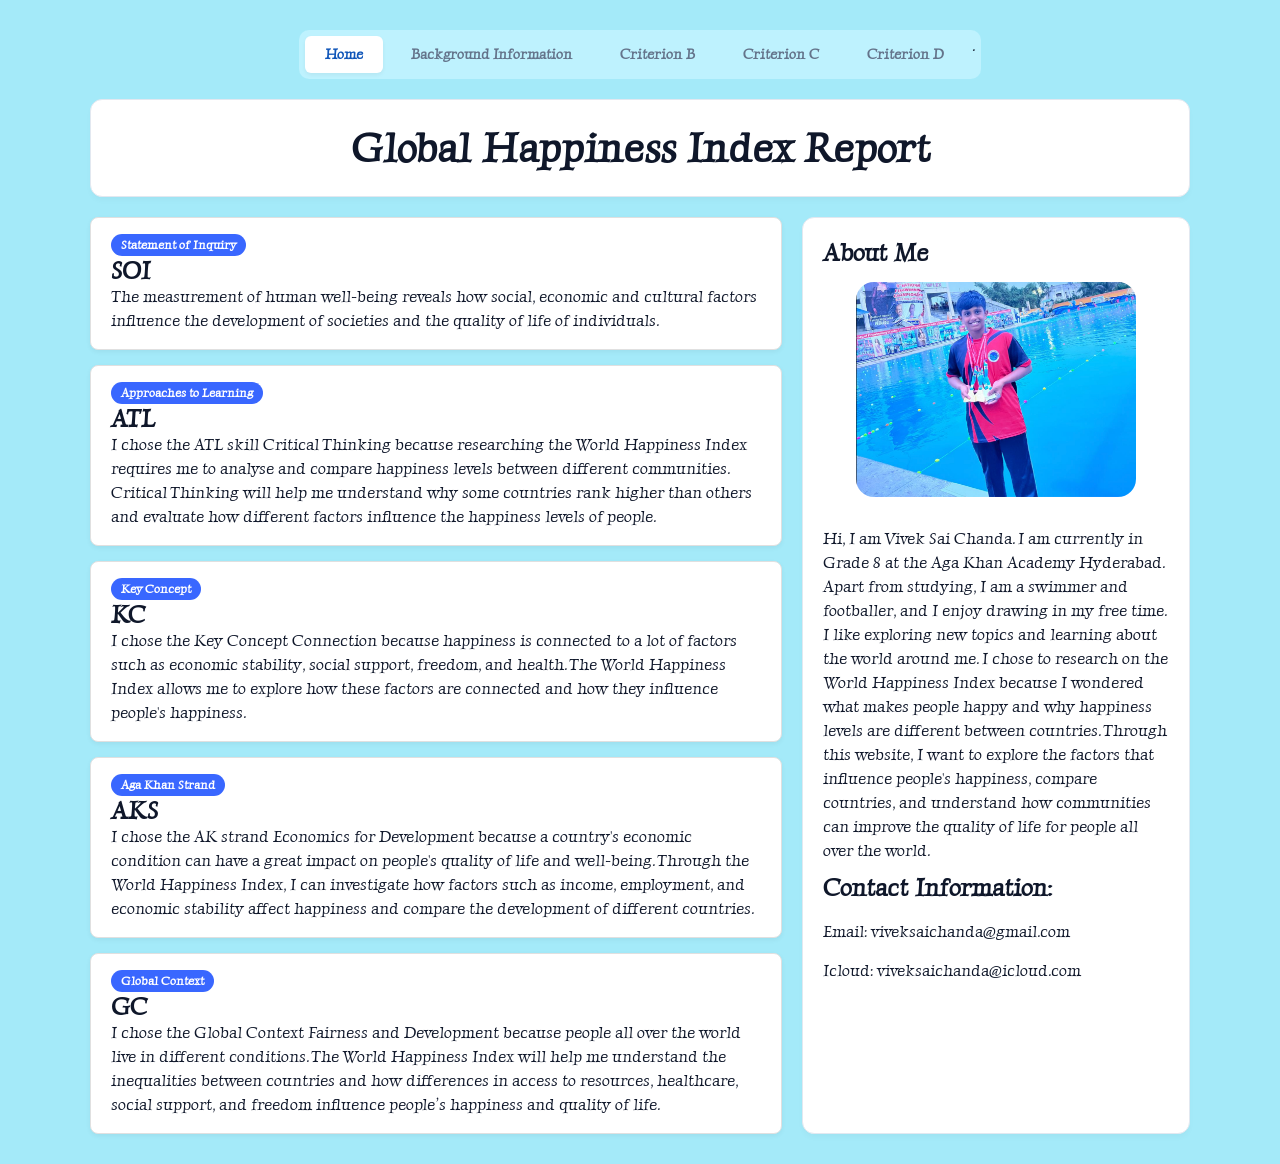
==== index.html @ 299b9989 "Finished the criterion B and D pages" ====
<!DOCTYPE html>
<html lang="en">

<head>
    <meta charset="UTF-8">
    <meta name="viewport" content="width=device-width, initial-scale=1.0">
    <title>Global Happiness Index</title>
    <link rel="stylesheet" href="style.css">
</head>

<body>

    <div class="container">

        <!-- Top Interactive Tab Menu -->
        <div class="tab-menu">
            <button class="tab-btn active" onclick="switchTab(event, 'tab-home')">Home</button>
            <button class="tab-btn" onclick="switchTab(event, 'tab-data')">Background Information</button>
            <button class="tab-btn" onclick="switchTab(event, 'tab-about')">Criterion B</button>
            <button class="tab-btn" onclick="switchTab(event, 'tab-criterion-c')">Criterion C</button>
            <button class="tab-btn" onclick="switchTab(event, 'tab-criterion-d')">Criterion D</button>.
        </div>

        <!-- Main Title Card -->
        <header class="card title-card">
            <h1>Global Happiness Index Report</h1>
        </header>

        <!-- Tab 1: Home Content (Visible by default) -->
        <div id="tab-home" class="tab-content" style="display: block;">
            <div class="main-grid">

                <!-- Left Section: Separate Box for Each Parameter -->
                <div class="left-column">

                    <div class="card info-card">
                        <span class="badge">Statement of Inquiry</span>
                        <h2>SOI</h2>
                        <p>The measurement of human well-being reveals how social, economic and cultural factors
                            influence the development of societies and the quality of life of individuals.</p>
                    </div>

                    <div class="card info-card">
                        <span class="badge">Approaches to Learning</span>
                        <h2>ATL</h2>
                        <p>I chose the ATL skill Critical Thinking because researching the World Happiness Index
                            requires me to analyse and compare happiness levels between different communities. Critical
                            Thinking will help me understand why some countries rank higher than others and evaluate how
                            different factors influence the happiness levels of people.</p>
                    </div>

                    <div class="card info-card">
                        <span class="badge">Key Concept</span>
                        <h2>KC</h2>
                        <p>I chose the Key Concept Connection because happiness is connected to a lot of factors such as
                            economic stability, social support, freedom, and health. The World Happiness Index allows me
                            to explore how these factors are connected and how they influence people's happiness.</p>
                    </div>

                    <div class="card info-card">
                        <span class="badge">Aga Khan Strand</span>
                        <h2>AKS</h2>
                        <p>I chose the AK strand Economics for Development because a country's economic condition can
                            have a great impact on people's quality of life and well-being. Through the World Happiness
                            Index, I can investigate how factors such as income, employment, and economic stability
                            affect happiness and compare the development of different countries.</p>
                    </div>

                    <div class="card info-card">
                        <span class="badge">Global Context</span>
                        <h2>GC</h2>
                        <p>I chose the Global Context Fairness and Development because people all over the world live in
                            different conditions. The World Happiness Index will help me understand the inequalities
                            between countries and how differences in access to resources, healthcare, social support,
                            and freedom influence people’s happiness and quality of life.</p>
                    </div>

                </div>

                <!-- Right Section: About Me -->
                <aside class="card about-card">
                    <h2>About Me</h2>
                    <div class="avatar-box">
                        <img id="random-avatar" src="" alt="Profile Picture">
                    </div>
                    <p style="margin-bottom: 10px;">Hi, I am Vivek Sai Chanda. I am currently in Grade 8 at the Aga Khan
                        Academy Hyderabad. Apart
                        from studying, I am a swimmer and footballer, and I enjoy drawing in my free time. I like
                        exploring new topics and learning about the world around me. I chose to research on the World
                        Happiness Index because I wondered what makes people happy and why happiness levels are
                        different between countries. Through this website, I want to explore the factors that influence
                        people's happiness, compare countries, and understand how communities can improve the quality of
                        life for people all over the world.</p>

                    <h2 style="margin-bottom: 3px;">Contact Information:</h2>
                    <p>Email: viveksaichanda@gmail.com</p>
                    <p>Icloud: viveksaichanda@icloud.com</p>

                </aside>

            </div>
        </div>

        <!-- Tab 2: Background Information -->
        <div id="tab-data" class="tab-content" style="display: none;">

            <!-- Section 1: What is it -->
            <div class="card info-card" style="margin-bottom: 20px;">
                <h2>What is it</h2>
                <div style="display: flex; gap: 20px; align-items: center;">
                    <div style="flex: 1.2;">
                        <p>The World Happiness Index is a survey that ranks around 150 countries based on how happy
                            their
                            civilians are. The rankings are affected by variables such as GDP per capita, social
                            support,
                            healthy life expectancy, freedom to make important life decisions, generosity, and the
                            perception of
                            corruption. It is published by the University of Oxford's Wellbeing Research Centre and the
                            UN
                            Sustainable Development Solutions Network.</p>
                    </div>
                    <div style="flex: 0.8; text-align: center;">
                        <img src="Picture2.png" alt="What is it visual"
                            style="width: 100%; height: auto; border-radius: 8px;">
                    </div>
                </div>
            </div>

            <!-- Section 2: How is it calculated -->
            <div class="card info-card" style="margin-bottom: 20px;">
                <h2>How is it calculated</h2>
                <div style="display: flex; gap: 20px; align-items: center;">
                    <div style="flex: 1.2;">
                        <p>The World Happiness Index is calculated using the Cantril Ladder survey from the Gallup World
                            Poll.
                            The Cantril Ladder is where the respondents are asked to imagine a ladder with steps
                            numbered from 0
                            to 10, 0 being the worst possible life while 10 being the best possible life, and they have
                            to
                            choose which step best represents their life. Even though the rankings are based completely
                            on the
                            Cantril Ladder, the report uses six variables to analyze and explain why a country is ranked
                            the way
                            it is. These variables are GDP per capita, which is the total amount of money generated by a
                            country
                            divided by its population; Social Support, which is basically whether the citizens have a
                            person to
                            depend on in times of struggle; Healthy Life Expectancy, which is basically the years an
                            average
                            civilian is able to live with a healthy body and mind; Freedom to Make Life Choices, which
                            is people
                            feeling that they have the right to make important decisions by themselves Generosity,
                            which is
                            determined by measuring how much people are willing to donate and lastly, Perceptions of
                            Corruption, which evaluates the citizens' trust in the government and businesses and the
                            absence of
                            corruption in them.</p>
                    </div>
                    <div style="flex: 0.8; text-align: center;">
                        <img src="Ladder.jpeg" alt="Cantril Ladder illustration"
                            style="width: 65%; height: auto; border-radius: 8px;">
                    </div>
                </div>
            </div>

            <!-- Section 3: Global Maps -->
            <div class="card info-card" style="margin-bottom: 20px;">
                <h2>Map on global happiness index</h2>
                <div style="display: flex; gap: 20px; align-items: flex-start;">
                    <div style="flex: 1;">
                        <p>In 2022</p>
                        <img src="map.jpg" alt="Map showing world happiness index in 2022"
                            style="width: 90%; height: auto; margin-top: 10px; border-radius: 8px;">
                    </div>
                    <div style="flex: 1;">
                        <p>In 2026</p>
                        <img src="Map2.jpg" alt="Map showing world happiness index in 2026"
                            style="width: 100%; height: auto; margin-top: 10px; border-radius: 8px;">
                    </div>
                </div>
            </div>

            <!-- Section 4: Visible Trends -->
            <div class="card info-card" style="margin-bottom: 20px;">
                <h2>Visible trends and patterns at a global scale</h2>

                <p style="margin-bottom: 18px;"><strong>Strong economies and high standards of living:</strong>
                    countries that have higher wealth and
                    stronger economies typically have a higher chance of getting a top ranking in the world happiness
                    index
                    because when a nation is financially stable, people start to gain easier access to clean water,
                    nutritious food,
                    reliable electricity, and, most importantly, good jobs, which removes the need for the citizens of
                    that
                    country to stress about daily survival and instead gives them a better chance at living a
                    comfortable life.</p>

                <p style="margin-bottom: 18px;"><strong>Reliable healthcare and longer life expectancy:</strong>
                    normally, countries where people
                    live longer and healthier lives get ranked higher in the world happiness index because this shows
                    that the citizens
                    have access to good hospitals and clean environments. This means that people have to suffer less
                    from diseases that
                    can be prevented, which improves the citizens' daily mood and overall happiness.</p>

                <p style="margin-bottom: 18px;"><strong>Safe communities and low corruption:</strong> Happiness is
                    connected with how safe a country
                    feels. In countries like Finland, Iceland, and Denmark, which usually rank near the top of the World
                    Happiness
                    Index, citizens trust their police, courts, leaders, and overall governance structure. On the other
                    hand, in
                    countries that have high corruption rates, people start feeling ignored, which can affect the
                    ranking of countries in
                    the World Happiness Index.</p>

                <p style="margin-bottom: 18px;"><strong>Personal freedom and work life balance:</strong> Countries where
                    citizens have the freedom to
                    choose their own career, lifestyle, and beliefs without any social or government interference
                    consistently score
                    higher. Fair working hours, paid vacation time, and support for families also give people time to
                    enjoy their
                    lives when they are not working.</p>

                <p style="margin-bottom: 18px;"><strong>Social support:</strong> Having friends, family, and neighbors
                    that you can depend on during
                    hard times is one of the main sources of happiness globally. This is why countries with closely tied
                    bonds between
                    people, like Costa Rica and Mexico, rank high even though they do not have the best economic status
                    in the world.</p>

                <p style="margin-bottom: 18px;"><strong>Social media and technology:</strong> In countries that have
                    access to technology and social
                    media, the amount of time people spend on screens makes a perceptible difference. Using phones and
                    the internet
                    to chat with friends, learn, or stay informed may support happiness, but spending a lot of time
                    scrolling through
                    social media feeds is linked to higher stress, loneliness, and lower happiness levels, especially
                    among teenagers
                    and young adults.</p>

                <p style="margin-bottom: 18px;"><strong>War and instability:</strong> countries that are suffering from
                    war, political chaos, and
                    extreme poverty, such as Afghanistan, Sierra Leone, and Malawi, are ranked towards the bottom of the
                    world happiness
                    index because without basic peace, safety, and shelter, it is practically impossible for citizens to
                    feel
                    satisfied with their lives.</p>

                <p style="margin-bottom: 18px;"><strong>Big countries dropping in rank:</strong> Rich countries are
                    starting to lose their rank
                    because young people are starting to struggle. For example, countries that were at higher ranks have
                    dropped out of the
                    top 10 in the past few years. This is because of high housing costs, stress generated by jobs, and
                    loneliness,
                    which have made both teenagers and adults feel much unhappier.</p>

                <p style="margin: 0;"><strong>Developing nations climbing up in rankings:</strong> At the same time,
                    many countries in
                    Eastern Europe and Latin America, such as Costa Rica, Mexico, and Slovenia, have significantly moved
                    up in the ranking
                    because of growing job opportunities, better public services, and strong family support, which have
                    helped the
                    citizens feel more hopeful about the future.</p>
            </div>

            <!-- Section 5: Scenario in India with Graphs -->
            <div class="card info-card" style="margin-bottom: 20px;">
                <h2>Scenario in India</h2>
                <p>In the 2026 World Happiness Report, India secured the 116th rank out of the 147 countries that were
                    ranked. This shows an
                    improvement when compared to the rank achieved in 2025 which was 118th. This pattern has stayed the
                    same
                    since 2020, when India was ranked 139th, and from then, India has slowly clawed its way up the
                    happiness
                    leaderboard. Even though India is one of the fastest growing economies in the world, its happiness
                    rank is still low because economic growth does not
                    directly solve everyday struggles of citizens like unfair incomes, temporary jobs, crowded cities,
                    pollution, and, most significantly corruption. Lack of social support has also held the
                    overall rank of India from improving. At the same time, India has gained access to improved
                    healthcare, digital services, and government schemes, which are beginning to help millions of
                    people improve their lives and feel independent which effectively increases the happiness of people
                    and helps them
                    live happy and successful lives. Within South Asia, India is ranked in the middle of the World
                    Happiness Index, as it
                    ranks lower than some neighboring countries like Nepal and Pakistan, where people have stronger
                    community support, while ranking higher than Bangladesh and Sri Lanka.</p>

                <div style="display: flex; gap: 20px; margin-top: 15px;">
                    <div style="flex: 1; text-align: center;">
                        <img src="Rank Trend Graph.png" alt="India's ranking trend from 2020 to 2026"
                            style="width: 100%; height: auto; border-radius: 8px; border: 1px solid #ddd;">
                    </div>
                    <div style="flex: 1; text-align: center;">
                        <img src="Rank Trend Graph (1).png" alt="South Asia world happiness index rankings"
                            style="width: 100%; height: auto; border-radius: 8px; border: 1px solid #ddd;">
                    </div>
                </div>
            </div>

            <!-- Section 6: SDGs -->
            <div class="card info-card" style="margin-bottom: 20px;">
                <h2>Connection to Sustainable Development Goals</h2>
                <p>
                    The World Happiness Index is justified using 6 main variables, as mentioned above, and they are
                    directly linked to the Sustainable Development Goals set by the United Nations General Assembly:
                </p>

                <div style="display: flex; align-items: center; gap: 15px; margin-bottom: 15px;">
                    <p style="margin: 0; flex: 1;"><strong>SDG 1:</strong> Sustainable Development Goal 1 is no poverty,
                        and this is connected to GDP per capita because when there is a higher economic output per
                        person, it reduces poverty rates and provides basic financial security that is required for a
                        stable life.</p>
                    <img src="SDG1.png" alt="SDG 1" style="width: 10%; height: auto;">
                </div>

                <div style="display: flex; align-items: center; gap: 15px; margin-bottom: 15px;">
                    <p style="margin: 0; flex: 1;"><strong>SDG 3:</strong> Good health and well-being, which is
                        Sustainable Development Goal 3, is connected to healthy life expectancy because living a longer
                        life without facing any major diseases directly improves mental health and daily comfort.</p>
                    <img src="SDG3.png" alt="SDG 3" style="width: 10%; height: auto;">
                </div>

                <div style="display: flex; align-items: center; gap: 15px; margin-bottom: 15px;">
                    <p style="margin: 0; flex: 1;"><strong>SDG 8:</strong> Sustainable Development Goal 8 is decent work
                        and economic growth, and this is also linked with GDP per capita because access to fair
                        salaries, jobs, and steady economic opportunities gives people the stability required to have a
                        successful life.</p>
                    <img src="SDG8.png" alt="SDG 8" style="width: 10%; height: auto;">
                </div>

                <div style="display: flex; align-items: center; gap: 15px; margin-bottom: 15px;">
                    <p style="margin: 0; flex: 1;"><strong>SDG 10:</strong> Sustainable Development Goal 10 is reduced
                        inequalities, and this is directly connected with the variable social support because when there
                        are strong communities, it ensures that vulnerable citizens have someone to rely on during
                        difficult times in their lives.</p>
                    <img src="SDG10.png" alt="SDG 10" style="width: 10%; height: auto;">
                </div>

                <div style="display: flex; align-items: center; gap: 15px; margin-bottom: 15px;">
                    <p style="margin: 0; flex: 1;"><strong>SDG 16:</strong> Peace, justice, and strong institutions is
                        SDG 16, and it is connected to both perceptions of corruption and freedom to make life choices
                        because transparent, reliable governments and safe societies protect personal freedom and trust,
                        which are among the strongest factors of national happiness.</p>
                    <img src="SDG16.png" alt="SDG 16" style="width: 10%; height: auto;">
                </div>

                <div style="display: flex; align-items: center; gap: 15px; margin-bottom: 15px;">
                    <p style="margin: 0; flex: 1;"><strong>SDG 17:</strong> Partnerships for the Goals is connected to
                        generosity because a culture of giving, volunteering, and mutual aid reflects the local
                        cooperation and shared responsibility required to achieve goals.</p>
                    <img src="SDG17.png" alt="SDG 17" style="width: 10%; height: auto;">
                </div>
            </div>

        </div>



        <!-- Tab 4: About Content (Hidden by default) -->
        <div id="tab-about" class="tab-content" style="display: none;">
            <div class="left-column">

                <div class="card info-card">
                    <h2>Research Question:</h2>
                    <p>To what extent did economic aid improve the global World Happiness Index compared to social
                        support initiatives such as paid parental leave and childcare subsidies globally between 2020
                        and 2026?
                    </p>
                </div>

                <div class="card info-card">
                    <h2>Justification Of Research Question:</h2>
                    <p>This research question is justifiable for my investigation because, in the World Happiness Index,
                        the GDP per capita and social support variables are used to explain why countries rank the way
                        they do, which is why it is important to analyse whether providing economic aid or social
                        support, with a focus on families, has resulted in higher levels of happiness in these
                        countries. My research question focuses globally, and this is relevant as it helps us compare
                        the data from multiple countries thus, we can explore trends between nations with strong social
                        bonds, such as Costa Rica and Mexico, which resulted in them ranking close to the top in the
                        world happiness index despite not having a lot of wealth, while on the other hand, nations with
                        a good economic status, such as the United States of America, Canada, and the United Kingdom,
                        have even dropped in the world happiness index ranking due to many factors such as high cost of
                        living and stress generated from work. Choosing the time frame 2020 to 2026 is relevant to see
                        recent trends because this time period includes the time of the pandemic and recovery, and in
                        this time period many interventions were made within countries both economically and socially.
                        This means we can see how the happiness ranking changed throughout a time of global change.
                        Lastly, this question can be measured because, from my background research, happiness can be
                        measured using the 0-10 Cantril ladder. Economic aid can be measured from GDP per capita and
                        government spending within the nation. Social support can be measured using the Gallup social
                        support variable.</p>
                </div>

                <div class="card info-card">
                    <h2>Primary Data That Will Be Used To Answer The Research Question</h2>
                    <p>The primary data that I will use to answer my research question is collected using an online
                        Google Form so that I can easily share it with people. I will do this using snowball sampling
                        where you send the form to a few people that you know these people are referred to as the seeds
                        and then you ask the seeds to send the questionnaire to people they know, eventually collecting
                        the data from multiple unknown people. The questionnaire will use simple multiple-choice and 1
                        to 10 rating questions to see if people prefer direct financial relief or if they prefer family
                        and social support, and whether that has a greater impact on well-being and daily stress. I will
                        also include one or two short open ended questions for short comments on what they think. In
                        addition to the survey, I can conduct two or three short informal interviews, either in person
                        or over a phone call, with local experts from my daily environment, such as my school's
                        individuals and societies teacher and a working parent from my neighborhood. I will ask them a
                        few questions, which will give me more qualitative information about how household budgets and
                        childcare responsibilities actually affect happiness levels. Lastly, I feel that both of these
                        methods have the limitation that they are on a small scale, which is why I will use wide ranging
                        secondary sources to ensure that I create a balance to prevent any bias.</p>
                </div>

                <div class="card info-card">
                    <h2>Secondary Data That Will Be Used To Answer The Research Question</h2>
                    <p>The secondary sources that I will use to help answer my research question are the World Happiness
                        Reports from 2020 to 2026 because these reports provide the Cantril ladder happiness scores and
                        explanations of global patterns, and this source will help provide a solid foundation from which
                        I can start my research. I will also use the OECD database because it will provide me with
                        standardized data about paid parental leave and other important data about family relationships.
                        This will help my research a lot because it will give data on family support. I will also use
                        World Bank Open Data because it tracks GDP per capita, inflation rates, and economic growth, and
                        this can help me when I evaluate whether better economic stability directly increases national
                        happiness. I will also use the IMF Fiscal Monitor & Policy Tracker this will help me gain
                        knowledge on the exact size of governments and their economic aid policies and even pandemic
                        relief packages, which will help me when I compare short-term financial aid with long-term
                        social support. Another source that I will use is the ILO World Social Protection Database,
                        which confirms legal entitlements and coverage rates for maternity protection, child benefits,
                        and income security across countries like Costa Rica, Mexico, the USA, the UK, and Canada.
                        Journal of Happiness Studies is another source that I will use to fulfill my research because it
                        features reviewed evidence that explains why long-term social welfare affects happiness
                        differently when compared to temporary economic relief. In conclusion, I will use all the
                        sources that I mentioned above, along with other reliable sources, to conduct my research and
                        answer my research question.
                    </p>
                </div>

                <div class="card info-card">
                    <h2>Action Plan</h2>
                    <img src="Plan.png" alt="Action Plan" style="width: 98%; height: auto; border-radius: 8px;">
                </div>
                <div class="card info-card">
                    <h2>Evaluation of Action Plan</h2>
                    <p>Overall, my action plan is a strong and reliable guide that I can use in the process of answering
                        my research question because it organizes my entire investigation into eight steps,
                        from background reading to building my website and reflecting on my work. Clearly defining my
                        independent variables as economic aid and family support and my dependent variable as the
                        Cantril Ladder happiness score, the plan helps make my research focused on comparing short term
                        financial relief with continous social support between 2020 and 2026. The conceptual framework
                        clearly explains how these policies reduce family stress and improve happiness. Even though I
                        may have to make adjustments to the action plan, such as making the timeline for the research
                        shorter, as it is currently eight months, in conclusion, the structure of
                        the plan makes sure that my findings are accurate and organized.</p>


                    <h3 style="margin-top: 24px; margin-bottom: 12px;">Strengths</h3>
                    <p style="margin-bottom: 12px; line-height: 1.6;"><strong>Clear Steps:</strong> splitting my
                        research ino
                        into eight simple steps, from reading facts to building my website helps keep me organized.</p>
                    <p style="margin-bottom: 12px; line-height: 1.6;"><strong>Clear Focus:</strong> Naming my variables
                        (economic aid, family support, and happiness score) ensure that I focus on how these policies
                        lower
                        family stress from 2020 to 2026.</p>
                    <p style="margin-bottom: 24px; line-height: 1.6;"><strong>Good Mix of Data:</strong> Using surveys
                        and trusted websites like the World Happiness Report, World Bank, Gallup, and OECD gives me
                        fair facts</p>

                    <h3 style="margin-top: 24px; margin-bottom: 12px;">Weaknesses</h3>
                    <p style="margin-bottom: 12px; line-height: 1.6;"><strong>Long Timeline:</strong> My timeline is
                        eight months long, which is longer than one school term, so I have to work much faster due to
                        having less time to complete this project.</p>
                    <p style="margin-bottom: 12px; line-height: 1.6;"><strong>Limited Survey Reach:</strong> In step
                        three, collecting perception surveys from people across five different countries is hard for a
                        student, so most of my answers come from people near me.</p>
                    <p style="margin-bottom: 24px; line-height: 1.6;"><strong>Overlapping Tasks:</strong> The chart puts
                        reading, finding facts, and writing into separate months, but I actually have to do them
                        simultaneously.
                    </p>

                    <h3 style="margin-top: 24px; margin-bottom: 12px;">Appraisals</h3>
                    <p style="margin-bottom: 12px; line-height: 1.6;"><strong>Overall Value of the Plan:</strong> Even
                        though the eight-month timeline is too long for one school term, the strengths of this action
                        plan overpower the
                        weaknesses because the clear eight-step structure and mixed data still help me find fair,
                        organized information for me answer my research question.</p>
                    <p style="margin-bottom: 24px; line-height: 1.6;"><strong>Impact of Adjustments:</strong> Shortening
                        the schedule and depending more on trusted global reports alongside local surveys makes the plan
                        much more realistic for a student project because it keeps my research accurate without rushing
                        the the process of making the
                        final website.</p>
                </div>


                <div class="card info-card">
                    <h2>Importance of Bibliography</h2>
                    <p>Bibliography is very important not just in my investigation but also in general because it shows
                        academic honesty by giving proper credit to all the researchers, authors, and organizations
                        whose work I used during the process of answering my research question. By citing reliable
                        sources such as the World Happiness Report, the OECD Family Database, and others, I not only
                        demonstrate academic honesty but also show that my research and conclusions are based on facts
                        rather than my own opinions. It shows that I used multiple sources to find the most reliable
                        truth and construct a fair argument. Additionally, bibliography is important because if someone
                        reads the information that I wrote and they want to read further, they can find the exact
                        sources I used and read further.</p>
                </div>

            </div>
        </div>

        <!-- Tab: Criterion C -->
        <div id="tab-criterion-c" class="tab-content" style="display: none;">
            <section class="card content-card">
                <h2>Speech on World Happiness Index</h2>
                <video src="video.mp4" controls width="640" height="360"></video>
                <h2>Transcript</h2>
                <p>...</p>
            </section>
        </div>

        <!-- Tab: Criterion D -->
        <div id="tab-criterion-d" class="tab-content" style="display: none;">
            <section class="card content-card">
                <h2>Stakeholders</h2>
                <p>Multiple stakeholders are involved in the World Happiness Index, such as civilians who participate in
                    the Cantril ladder survey, demographic and vulnerable groups, the University of Oxford's Wellbeing
                    Research Centre, Gallup, the UN Sustainable Development Solutions Network (SDSN), national and local
                    governments, international organizations, economists, psychologists, educators, students, NGOs,
                    businesses, and media.
                </p>
                <h2>Perspectives</h2>
                <p>
                    Different stakeholders of the World Happiness Index interpret it through different lenses that are
                    crafted by their roles and priorities. For example, civilians and vulnerable groups of people see the
                    Cantril Ladder survey as a way to speak up and show the world how their lives are and expose hidden
                    inequalities in mental health or social support, even though some question whether self-reported
                    scores show real change or fully portray a whole country's citizens' voice, while on the other hand
                    researchers at Gallup, the University of Oxford's Wellbeing Research Centre, and the UN Sustainable
                    development solutions network see the world happiness index as a strict evidence-based alternative to
                    GDP even as they navigate cultural differences in how respondents interpret life
                    satisfaction. National governments and international organizations use the rankings as a benchmark
                    for
                    policy reforms and Sustainable development, although lower-ranking nations
                    sometimes criticize the method as culturally biased. Some businesses rely on the well-being insights from the World Happiness Index to guide the culture of their workspaces; NGOs use
                    being insights from the World Happiness Index to guide the culture of their workspaces, NGOs use
                    them to advocate for community resilience educators, students, and the media use the data to inform
                    the
                    public and learn new things. In conclusion, I feel that different stakeholders have their own
                    perspectives on the World Happiness Index, and while some stakeholders have more power than others it
                    is important for all stakeholders to be thoughtful and respect the perspectives of stakeholders
                    that hold less power to ensure that the world remains a happy place. </p>
            </section>

        </div>
        <div id="tab-last-page" class="tab-content" style="display: none;">
            <section class="card content-card">
                <h2>Stakeholders</h2>
                <p>Detailed analysis reports and documentation on global societal metrics.</p>
                <h2>Perspectives</h2>
                <p>Detailed analysis reports and documentation on global societal metrics.</p>
            </section>
        </div>
        <script>
            function setRandomAvatar() {
                const avatarImages = [
                    'Img1.jpeg',
                    'Img2.jpeg',
                    'Img3.jpeg',
                    'Img4.jpeg'
                ];

                const avatarImg = document.getElementById('random-avatar');

                if (avatarImg && avatarImages.length > 0) {
                    const randomIndex = Math.floor(Math.random() * avatarImages.length);
                    avatarImg.src = avatarImages[randomIndex];
                }
            }

            function switchTab(evt, tabId) {
                const contents = document.querySelectorAll('.tab-content');
                contents.forEach(content => content.style.display = 'none');

                const buttons = document.querySelectorAll('.tab-btn');
                buttons.forEach(btn => btn.classList.remove('active'));

                document.getElementById(tabId).style.display = 'block';
                evt.currentTarget.classList.add('active');

                if (tabId === 'tab-home') {
                    setRandomAvatar();
                }
            }

            window.addEventListener('DOMContentLoaded', () => {
                setRandomAvatar();
            });
        </script>
</body>

</html>
---- style.css ----
@import url('https://fonts.googleapis.com/css2?family=Luxurious+Roman&display=swap');


/* --- 1. Base Setup --- */
* {
    margin: 0;
    padding: 0;
    box-sizing: border-box;
    font-family: 'Luxurious Roman', sans-serif;
}

body {
    background-color: #a4eaf9;
    color: #0f172a;
    min-height: 100vh;
    padding: 30px 20px;
}

.container {
    width: 100%;
    max-width: 1100px;
    margin: 0 auto;
    display: flex;
    flex-direction: column;
    gap: 20px;
}

/* --- 2. Top Tab Navigation Bar --- */
.tab-menu {
    display: flex;
    gap: 8px;
    background-color: #bef2fe;
    padding: 6px;
    border-radius: 10px;
    width: fit-content;
    margin: 0 auto;
}

.tab-btn {
    background: transparent;
    border: #87b2bc;
    padding: 10px 20px;
    font-size: 14px;
    font-weight: 600;
    color: #64748b;
    border-radius: 6px;
    cursor: pointer;
    transition: all 0.2s ease;
}

.tab-btn:hover {
    color: #0f172a;
}

.tab-btn.active {
    background-color: #ffffff;
    color: #1056b9;
    box-shadow: 0 2px 4px rgba(0, 0, 0, 0.05);
}

/* --- 3. Cards & Structure --- */
.card {
    background-color: #ffffff;
    border: 1px solid #e2e8f0;
    border-radius: 12px;
    padding: 24px;
    box-shadow: 0 4px 6px -1px rgba(0, 0, 0, 0.03);
}

.title-card {
    text-align: center;
    width: 100%;
}

.title-card h1 {
    font-size: 40px;
    font-weight: 700;
    color: #0f172a;
    margin: 0;
}

/* --- 4. Main Grid Layout --- */
.main-grid {
    display: grid;
    grid-template-columns: 2fr 1fr;
    gap: 20px;
    width: 100%;
}

.content-card {
    display: flex;
    flex-direction: column;
    gap: 20px;
}

.info-group h3 {
    font-size: 18px;
    margin-top: 4px;
    margin-bottom: 6px;
    color: #0f172a;
}

.info-group p {
    color: #334155;
    font-size: 15px;
    line-height: 1.6;
}

.badge {
    display: inline-block;
    font-size: 12px;
    font-weight: 600;
    color: #ffffff;
    background-color: #2e73d3;
    padding: 4px 10px;
    border-radius: 20px;
}

.divider {
    border: 0;
    border-top: 1px solid #e2e8f0;
}

/* Ensure the parent card fits all content dynamically */
.about-card {
    display: flex;
    flex-direction: column;
    height: auto;
    padding: 20px;
}

/* Image container */
.avatar-box {
    width: 100%;
    max-width: 280px;
    margin: 15px auto;
    border: none;
    background: transparent;
}

/* Full visible image with rounded corners */
.avatar-box img {
    width: 100%;
    height: auto;
    display: block;
    object-fit: contain;
    border-radius: 18px;
}

/* Clear spacing for text below the image */
.about-card p {
    margin-top: 15px;
    line-height: 1.5;
}

/* Home tab layout grid */
.main-grid {
    display: flex;
    gap: 20px;
}

/* Left column holding all parameter boxes */
.left-column {
    flex: 2;
    display: flex;
    flex-direction: column;
    gap: 15px;
    /* Creates spacing between each box */
}

/* Right column for About Me */
.about-card {
    flex: 1;
}

/* Styles for individual parameter boxes */
.info-card {
    background-color: #ffffff;
    border: 1px solid #e0e0e0;
    border-radius: 8px;
    padding: 16px 20px;
    box-shadow: 0 2px 5px rgba(0, 0, 0, 0.05);
}

.info-card h3 {
    margin-top: 5px;
    margin-bottom: 8px;
}

.info-card p {
    margin: 0;
    line-height: 1.5;
}

/* Category badge inside boxes */
.badge {
    display: inline-block;
    background-color: #3967ff;
    color: #ffffff;
    padding: 4px 10px;
    border-radius: 12px;
    font-size: 12px;
    font-weight: bold;
}
strong {
    font-weight: bolder;
    font-size: large;
}
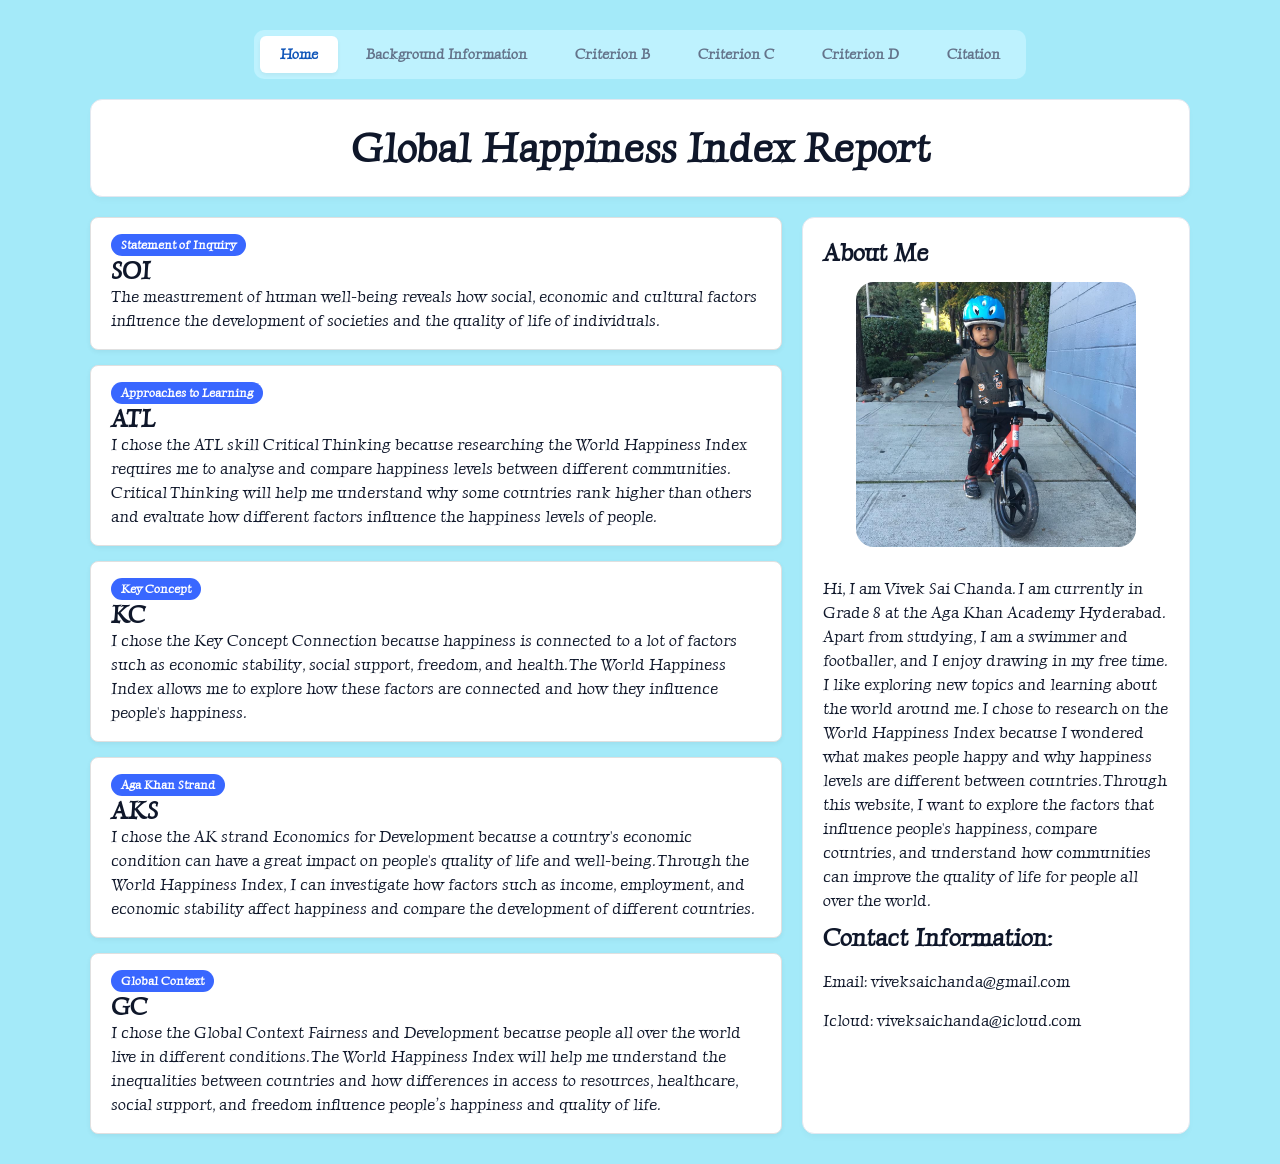
==== commit cb30fbb8: "Worked on citation page" ====
--- a/index.html
+++ b/index.html
@@ -18,7 +18,8 @@
             <button class="tab-btn" onclick="switchTab(event, 'tab-data')">Background Information</button>
             <button class="tab-btn" onclick="switchTab(event, 'tab-about')">Criterion B</button>
             <button class="tab-btn" onclick="switchTab(event, 'tab-criterion-c')">Criterion C</button>
-            <button class="tab-btn" onclick="switchTab(event, 'tab-criterion-d')">Criterion D</button>.
+            <button class="tab-btn" onclick="switchTab(event, 'tab-criterion-d')">Criterion D</button>
+            <button class="tab-btn" onclick="switchTab(event, 'tab-citation')">Citation</button>
         </div>
 
         <!-- Main Title Card -->
@@ -528,35 +529,195 @@
                 <h2>Perspectives</h2>
                 <p>
                     Different stakeholders of the World Happiness Index interpret it through different lenses that are
-                    crafted by their roles and priorities. For example, civilians and vulnerable groups of people see the
+                    crafted by their roles and priorities. For example, civilians and vulnerable groups of people see
+                    the
                     Cantril Ladder survey as a way to speak up and show the world how their lives are and expose hidden
                     inequalities in mental health or social support, even though some question whether self-reported
                     scores show real change or fully portray a whole country's citizens' voice, while on the other hand
                     researchers at Gallup, the University of Oxford's Wellbeing Research Centre, and the UN Sustainable
-                    development solutions network see the world happiness index as a strict evidence-based alternative to
+                    development solutions network see the world happiness index as a strict evidence-based alternative
+                    to
                     GDP even as they navigate cultural differences in how respondents interpret life
                     satisfaction. National governments and international organizations use the rankings as a benchmark
                     for
                     policy reforms and Sustainable development, although lower-ranking nations
-                    sometimes criticize the method as culturally biased. Some businesses rely on the well-being insights from the World Happiness Index to guide the culture of their workspaces; NGOs use
+                    sometimes criticize the method as culturally biased. Some businesses rely on the well-being insights
+                    from the World Happiness Index to guide the culture of their workspaces; NGOs use
                     being insights from the World Happiness Index to guide the culture of their workspaces, NGOs use
                     them to advocate for community resilience educators, students, and the media use the data to inform
                     the
                     public and learn new things. In conclusion, I feel that different stakeholders have their own
-                    perspectives on the World Happiness Index, and while some stakeholders have more power than others it
+                    perspectives on the World Happiness Index, and while some stakeholders have more power than others
+                    it
                     is important for all stakeholders to be thoughtful and respect the perspectives of stakeholders
                     that hold less power to ensure that the world remains a happy place. </p>
             </section>
 
         </div>
-        <div id="tab-last-page" class="tab-content" style="display: none;">
+        <div id="tab-citation" class="tab-content" style="display: none;">
             <section class="card content-card">
-                <h2>Stakeholders</h2>
-                <p>Detailed analysis reports and documentation on global societal metrics.</p>
-                <h2>Perspectives</h2>
-                <p>Detailed analysis reports and documentation on global societal metrics.</p>
+                <h2>Citation</h2>
+                <section class="mla-works-cited">
+                    <h2>Works Cited</h2>
+
+                    <p>“Fiscal Monitor.” <em>IMF</em>, <a href="https://www.imf.org/en/Publications/FM" target="_blank"
+                            rel="noopener">www.imf.org/en/Publications/FM</a>. Accessed 21 Nov. 2026.</p>
+
+                    <p>Gallup. “Global Research.” <em>Gallup</em>, 2023, <a
+                            href="https://www.gallup.com/analytics/318875/global-research.aspx" target="_blank"
+                            rel="noopener">www.gallup.com/analytics/318875/global-research.aspx</a>. Accessed 21 Nov.
+                        2026.</p>
+
+                    <p>———. “World Happiness Report 2026.” <em>Gallup</em>, 2026, <a
+                            href="https://www.gallup.com/analytics/349487/world-happiness-report.aspx" target="_blank"
+                            rel="noopener">www.gallup.com/analytics/349487/world-happiness-report.aspx</a>. Accessed 21
+                        Nov. 2026.</p>
+
+                    <p>Helliwell, John F., et al., editors. <em>World Happiness Report 2020</em>. Sustainable
+                        Development Solutions Network, 2020, <a href="https://worldhappiness.report/ed/2020/"
+                            target="_blank" rel="noopener">worldhappiness.report/ed/2020/</a>. Accessed 21 Nov. 2026.
+                    </p>
+
+                    <p>———, editors. <em>World Happiness Report 2021</em>. Sustainable Development Solutions Network,
+                        2021, <a href="https://worldhappiness.report/ed/2021/" target="_blank"
+                            rel="noopener">worldhappiness.report/ed/2021/</a>. Accessed 21 Nov. 2026.</p>
+
+                    <p>———, editors. <em>World Happiness Report 2022</em>. Sustainable Development Solutions Network,
+                        2022, <a href="https://worldhappiness.report/ed/2022/" target="_blank"
+                            rel="noopener">worldhappiness.report/ed/2022/</a>. Accessed 21 Nov. 2026.</p>
+
+                    <p>———, editors. <em>World Happiness Report 2023</em>. Sustainable Development Solutions Network,
+                        2023, <a href="https://worldhappiness.report/ed/2023/" target="_blank"
+                            rel="noopener">worldhappiness.report/ed/2023/</a>. Accessed 21 Nov. 2026.</p>
+
+                    <p>———, editors. <em>World Happiness Report 2024</em>. Wellbeing Research Centre, University of
+                        Oxford, 2024, <a href="https://worldhappiness.report/ed/2024/" target="_blank"
+                            rel="noopener">worldhappiness.report/ed/2024/</a>. Accessed 21 Nov. 2026.</p>
+
+                    <p>———, editors. <em>World Happiness Report 2025</em>. Wellbeing Research Centre, University of
+                        Oxford, 2025, <a href="https://worldhappiness.report/ed/2025/" target="_blank"
+                            rel="noopener">worldhappiness.report/ed/2025/</a>. Accessed 21 Nov. 2026.</p>
+
+                    <p>———, editors. <em>World Happiness Report 2026</em>. Wellbeing Research Centre, University of
+                        Oxford, 2026, <a href="https://worldhappiness.report/ed/2026/" target="_blank"
+                            rel="noopener">worldhappiness.report/ed/2026/</a>. Accessed 21 Nov. 2026.</p>
+
+                    <p>IMF. “Policy Responses to COVID-19.” <em>International Monetary Fund</em>, 2 July 2021, <a
+                            href="https://www.imf.org/en/Topics/imf-and-covid19/Policy-Responses-to-COVID-19"
+                            target="_blank"
+                            rel="noopener">www.imf.org/en/Topics/imf-and-covid19/Policy-Responses-to-COVID-19</a>.
+                        Accessed 21 Nov. 2026.</p>
+
+                    <p>“Journal of European Social Policy.” <em>SAGE Journals</em>, 2019, <a
+                            href="https://journals.sagepub.com/home/esp" target="_blank"
+                            rel="noopener">journals.sagepub.com/home/esp</a>. Accessed 21 Nov. 2026.</p>
+
+                    <p>“Journal of Happiness Studies.” <em>SpringerLink</em>, 2018, <a
+                            href="https://link.springer.com/journal/10902" target="_blank"
+                            rel="noopener">link.springer.com/journal/10902</a>. Accessed 21 Nov. 2026.</p>
+
+                    <p>Leppert, Rebecca. “5 Facts About Child Care Costs in the U.S.” <em>Pew Research Center</em>, 25
+                        Oct. 2024, <a
+                            href="https://www.pewresearch.org/short-reads/2024/10/25/5-facts-about-child-care-costs-in-the-us/"
+                            target="_blank"
+                            rel="noopener">www.pewresearch.org/short-reads/2024/10/25/5-facts-about-child-care-costs-in-the-us/</a>.
+                        Accessed 21 Nov. 2026.</p>
+
+                    <p>“OECD Family Database.” <em>OECD</em>, 2024, <a
+                            href="https://www.oecd.org/en/data/datasets/oecd-family-database.html" target="_blank"
+                            rel="noopener">www.oecd.org/en/data/datasets/oecd-family-database.html</a>. Accessed 21 Nov.
+                        2026.</p>
+
+                    <p>“Paid Parental Leave: Big Differences for Mothers and Fathers.” <em>OECD</em>, 2024, <a
+                            href="https://www.oecd.org/en/blogs/2023/01/Paid-parental-leave--Big-differences-for-mothers-and-fathers.html"
+                            target="_blank"
+                            rel="noopener">www.oecd.org/en/blogs/2023/01/Paid-parental-leave--Big-differences-for-mothers-and-fathers.html</a>.
+                        Accessed 21 Nov. 2026.</p>
+
+                    <p>Parker, Kim, et al. “Women, Work and Caregiving Through the Arc of Family Life.” <em>Pew Research
+                            Center</em>, 22 Oct. 2026, <a
+                            href="https://www.pewresearch.org/social-trends/2026/10/22/women-work-and-caregiving-through-the-arc-of-family-life/"
+                            target="_blank"
+                            rel="noopener">www.pewresearch.org/social-trends/2026/10/22/women-work-and-caregiving-through-the-arc-of-family-life/</a>.
+                        Accessed 21 Nov. 2026.</p>
+
+                    <p>“Social Expenditure Database (SOCX).” <em>OECD</em>, 7 Apr. 2024, <a
+                            href="https://www.oecd.org/en/data/datasets/social-expenditure-database-socx.html"
+                            target="_blank"
+                            rel="noopener">www.oecd.org/en/data/datasets/social-expenditure-database-socx.html</a>.
+                        Accessed 21 Nov. 2026.</p>
+
+                    <p>“Social Indicators Research.” <em>SpringerLink</em>, 2019, <a
+                            href="https://link.springer.com/journal/11205" target="_blank"
+                            rel="noopener">link.springer.com/journal/11205</a>. Accessed 21 Nov. 2026.</p>
+
+                    <p>“Why Is Finland the Happiest Country in the World?” <em>Encyclopedia Britannica</em>, 24 June
+                        2025, <a
+                            href="https://www.britannica.com/topic/Why-Is-Finland-the-Happiest-Country-in-the-World"
+                            target="_blank"
+                            rel="noopener">www.britannica.com/topic/Why-Is-Finland-the-Happiest-Country-in-the-World</a>.
+                        Accessed 21 Nov. 2026.</p>
+
+                    <p>“World Bank Open Data.” <em>World Bank</em>, 2025, <a href="https://data.worldbank.org/"
+                            target="_blank" rel="noopener">data.worldbank.org/</a>. Accessed 21 Nov. 2026.</p>
+
+                    <p>“The World’s Happiest Countries for 2026 – and What They Get Right.” <em>Wellbeing Research
+                            Centre</em>, Mar. 2026, <a
+                            href="https://wellbeing.hmc.ox.ac.uk/news/the-worlds-happiest-countries-for-2026-and-what-they-get-right/"
+                            target="_blank"
+                            rel="noopener">wellbeing.hmc.ox.ac.uk/news/the-worlds-happiest-countries-for-2026-and-what-they-get-right/</a>.
+                        Accessed 21 Nov. 2026.</p>
+                </section>
+            </section>
+            </p>
+            <h2>Source Evaluation</h2>
+            <p>
+
+
+            <section class="opvl-evaluation">
+                <h2>Source Evaluation</h2>
+                <p>Evaluated Source: Gallup. “World Happiness Report.” <em>Gallup</em>, 2024, <a
+                        href="https://www.gallup.com/analytics/349487/world-happiness-report.aspx" target="_blank"
+                        rel="noopener">www.gallup.com/analytics/349487/world-happiness-report.aspx</a>.</p>
+
+                <h2>Origin</h2>
+                <p>
+                    This webpage was published in 2025 by Gallup, a famous American research and polling company that
+                    started in 1935. Since 2005, Gallup has been asking people in over 140 countries the same set of
+                    questions through the Gallup World Poll. becase the Gallup runs the main surveys that are used by
+                    the University of Oxford and the United Nations to make the yearly World Happiness Index, this
+                    source is directly from the group that collects the data required for the World Happiness Index</p>
+
+
+                <h2>Purpose</h2>
+                <p>The main goal of this webpage is to explain to government leaders, researchers, news reporters, and
+                    everyday readers how global happiness is measured and how countries are ranked over time. At the
+                    same time, because it is posted on Gallup’s business website, it also shows off Gallup’s research
+                    skills to encourage governments, charities, and companies to hire them for future surveys and
+                    advice.</p>
+
+                <h2>Value</h2>
+                <p>Since Gallup actually runs the surveys, the page gives clear and reliable details on how the World
+                    Happiness Index works, especially how people rate their lives from 0 to 10 on the "Cantril ladder."
+                    It also helps us study how well a country is doing by looking at six real-life factors—money (GDP
+                    per person), having friends or family to count on, living a long and healthy life, freedom to make
+                    choices, generosity, and low corruption—instead of just looking at a country's wealth. By asking the
+                    exact same questions in more than 140 countries, researchers can fairly compare happiness levels and
+                    changes across different parts of the world.</p>
+
+                <h2>Limitation</h2>
+                <p>People in different cultures think about happiness differently. Some cultures might avoid picking the
+                    highest or lowest numbers on a 0-to-10 scale, which can make comparing different countries tricky.
+                    Because this is a short summary webpage and not the full scientific report, it only shares the main
+                    highlights and leaves out the raw numbers, math breakdowns, and details for specific age or income
+                    groups. Also, it is hard to safely survey people in war zones, strict countries, or faraway
+                    villages, so some groups may be left out, and because Gallup created this survey system, the page
+                    focuses on what works well rather than pointing out its own flaws.</p>
             </section>
         </div>
+
+
+
         <script>
             function setRandomAvatar() {
                 const avatarImages = [
--- a/style.css
+++ b/style.css
@@ -205,4 +205,39 @@
 strong {
     font-weight: bolder;
     font-size: large;
-}+}
+
+/* Isolated MLA 9 Works Cited Container */
+.mla-works-cited {
+  font-family: "Times New Roman", Times, serif;
+  font-size: 12pt;
+  line-height: 2; /* Strict MLA double-spacing */
+  text-align: left;
+  max-width: 8.5in; /* Standard page width */
+  margin: 2rem auto;
+  padding: 2rem;
+}
+
+.mla-works-cited h2 {
+  font-family: "Times New Roman", Times, serif;
+  font-size: 12pt;
+  font-weight: normal; /* MLA 9 titles are not bolded */
+  text-align: center;
+  margin-top: 0;
+  margin-bottom: 0;
+}
+
+.mla-works-cited p {
+  margin: 0;
+  padding-left: 0.5in; /* 0.5-inch hanging indent */
+  text-indent: -0.5in;
+  overflow-wrap: break-word; /* Prevents long URLs from breaking layout on mobile */
+  word-wrap: break-word;
+}
+
+.mla-works-cited a {
+  color: inherit;
+  text-decoration: underline;
+}
+
+
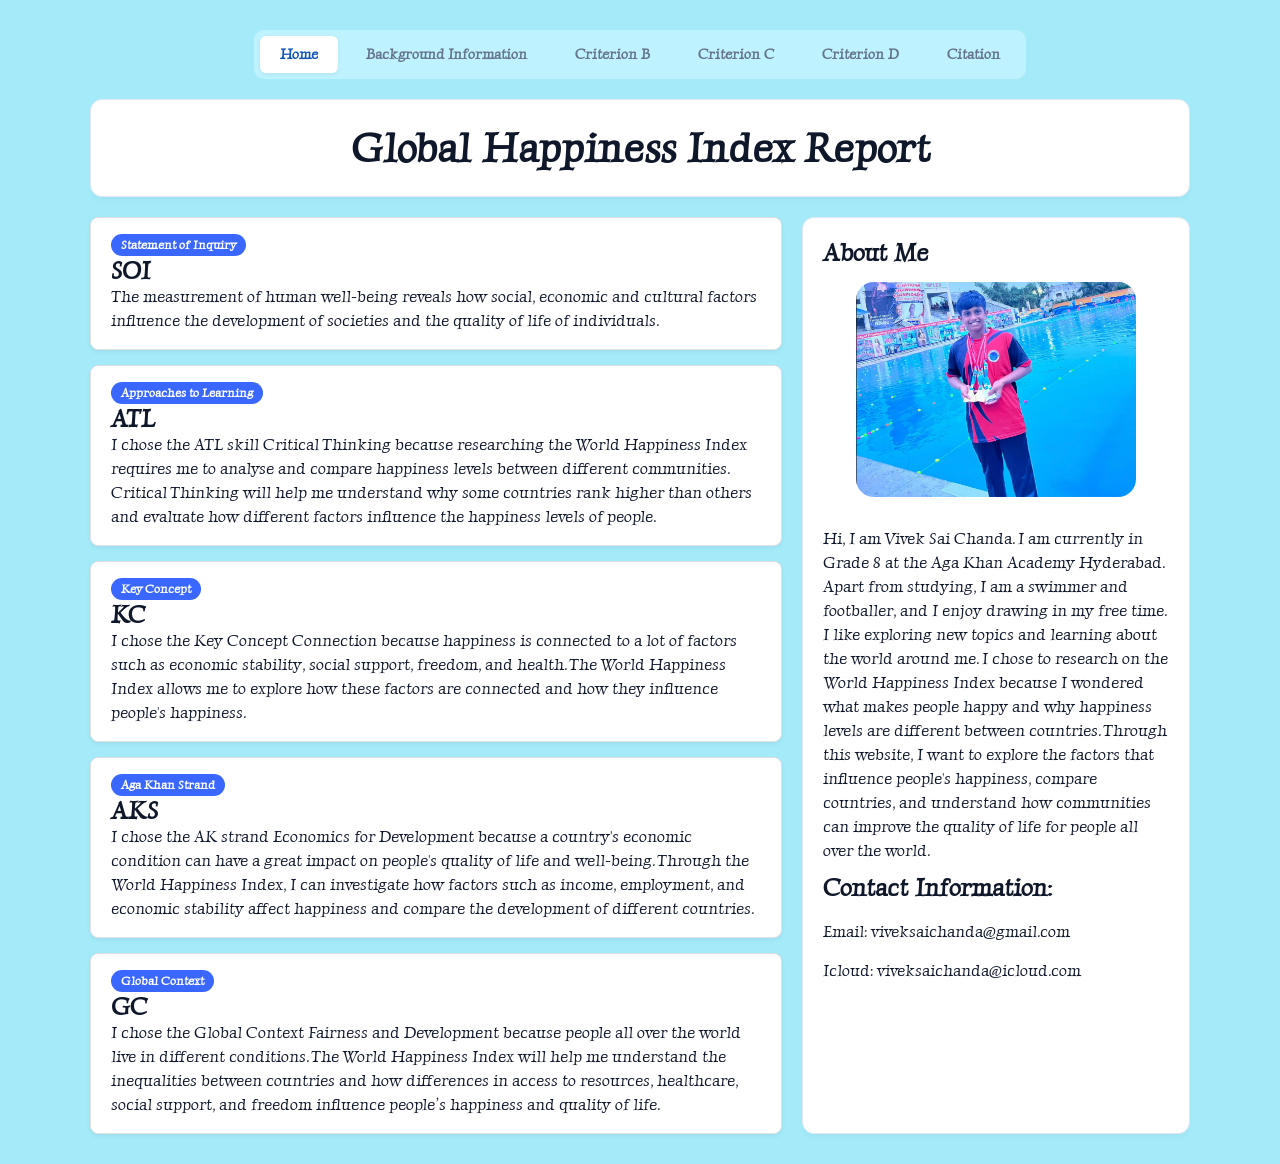
==== commit 7e2604bf: "Finished Citation page" ====
--- a/index.html
+++ b/index.html
@@ -518,7 +518,9 @@
 
         <!-- Tab: Criterion D -->
         <div id="tab-criterion-d" class="tab-content" style="display: none;">
-            <section class="card content-card">
+
+            <!-- Box 1: Stakeholders -->
+            <section class="card content-card" style="margin-bottom: 24px;">
                 <h2>Stakeholders</h2>
                 <p>Multiple stakeholders are involved in the World Happiness Index, such as civilians who participate in
                     the Cantril ladder survey, demographic and vulnerable groups, the University of Oxford's Wellbeing
@@ -526,6 +528,10 @@
                     governments, international organizations, economists, psychologists, educators, students, NGOs,
                     businesses, and media.
                 </p>
+            </section>
+
+            <!-- Box 2: Perspectives -->
+            <section class="card content-card" style="margin-bottom: 24px;">
                 <h2>Perspectives</h2>
                 <p>
                     Different stakeholders of the World Happiness Index interpret it through different lenses that are
@@ -550,15 +556,18 @@
                     perspectives on the World Happiness Index, and while some stakeholders have more power than others
                     it
                     is important for all stakeholders to be thoughtful and respect the perspectives of stakeholders
-                    that hold less power to ensure that the world remains a happy place. </p>
+                    that hold less power to ensure that the world remains a happy place.
+                </p>
             </section>
 
         </div>
         <div id="tab-citation" class="tab-content" style="display: none;">
-            <section class="card content-card">
+
+            <!-- Box 1: Citations -->
+            <section class="card content-card" style="margin-bottom: 24px;">
                 <h2>Citation</h2>
-                <section class="mla-works-cited">
-                    <h2>Works Cited</h2>
+                <section class="mla-works-cited" style="overflow-wrap: anywhere;">
+                    <h3>Works Cited</h3>
 
                     <p>“Fiscal Monitor.” <em>IMF</em>, <a href="https://www.imf.org/en/Publications/FM" target="_blank"
                             rel="noopener">www.imf.org/en/Publications/FM</a>. Accessed 21 Nov. 2026.</p>
@@ -669,51 +678,75 @@
                         Accessed 21 Nov. 2026.</p>
                 </section>
             </section>
-            </p>
-            <h2>Source Evaluation</h2>
-            <p>
-
-
-            <section class="opvl-evaluation">
-                <h2>Source Evaluation</h2>
-                <p>Evaluated Source: Gallup. “World Happiness Report.” <em>Gallup</em>, 2024, <a
-                        href="https://www.gallup.com/analytics/349487/world-happiness-report.aspx" target="_blank"
-                        rel="noopener">www.gallup.com/analytics/349487/world-happiness-report.aspx</a>.</p>
-
-                <h2>Origin</h2>
+
+            <!-- Box 2: Source Evaluation -->
+            <section class="card content-card" style="margin-bottom: 24px;">
+                <section class="opvl-evaluation" style="overflow-wrap: anywhere;">
+                    <h2>Source Evaluation</h2>
+                    <p>Evaluated Source: Gallup. “World Happiness Report.” <em>Gallup</em>, 2026, <a
+                            href="https://www.gallup.com/analytics/349487/world-happiness-report.aspx" target="_blank"
+                            rel="noopener">www.gallup.com/analytics/349487/world-happiness-report.aspx</a>.</p>
+
+                    <h3 style="margin-top: 24px; margin-bottom: 12px;">Origin</h3>
+                    <p style="margin-bottom: 24px; line-height: 1.6;">
+                        Gallup, a well-known American research and polling company that was founded in 1935, they
+                        published this webpage in 2026. Since 2005, Gallup has been asking people in over 140 countries
+                        the same set of questions that contribute to the World Happiness Index through the Gallup World
+                        Poll. Because Gallup runs the main surveys that are used by the University of Oxford and the
+                        United Nations to make the yearly World Happiness Index, this source is directly from the group
+                        that collects the data required for the World Happiness Index therefore, this source is from a
+                        reliable organization because they have experience in this field and have many other web
+                        pages/articles in this field.
+                    </p>
+
+                    <h3 style="margin-top: 24px; margin-bottom: 12px;">Purpose</h3>
+                    <p style="margin-bottom: 24px; line-height: 1.6;">
+                        The core purpose of making this webpage is to explain to governments, researchers, news
+                        reporters, and
+                        everyday readers the global happiness index.At the same time, as it is posted on Gallup's
+                        business website, it also shows Gallup's research skills so that governments, charities and
+                        companies feel encouraged to hire them for future surveys and advice.
+                    </p>
+
+                    <h3 style="margin-top: 24px; margin-bottom: 12px;">Value</h3>
+                    <p style="margin-bottom: 24px; line-height: 1.6;">
+                        Since Gallup is the organization that conducts the global survey that contributes to the world
+                        happiness index report, this source is reliable and adds a lot of value to my research by
+                        explaining the exact methods behind the data it clearly
+                        explains how my dependent variable, the 0 to 10 cantril happiness score, is measured and how
+                        research uses six key factors to explain changes that have occured in a country's well-being
+                        This directly supports my research question because it justifies comparing short-term economic
+                        aid
+                        against ongoing family support to see which reduces stress levels more effectivley. Lastly it
+                        confirms that gallup asks the same survey quesion in over 140 counreis every year. In
+                        conclusion this source adds a lot of value to my research because it is reliable and explains
+                        the methods behind the data that I am using to answer my research question.
+                    </p>
+
+                    <h3 style="margin-top: 24px; margin-bottom: 12px;">Limitation</h3>
+                    <p style="margin-bottom: 24px; line-height: 1.6;">
+                        Even though this is a reliable source, this webpage has many limitations for my research because
+                        it is a short overview page rather than the full report it leaves out the raw scores, yearly
+                        breakdowns, and specific data on families with children. This means I will have to rely on the
+                        full
+                        World Happiness Index report and OECD databases for my research. secondly peole in different
+                        cultres see the 0 to 10 cantril ladder differenly for example rspondnts in costa rica and mexio
+                        may rate life satisfaction different from the people in UK, Canada, or the USA because of
+                        cultural norms rthater thatn governmen policies alone. Lastly, because Gallup created and sells
+                        this polling system, the webpage highlights how successful the survey is rather than pointing
+                        out its flaws.
+                    </p>
+                </section>
+            </section>
+
+            <!-- Box 3: Reflection -->
+            <section class="card content-card" style="margin-bottom: 24px;">
+                <h2>Reflection</h2>
                 <p>
-                    This webpage was published in 2025 by Gallup, a famous American research and polling company that
-                    started in 1935. Since 2005, Gallup has been asking people in over 140 countries the same set of
-                    questions through the Gallup World Poll. becase the Gallup runs the main surveys that are used by
-                    the University of Oxford and the United Nations to make the yearly World Happiness Index, this
-                    source is directly from the group that collects the data required for the World Happiness Index</p>
-
-
-                <h2>Purpose</h2>
-                <p>The main goal of this webpage is to explain to government leaders, researchers, news reporters, and
-                    everyday readers how global happiness is measured and how countries are ranked over time. At the
-                    same time, because it is posted on Gallup’s business website, it also shows off Gallup’s research
-                    skills to encourage governments, charities, and companies to hire them for future surveys and
-                    advice.</p>
-
-                <h2>Value</h2>
-                <p>Since Gallup actually runs the surveys, the page gives clear and reliable details on how the World
-                    Happiness Index works, especially how people rate their lives from 0 to 10 on the "Cantril ladder."
-                    It also helps us study how well a country is doing by looking at six real-life factors—money (GDP
-                    per person), having friends or family to count on, living a long and healthy life, freedom to make
-                    choices, generosity, and low corruption—instead of just looking at a country's wealth. By asking the
-                    exact same questions in more than 140 countries, researchers can fairly compare happiness levels and
-                    changes across different parts of the world.</p>
-
-                <h2>Limitation</h2>
-                <p>People in different cultures think about happiness differently. Some cultures might avoid picking the
-                    highest or lowest numbers on a 0-to-10 scale, which can make comparing different countries tricky.
-                    Because this is a short summary webpage and not the full scientific report, it only shares the main
-                    highlights and leaves out the raw numbers, math breakdowns, and details for specific age or income
-                    groups. Also, it is hard to safely survey people in war zones, strict countries, or faraway
-                    villages, so some groups may be left out, and because Gallup created this survey system, the page
-                    focuses on what works well rather than pointing out its own flaws.</p>
+                    <!-- Paste your Reflection text here -->
+                </p>
             </section>
+
         </div>
 
 
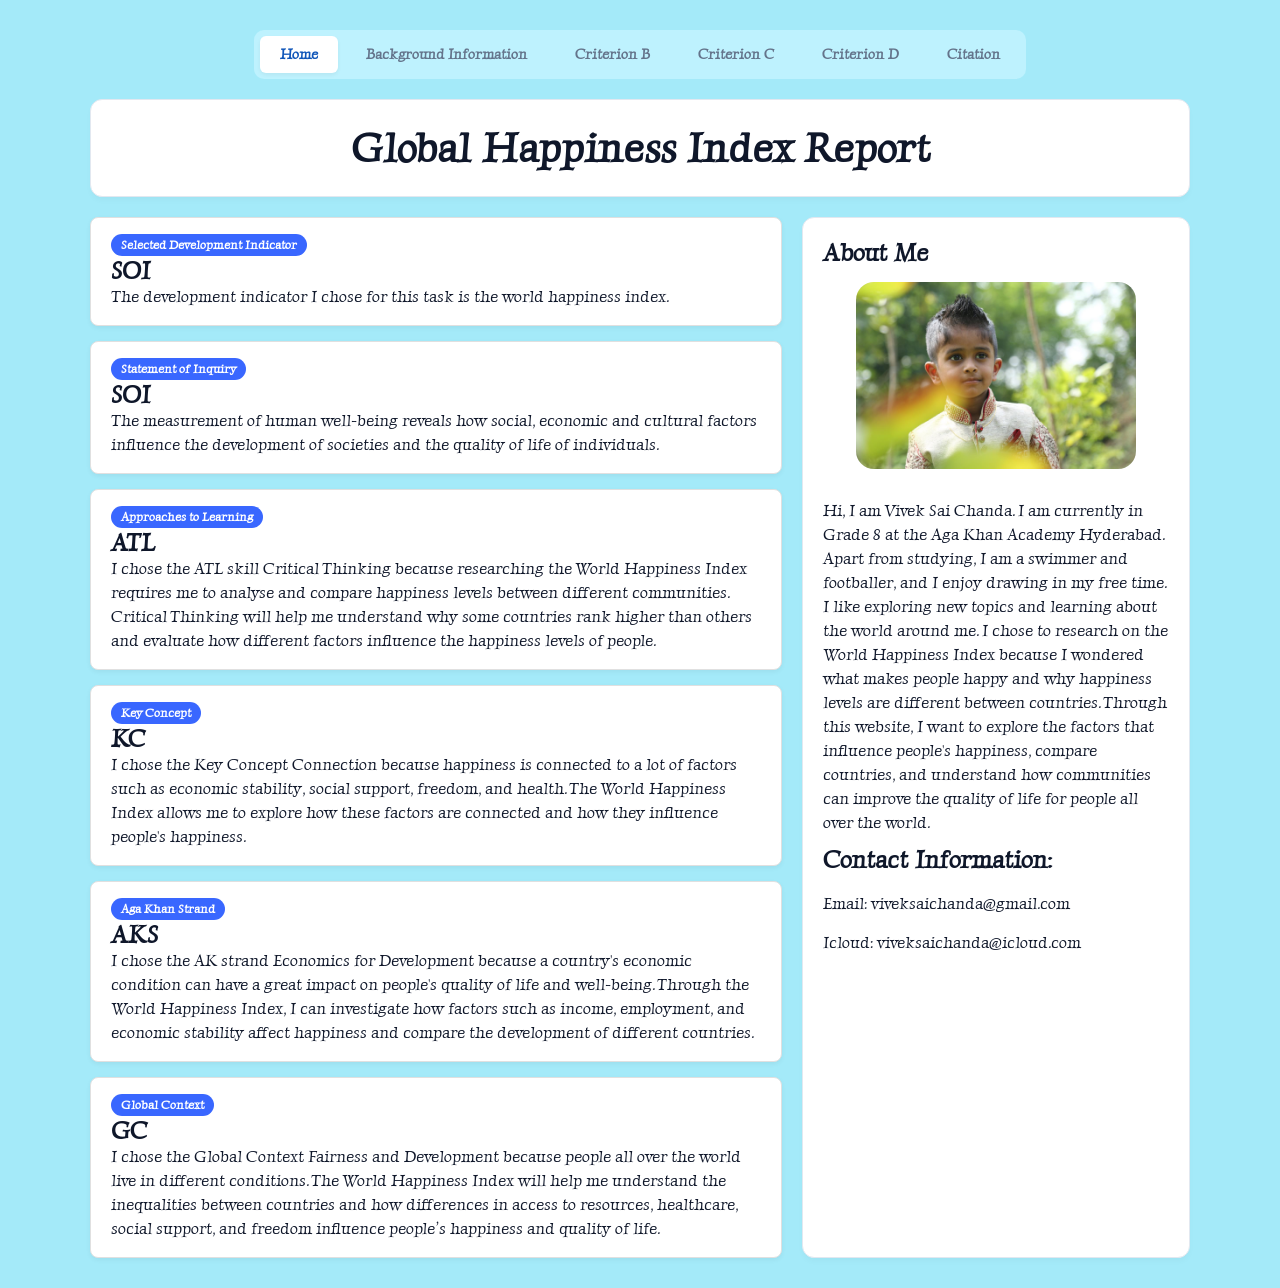
==== commit 9f23bb30: "Worked on overall website" ====
--- a/index.html
+++ b/index.html
@@ -33,6 +33,11 @@
 
                 <!-- Left Section: Separate Box for Each Parameter -->
                 <div class="left-column">
+                     <div class="card info-card">
+                        <span class="badge">Selected Development Indicator</span>
+                        <h2>SOI</h2>
+                        <p>The development indicator I chose for this task is the world happiness index.</p>
+                    </div>
 
                     <div class="card info-card">
                         <span class="badge">Statement of Inquiry</span>
@@ -360,7 +365,12 @@
         <!-- Tab 4: About Content (Hidden by default) -->
         <div id="tab-about" class="tab-content" style="display: none;">
             <div class="left-column">
-
+               
+                <div class="card info-card">
+                    <h2>SOI:</h2>
+                    <p>The measurement of human well-being reveals how social, economic and cultural factors influence the development of societies and the quality of life of individuals.
+                    </p>
+                </div>
                 <div class="card info-card">
                     <h2>Research Question:</h2>
                     <p>To what extent did economic aid improve the global World Happiness Index compared to social
@@ -522,12 +532,16 @@
             <!-- Box 1: Stakeholders -->
             <section class="card content-card" style="margin-bottom: 24px;">
                 <h2>Stakeholders</h2>
-                <p>Multiple stakeholders are involved in the World Happiness Index, such as civilians who participate in
+                <p>Multiple stakeholders are involved in the World Happiness Index:
+                </p>
+                <p>
+                    civilians who participate in
                     the Cantril ladder survey, demographic and vulnerable groups, the University of Oxford's Wellbeing
                     Research Centre, Gallup, the UN Sustainable Development Solutions Network (SDSN), national and local
                     governments, international organizations, economists, psychologists, educators, students, NGOs,
                     businesses, and media.
                 </p>
+
             </section>
 
             <!-- Box 2: Perspectives -->
@@ -548,8 +562,7 @@
                     for
                     policy reforms and Sustainable development, although lower-ranking nations
                     sometimes criticize the method as culturally biased. Some businesses rely on the well-being insights
-                    from the World Happiness Index to guide the culture of their workspaces; NGOs use
-                    being insights from the World Happiness Index to guide the culture of their workspaces, NGOs use
+                    from the World Happiness Index to guide the culture of their workspaces, NGOs use
                     them to advocate for community resilience educators, students, and the media use the data to inform
                     the
                     public and learn new things. In conclusion, I feel that different stakeholders have their own
@@ -561,194 +574,322 @@
             </section>
 
         </div>
-        <div id="tab-citation" class="tab-content" style="display: none;">
-
-            <!-- Box 1: Citations -->
-            <section class="card content-card" style="margin-bottom: 24px;">
-                <h2>Citation</h2>
-                <section class="mla-works-cited" style="overflow-wrap: anywhere;">
-                    <h3>Works Cited</h3>
-
-                    <p>“Fiscal Monitor.” <em>IMF</em>, <a href="https://www.imf.org/en/Publications/FM" target="_blank"
-                            rel="noopener">www.imf.org/en/Publications/FM</a>. Accessed 21 Nov. 2026.</p>
-
-                    <p>Gallup. “Global Research.” <em>Gallup</em>, 2023, <a
-                            href="https://www.gallup.com/analytics/318875/global-research.aspx" target="_blank"
-                            rel="noopener">www.gallup.com/analytics/318875/global-research.aspx</a>. Accessed 21 Nov.
-                        2026.</p>
-
-                    <p>———. “World Happiness Report 2026.” <em>Gallup</em>, 2026, <a
-                            href="https://www.gallup.com/analytics/349487/world-happiness-report.aspx" target="_blank"
-                            rel="noopener">www.gallup.com/analytics/349487/world-happiness-report.aspx</a>. Accessed 21
-                        Nov. 2026.</p>
-
-                    <p>Helliwell, John F., et al., editors. <em>World Happiness Report 2020</em>. Sustainable
-                        Development Solutions Network, 2020, <a href="https://worldhappiness.report/ed/2020/"
-                            target="_blank" rel="noopener">worldhappiness.report/ed/2020/</a>. Accessed 21 Nov. 2026.
-                    </p>
-
-                    <p>———, editors. <em>World Happiness Report 2021</em>. Sustainable Development Solutions Network,
-                        2021, <a href="https://worldhappiness.report/ed/2021/" target="_blank"
-                            rel="noopener">worldhappiness.report/ed/2021/</a>. Accessed 21 Nov. 2026.</p>
-
-                    <p>———, editors. <em>World Happiness Report 2022</em>. Sustainable Development Solutions Network,
-                        2022, <a href="https://worldhappiness.report/ed/2022/" target="_blank"
-                            rel="noopener">worldhappiness.report/ed/2022/</a>. Accessed 21 Nov. 2026.</p>
-
-                    <p>———, editors. <em>World Happiness Report 2023</em>. Sustainable Development Solutions Network,
-                        2023, <a href="https://worldhappiness.report/ed/2023/" target="_blank"
-                            rel="noopener">worldhappiness.report/ed/2023/</a>. Accessed 21 Nov. 2026.</p>
-
-                    <p>———, editors. <em>World Happiness Report 2024</em>. Wellbeing Research Centre, University of
-                        Oxford, 2024, <a href="https://worldhappiness.report/ed/2024/" target="_blank"
-                            rel="noopener">worldhappiness.report/ed/2024/</a>. Accessed 21 Nov. 2026.</p>
-
-                    <p>———, editors. <em>World Happiness Report 2025</em>. Wellbeing Research Centre, University of
-                        Oxford, 2025, <a href="https://worldhappiness.report/ed/2025/" target="_blank"
-                            rel="noopener">worldhappiness.report/ed/2025/</a>. Accessed 21 Nov. 2026.</p>
-
-                    <p>———, editors. <em>World Happiness Report 2026</em>. Wellbeing Research Centre, University of
-                        Oxford, 2026, <a href="https://worldhappiness.report/ed/2026/" target="_blank"
-                            rel="noopener">worldhappiness.report/ed/2026/</a>. Accessed 21 Nov. 2026.</p>
-
-                    <p>IMF. “Policy Responses to COVID-19.” <em>International Monetary Fund</em>, 2 July 2021, <a
-                            href="https://www.imf.org/en/Topics/imf-and-covid19/Policy-Responses-to-COVID-19"
-                            target="_blank"
-                            rel="noopener">www.imf.org/en/Topics/imf-and-covid19/Policy-Responses-to-COVID-19</a>.
-                        Accessed 21 Nov. 2026.</p>
-
-                    <p>“Journal of European Social Policy.” <em>SAGE Journals</em>, 2019, <a
-                            href="https://journals.sagepub.com/home/esp" target="_blank"
-                            rel="noopener">journals.sagepub.com/home/esp</a>. Accessed 21 Nov. 2026.</p>
-
-                    <p>“Journal of Happiness Studies.” <em>SpringerLink</em>, 2018, <a
-                            href="https://link.springer.com/journal/10902" target="_blank"
-                            rel="noopener">link.springer.com/journal/10902</a>. Accessed 21 Nov. 2026.</p>
-
-                    <p>Leppert, Rebecca. “5 Facts About Child Care Costs in the U.S.” <em>Pew Research Center</em>, 25
-                        Oct. 2024, <a
-                            href="https://www.pewresearch.org/short-reads/2024/10/25/5-facts-about-child-care-costs-in-the-us/"
-                            target="_blank"
-                            rel="noopener">www.pewresearch.org/short-reads/2024/10/25/5-facts-about-child-care-costs-in-the-us/</a>.
-                        Accessed 21 Nov. 2026.</p>
-
-                    <p>“OECD Family Database.” <em>OECD</em>, 2024, <a
-                            href="https://www.oecd.org/en/data/datasets/oecd-family-database.html" target="_blank"
-                            rel="noopener">www.oecd.org/en/data/datasets/oecd-family-database.html</a>. Accessed 21 Nov.
-                        2026.</p>
-
-                    <p>“Paid Parental Leave: Big Differences for Mothers and Fathers.” <em>OECD</em>, 2024, <a
-                            href="https://www.oecd.org/en/blogs/2023/01/Paid-parental-leave--Big-differences-for-mothers-and-fathers.html"
-                            target="_blank"
-                            rel="noopener">www.oecd.org/en/blogs/2023/01/Paid-parental-leave--Big-differences-for-mothers-and-fathers.html</a>.
-                        Accessed 21 Nov. 2026.</p>
-
-                    <p>Parker, Kim, et al. “Women, Work and Caregiving Through the Arc of Family Life.” <em>Pew Research
-                            Center</em>, 22 Oct. 2026, <a
-                            href="https://www.pewresearch.org/social-trends/2026/10/22/women-work-and-caregiving-through-the-arc-of-family-life/"
-                            target="_blank"
-                            rel="noopener">www.pewresearch.org/social-trends/2026/10/22/women-work-and-caregiving-through-the-arc-of-family-life/</a>.
-                        Accessed 21 Nov. 2026.</p>
-
-                    <p>“Social Expenditure Database (SOCX).” <em>OECD</em>, 7 Apr. 2024, <a
-                            href="https://www.oecd.org/en/data/datasets/social-expenditure-database-socx.html"
-                            target="_blank"
-                            rel="noopener">www.oecd.org/en/data/datasets/social-expenditure-database-socx.html</a>.
-                        Accessed 21 Nov. 2026.</p>
-
-                    <p>“Social Indicators Research.” <em>SpringerLink</em>, 2019, <a
-                            href="https://link.springer.com/journal/11205" target="_blank"
-                            rel="noopener">link.springer.com/journal/11205</a>. Accessed 21 Nov. 2026.</p>
-
-                    <p>“Why Is Finland the Happiest Country in the World?” <em>Encyclopedia Britannica</em>, 24 June
-                        2025, <a
-                            href="https://www.britannica.com/topic/Why-Is-Finland-the-Happiest-Country-in-the-World"
-                            target="_blank"
-                            rel="noopener">www.britannica.com/topic/Why-Is-Finland-the-Happiest-Country-in-the-World</a>.
-                        Accessed 21 Nov. 2026.</p>
-
-                    <p>“World Bank Open Data.” <em>World Bank</em>, 2025, <a href="https://data.worldbank.org/"
-                            target="_blank" rel="noopener">data.worldbank.org/</a>. Accessed 21 Nov. 2026.</p>
-
-                    <p>“The World’s Happiest Countries for 2026 – and What They Get Right.” <em>Wellbeing Research
-                            Centre</em>, Mar. 2026, <a
-                            href="https://wellbeing.hmc.ox.ac.uk/news/the-worlds-happiest-countries-for-2026-and-what-they-get-right/"
-                            target="_blank"
-                            rel="noopener">wellbeing.hmc.ox.ac.uk/news/the-worlds-happiest-countries-for-2026-and-what-they-get-right/</a>.
-                        Accessed 21 Nov. 2026.</p>
+   <div id="tab-citation" class="tab-content" style="display: none;">
+
+    <!-- Box 1: Source Evaluation -->
+    <section class="card content-card" style="margin-bottom: 24px;">
+        <section class="opvl-evaluation" style="overflow-wrap: anywhere;">
+            <h2>Source Evaluation</h2>
+            <p style="margin-bottom: 20px; line-height: 1.6;">Evaluated Source: Gallup. “World Happiness Report.” <em>Gallup</em>, 2026, <a
+                    href="https://www.gallup.com/analytics/349487/world-happiness-report.aspx" target="_blank"
+                    rel="noopener">www.gallup.com/analytics/349487/world-happiness-report.aspx</a>.</p>
+
+            <h3 style="margin-top: 24px; margin-bottom: 12px;">Origin</h3>
+            <p style="margin-bottom: 24px; line-height: 1.6;">
+                Gallup, a well-known American research and polling company that was founded in 1935, they
+                published this webpage in 2026. Since 2005, Gallup has been asking people in over 140 countries
+                the same set of questions that contribute to the World Happiness Index through the Gallup World
+                Poll. Because Gallup runs the main surveys that are used by the University of Oxford and the
+                United Nations to make the yearly World Happiness Index, this source is directly from the group
+                that collects the data required for the World Happiness Index therefore, this source is from a
+                reliable organization because they have experience in this field and have many other web
+                pages/articles in this field.
+            </p>
+
+            <h3 style="margin-top: 24px; margin-bottom: 12px;">Purpose</h3>
+            <p style="margin-bottom: 24px; line-height: 1.6;">
+                The core purpose of making this webpage is to explain to governments, researchers, news
+                reporters, and
+                everyday readers the global happiness index.At the same time, as it is posted on Gallup's
+                business website, it also shows Gallup's research skills so that governments, charities and
+                companies feel encouraged to hire them for future surveys and advice.
+            </p>
+
+            <h3 style="margin-top: 24px; margin-bottom: 12px;">Value</h3>
+            <p style="margin-bottom: 24px; line-height: 1.6;">
+                Since Gallup is the organization that conducts the global survey that contributes to the world
+                happiness index report, this source is reliable and adds a lot of value to my research by
+                explaining the exact methods behind the data it clearly
+                explains how my dependent variable, the 0 to 10 cantril happiness score, is measured and how
+                research uses six key factors to explain changes that have occured in a country's well-being
+                This directly supports my research question because it justifies comparing short-term economic
+                aid
+                against ongoing family support to see which reduces stress levels more effectivley. Lastly it
+                confirms that gallup asks the same survey quesion in over 140 counreis every year. In
+                conclusion this source adds a lot of value to my research because it is reliable and explains
+                the methods behind the data that I am using to answer my research question.
+            </p>
+
+            <h3 style="margin-top: 24px; margin-bottom: 12px;">Limitation</h3>
+            <p style="margin-bottom: 0; line-height: 1.6;">
+                Even though this is a reliable source, this webpage has many limitations for my research because
+                it is a short overview page rather than the full report it leaves out the raw scores, yearly
+                breakdowns, and specific data on families with children. This means I will have to rely on the
+                full
+                World Happiness Index report and OECD databases for my research. secondly peole in different
+                cultres see the 0 to 10 cantril ladder differenly for example rspondnts in costa rica and mexio
+                may rate life satisfaction different from the people in UK, Canada, or the USA because of
+                cultural norms rthater thatn governmen policies alone. Lastly, because Gallup created and sells
+                this polling system, the webpage highlights how successful the survey is rather than pointing
+                out its flaws.
+            </p>
+        </section>
+    </section>
+
+    <!-- Box 2: Reflection -->
+    <section class="card content-card" style="margin-bottom: 24px;">
+        <h2>Reflection</h2>
+        <p style="margin-bottom: 0; line-height: 1.6;">
+            <!-- Paste your Reflection text here -->
+        </p>
+    </section>
+
+    <!-- Box 3: Citations (At the End) -->
+    <section class="card content-card" style="margin-bottom: 24px;">
+        <h2>Citation</h2>
+        <section class="mla-works-cited" style="overflow-wrap: anywhere;">
+            <h3 style="text-align: center; margin-top: 12px; margin-bottom: 16px;">Works Cited</h3>
+
+            <p style="margin-bottom: 14px; line-height: 1.6;">“Cantril’s Ladder of Life Satisfaction With Scale.” <em>Google Images</em>, <a
+                    href="https://encrypted-tbn0.gstatic.com/images?q=tbn:ANd9GcSHZs0tH5pX1q0v0EHsf5VayXFeS8PEPGc9fxv1lDIoYQ&amp;s=10"
+                    target="_blank"
+                    rel="noopener">encrypted-tbn0.gstatic.com/images?q=tbn:ANd9GcSHZs0tH5pX1q0v0EHsf5VayXFeS8PEPGc9fxv1lDIoYQ&amp;s=10</a>.
+                Accessed 24 Nov. 2026. Diagram.</p>
+
+            <p style="margin-bottom: 14px; line-height: 1.6;">“Contributors to Happiness Pie Chart.” <em>Google Images</em>, <a
+                    href="https://encrypted-tbn0.gstatic.com/images?q=tbn:ANd9GcRPPLdw-KQwIBWI47MfqBTh_f2barnwDz_4V8JUlCZpGA&amp;s=10"
+                    target="_blank"
+                    rel="noopener">encrypted-tbn0.gstatic.com/images?q=tbn:ANd9GcRPPLdw-KQwIBWI47MfqBTh_f2barnwDz_4V8JUlCZpGA&amp;s=10</a>.
+                Accessed 24 Nov. 2026. Chart.</p>
+
+            <p style="margin-bottom: 14px; line-height: 1.6;">“Fiscal Monitor.” <em>IMF</em>, <a href="https://www.imf.org/en/Publications/FM" target="_blank"
+                    rel="noopener">www.imf.org/en/Publications/FM</a>. Accessed 21 Nov. 2026.</p>
+
+            <p style="margin-bottom: 14px; line-height: 1.6;">Gallup. “Global Research.” <em>Gallup</em>, 2023, <a
+                    href="https://www.gallup.com/analytics/318875/global-research.aspx" target="_blank"
+                    rel="noopener">www.gallup.com/analytics/318875/global-research.aspx</a>. Accessed 21 Nov. 2026.</p>
+
+            <p style="margin-bottom: 14px; line-height: 1.6;">———. “World Happiness Report 2026.” <em>Gallup</em>, 2026, <a
+                    href="https://www.gallup.com/analytics/349487/world-happiness-report.aspx" target="_blank"
+                    rel="noopener">www.gallup.com/analytics/349487/world-happiness-report.aspx</a>. Accessed 21 Nov. 2026.</p>
+
+            <p style="margin-bottom: 14px; line-height: 1.6;">“Global Happiness Index Map of the World In 2026.” <em>Google Images</em>, <a
+                    href="https://encrypted-tbn0.gstatic.com/images?q=tbn:ANd9GcQTxJqZnkRlXsJ1Rwb4xxLS0XV0D5K9IVdO__0BsEeTUA&amp;s=10"
+                    target="_blank"
+                    rel="noopener">encrypted-tbn0.gstatic.com/images?q=tbn:ANd9GcQTxJqZnkRlXsJ1Rwb4xxLS0XV0D5K9IVdO__0BsEeTUA&amp;s=10</a>.
+                Accessed 24 Nov. 2026. Map.</p>
+
+            <p style="margin-bottom: 14px; line-height: 1.6;">“Good Health and Well-Being Goal 3 Icon.” <em>Google Images</em>, <a
+                    href="https://encrypted-tbn0.gstatic.com/images?q=tbn:ANd9GcQZUHnePZVuctClirIkAnzaeLmuJkVhYg7LqWIzy501BA&amp;s=10"
+                    target="_blank"
+                    rel="noopener">encrypted-tbn0.gstatic.com/images?q=tbn:ANd9GcQZUHnePZVuctClirIkAnzaeLmuJkVhYg7LqWIzy501BA&amp;s=10</a>.
+                Accessed 24 Nov. 2026. Logo.</p>
+
+            <p style="margin-bottom: 14px; line-height: 1.6;">Helliwell, John F., et al., editors. <em>World Happiness Report 2020</em>. Sustainable Development Solutions
+                Network, 2020, <a href="https://worldhappiness.report/ed/2020/" target="_blank"
+                    rel="noopener">worldhappiness.report/ed/2020/</a>. Accessed 21 Nov. 2026.</p>
+
+            <p style="margin-bottom: 14px; line-height: 1.6;">———, editors. <em>World Happiness Report 2021</em>. Sustainable Development Solutions Network, 2021, <a
+                    href="https://worldhappiness.report/ed/2021/" target="_blank"
+                    rel="noopener">worldhappiness.report/ed/2021/</a>. Accessed 21 Nov. 2026.</p>
+
+            <p style="margin-bottom: 14px; line-height: 1.6;">———, editors. <em>World Happiness Report 2022</em>. Sustainable Development Solutions Network, 2022, <a
+                    href="https://worldhappiness.report/ed/2022/" target="_blank"
+                    rel="noopener">worldhappiness.report/ed/2022/</a>. Accessed 21 Nov. 2026.</p>
+
+            <p style="margin-bottom: 14px; line-height: 1.6;">———, editors. <em>World Happiness Report 2023</em>. Sustainable Development Solutions Network, 2023, <a
+                    href="https://worldhappiness.report/ed/2023/" target="_blank"
+                    rel="noopener">worldhappiness.report/ed/2023/</a>. Accessed 21 Nov. 2026.</p>
+
+            <p style="margin-bottom: 14px; line-height: 1.6;">———, editors. <em>World Happiness Report 2024</em>. Wellbeing Research Centre, University of Oxford, 2024, <a
+                    href="https://worldhappiness.report/ed/2024/" target="_blank"
+                    rel="noopener">worldhappiness.report/ed/2024/</a>. Accessed 21 Nov. 2026.</p>
+
+            <p style="margin-bottom: 14px; line-height: 1.6;">———, editors. <em>World Happiness Report 2025</em>. Wellbeing Research Centre, University of Oxford, 2025, <a
+                    href="https://worldhappiness.report/ed/2025/" target="_blank"
+                    rel="noopener">worldhappiness.report/ed/2025/</a>. Accessed 21 Nov. 2026.</p>
+
+            <p style="margin-bottom: 14px; line-height: 1.6;">———, editors. <em>World Happiness Report 2026</em>. Wellbeing Research Centre, University of Oxford, 2026, <a
+                    href="https://worldhappiness.report/ed/2026/" target="_blank"
+                    rel="noopener">worldhappiness.report/ed/2026/</a>. Accessed 21 Nov. 2026.</p>
+
+            <p style="margin-bottom: 14px; line-height: 1.6;">IMF. “Policy Responses to COVID-19.” <em>International Monetary Fund</em>, 2 July 2021, <a
+                    href="https://www.imf.org/en/Topics/imf-and-covid19/Policy-Responses-to-COVID-19" target="_blank"
+                    rel="noopener">www.imf.org/en/Topics/imf-and-covid19/Policy-Responses-to-COVID-19</a>. Accessed 21 Nov.
+                2026.</p>
+
+            <p style="margin-bottom: 14px; line-height: 1.6;">“Journal of European Social Policy.” <em>SAGE Journals</em>, 2019, <a
+                    href="https://journals.sagepub.com/home/esp" target="_blank"
+                    rel="noopener">journals.sagepub.com/home/esp</a>. Accessed 21 Nov. 2026.</p>
+
+            <p style="margin-bottom: 14px; line-height: 1.6;">“Journal of Happiness Studies.” <em>SpringerLink</em>, 2018, <a
+                    href="https://link.springer.com/journal/10902" target="_blank"
+                    rel="noopener">link.springer.com/journal/10902</a>. Accessed 21 Nov. 2026.</p>
+
+            <p style="margin-bottom: 14px; line-height: 1.6;">Leppert, Rebecca. “5 Facts About Child Care Costs in the U.S.” <em>Pew Research Center</em>, 25 Oct. 2024, <a
+                    href="https://www.pewresearch.org/short-reads/2024/10/25/5-facts-about-child-care-costs-in-the-us/"
+                    target="_blank"
+                    rel="noopener">www.pewresearch.org/short-reads/2024/10/25/5-facts-about-child-care-costs-in-the-us/</a>.
+                Accessed 21 Nov. 2026.</p>
+
+            <p style="margin-bottom: 14px; line-height: 1.6;">“The Most and Least Happy Countries Around the World 2022.” <em>Google Images</em>, <a
+                    href="https://encrypted-tbn0.gstatic.com/images?q=tbn:ANd9GcRQ7RiQSD1MoXtu4_pyx_WE9LtU7ZMnLiHaIdGhkZKTJQ&amp;s=10"
+                    target="_blank"
+                    rel="noopener">encrypted-tbn0.gstatic.com/images?q=tbn:ANd9GcRQ7RiQSD1MoXtu4_pyx_WE9LtU7ZMnLiHaIdGhkZKTJQ&amp;s=10</a>.
+                Accessed 24 Nov. 2026. Infographic.</p>
+
+            <p style="margin-bottom: 14px; line-height: 1.6;">“OECD Family Database.” <em>OECD</em>, 2024, <a
+                    href="https://www.oecd.org/en/data/datasets/oecd-family-database.html" target="_blank"
+                    rel="noopener">www.oecd.org/en/data/datasets/oecd-family-database.html</a>. Accessed 21 Nov. 2026.</p>
+
+            <p style="margin-bottom: 14px; line-height: 1.6;">“Paid Parental Leave: Big Differences for Mothers and Fathers.” <em>OECD</em>, 2024, <a
+                    href="https://www.oecd.org/en/blogs/2023/01/Paid-parental-leave--Big-differences-for-mothers-and-fathers.html"
+                    target="_blank"
+                    rel="noopener">www.oecd.org/en/blogs/2023/01/Paid-parental-leave--Big-differences-for-mothers-and-fathers.html</a>.
+                Accessed 21 Nov. 2026.</p>
+
+            <p style="margin-bottom: 14px; line-height: 1.6;">Parker, Kim, et al. “Women, Work and Caregiving Through the Arc of Family Life.” <em>Pew Research Center</em>,
+                22 Oct. 2026, <a
+                    href="https://www.pewresearch.org/social-trends/2026/10/22/women-work-and-caregiving-through-the-arc-of-family-life/"
+                    target="_blank"
+                    rel="noopener">www.pewresearch.org/social-trends/2026/10/22/women-work-and-caregiving-through-the-arc-of-family-life/</a>.
+                Accessed 21 Nov. 2026.</p>
+
+            <p style="margin-bottom: 14px; line-height: 1.6;">“Social Expenditure Database (SOCX).” <em>OECD</em>, 7 Apr. 2024, <a
+                    href="https://www.oecd.org/en/data/datasets/social-expenditure-database-socx.html" target="_blank"
+                    rel="noopener">www.oecd.org/en/data/datasets/social-expenditure-database-socx.html</a>. Accessed 21 Nov.
+                2026.</p>
+
+            <p style="margin-bottom: 14px; line-height: 1.6;">“Social Indicators Research.” <em>SpringerLink</em>, 2019, <a
+                    href="https://link.springer.com/journal/11205" target="_blank"
+                    rel="noopener">link.springer.com/journal/11205</a>. Accessed 21 Nov. 2026.</p>
+
+            <p style="margin-bottom: 14px; line-height: 1.6;">“UN SDG 10 Reduced Inequalities Logo.” <em>Google Images</em>, <a
+                    href="https://encrypted-tbn0.gstatic.com/images?q=tbn:ANd9GcTKrEeHzLbVhpl0l197802zErANFZIvi1c4VpoQaR3FtA&amp;s=10"
+                    target="_blank"
+                    rel="noopener">encrypted-tbn0.gstatic.com/images?q=tbn:ANd9GcTKrEeHzLbVhpl0l197802zErANFZIvi1c4VpoQaR3FtA&amp;s=10</a>.
+                Accessed 24 Nov. 2026. Logo.</p>
+
+            <p style="margin-bottom: 14px; line-height: 1.6;">“UN SDG 8 Decent Work and Economic Growth Icon.” <em>Google Images</em>, <a
+                    href="https://encrypted-tbn0.gstatic.com/images?q=tbn:ANd9GcTazE4D-OEuhheS62XV-wih0F4EOA-O58WeAvuqqMQNzg&amp;s"
+                    target="_blank"
+                    rel="noopener">encrypted-tbn0.gstatic.com/images?q=tbn:ANd9GcTazE4D-OEuhheS62XV-wih0F4EOA-O58WeAvuqqMQNzg&amp;s</a>.
+                Accessed 24 Nov. 2026. Logo.</p>
+
+            <p style="margin-bottom: 14px; line-height: 1.6;">“United Nations 17 Partnerships for the Goals Logo.” <em>Google Images</em>, <a
+                    href="https://encrypted-tbn0.gstatic.com/images?q=tbn:ANd9GcTmEeU8qFiRsUz9YukhL8LcXHuaSpBsgAJnRbBLl00GxjJPdQBT3cM7Elo&amp;s=10"
+                    target="_blank"
+                    rel="noopener">encrypted-tbn0.gstatic.com/images?q=tbn:ANd9GcTmEeU8qFiRsUz9YukhL8LcXHuaSpBsgAJnRbBLl00GxjJPdQBT3cM7Elo&amp;s=10</a>.
+                Accessed 24 Nov. 2026. Logo.</p>
+
+            <p style="margin-bottom: 14px; line-height: 1.6;">“United Nations SDG 1 No Poverty Logo.” <em>Google Images</em>, <a
+                    href="https://encrypted-tbn0.gstatic.com/images?q=tbn:ANd9GcSQrDDMAEURHtlb_jPpevyvh-HNp78DBpm8Oat8paxBmQ&amp;s=10"
+                    target="_blank"
+                    rel="noopener">encrypted-tbn0.gstatic.com/images?q=tbn:ANd9GcSQrDDMAEURHtlb_jPpevyvh-HNp78DBpm8Oat8paxBmQ&amp;s=10</a>.
+                Accessed 24 Nov. 2026. Logo.</p>
+
+            <p style="margin-bottom: 14px; line-height: 1.6;">“United Nations Sustainable Development Goal 16.” <em>Google Images</em>, <a
+                    href="https://encrypted-tbn0.gstatic.com/images?q=tbn:ANd9GcSwRrHbDrNb5oF8OTju_i_3rIVVoohvcwhDMlwkOyFhnA&amp;s=10"
+                    target="_blank"
+                    rel="noopener">encrypted-tbn0.gstatic.com/images?q=tbn:ANd9GcSwRrHbDrNb5oF8OTju_i_3rIVVoohvcwhDMlwkOyFhnA&amp;s=10</a>.
+                Accessed 24 Nov. 2026. Logo.</p>
+
+            <p style="margin-bottom: 14px; line-height: 1.6;">“Why Is Finland the Happiest Country in the World?” <em>Encyclopedia Britannica</em>, 24 June 2025, <a
+                    href="https://www.britannica.com/topic/Why-Is-Finland-the-Happiest-Country-in-the-World" target="_blank"
+                    rel="noopener">www.britannica.com/topic/Why-Is-Finland-the-Happiest-Country-in-the-World</a>. Accessed 21
+                Nov. 2026.</p>
+
+            <p style="margin-bottom: 14px; line-height: 1.6;">“World Bank Open Data.” <em>World Bank</em>, 2025, <a href="https://data.worldbank.org/" target="_blank"
+                    rel="noopener">data.worldbank.org/</a>. Accessed 21 Nov. 2026.</p>
+
+            <p style="margin-bottom: 0; line-height: 1.6;">“The World’s Happiest Countries for 2026 – and What They Get Right.” <em>Wellbeing Research Centre</em>, Mar.
+                2026, <a
+                    href="https://wellbeing.hmc.ox.ac.uk/news/the-worlds-happiest-countries-for-2026-and-what-they-get-right/"
+                    target="_blank"
+                    rel="noopener">wellbeing.hmc.ox.ac.uk/news/the-worlds-happiest-countries-for-2026-and-what-they-get-right/</a>.
+                Accessed 21 Nov. 2026.</p>
+        </section>
+    </section>
+
+</div>
+</section>
                 </section>
-            </section>
-
-            <!-- Box 2: Source Evaluation -->
-            <section class="card content-card" style="margin-bottom: 24px;">
-                <section class="opvl-evaluation" style="overflow-wrap: anywhere;">
-                    <h2>Source Evaluation</h2>
-                    <p>Evaluated Source: Gallup. “World Happiness Report.” <em>Gallup</em>, 2026, <a
-                            href="https://www.gallup.com/analytics/349487/world-happiness-report.aspx" target="_blank"
-                            rel="noopener">www.gallup.com/analytics/349487/world-happiness-report.aspx</a>.</p>
-
-                    <h3 style="margin-top: 24px; margin-bottom: 12px;">Origin</h3>
-                    <p style="margin-bottom: 24px; line-height: 1.6;">
-                        Gallup, a well-known American research and polling company that was founded in 1935, they
-                        published this webpage in 2026. Since 2005, Gallup has been asking people in over 140 countries
-                        the same set of questions that contribute to the World Happiness Index through the Gallup World
-                        Poll. Because Gallup runs the main surveys that are used by the University of Oxford and the
-                        United Nations to make the yearly World Happiness Index, this source is directly from the group
-                        that collects the data required for the World Happiness Index therefore, this source is from a
-                        reliable organization because they have experience in this field and have many other web
-                        pages/articles in this field.
-                    </p>
-
-                    <h3 style="margin-top: 24px; margin-bottom: 12px;">Purpose</h3>
-                    <p style="margin-bottom: 24px; line-height: 1.6;">
-                        The core purpose of making this webpage is to explain to governments, researchers, news
-                        reporters, and
-                        everyday readers the global happiness index.At the same time, as it is posted on Gallup's
-                        business website, it also shows Gallup's research skills so that governments, charities and
-                        companies feel encouraged to hire them for future surveys and advice.
-                    </p>
-
-                    <h3 style="margin-top: 24px; margin-bottom: 12px;">Value</h3>
-                    <p style="margin-bottom: 24px; line-height: 1.6;">
-                        Since Gallup is the organization that conducts the global survey that contributes to the world
-                        happiness index report, this source is reliable and adds a lot of value to my research by
-                        explaining the exact methods behind the data it clearly
-                        explains how my dependent variable, the 0 to 10 cantril happiness score, is measured and how
-                        research uses six key factors to explain changes that have occured in a country's well-being
-                        This directly supports my research question because it justifies comparing short-term economic
-                        aid
-                        against ongoing family support to see which reduces stress levels more effectivley. Lastly it
-                        confirms that gallup asks the same survey quesion in over 140 counreis every year. In
-                        conclusion this source adds a lot of value to my research because it is reliable and explains
-                        the methods behind the data that I am using to answer my research question.
-                    </p>
-
-                    <h3 style="margin-top: 24px; margin-bottom: 12px;">Limitation</h3>
-                    <p style="margin-bottom: 24px; line-height: 1.6;">
-                        Even though this is a reliable source, this webpage has many limitations for my research because
-                        it is a short overview page rather than the full report it leaves out the raw scores, yearly
-                        breakdowns, and specific data on families with children. This means I will have to rely on the
-                        full
-                        World Happiness Index report and OECD databases for my research. secondly peole in different
-                        cultres see the 0 to 10 cantril ladder differenly for example rspondnts in costa rica and mexio
-                        may rate life satisfaction different from the people in UK, Canada, or the USA because of
-                        cultural norms rthater thatn governmen policies alone. Lastly, because Gallup created and sells
-                        this polling system, the webpage highlights how successful the survey is rather than pointing
-                        out its flaws.
-                    </p>
-                </section>
-            </section>
-
-            <!-- Box 3: Reflection -->
-            <section class="card content-card" style="margin-bottom: 24px;">
-                <h2>Reflection</h2>
-                <p>
-                    <!-- Paste your Reflection text here -->
-                </p>
-            </section>
+            
 
         </div>
 
+        <script>
+    function addImageInTextCitations() {
+        const imageCitations = [
+            { srcMatch: 'Picture2.png', citation: 'Fig. 1 (“Contributors to Happiness Pie Chart”)' },
+            { srcMatch: 'Ladder.jpeg', citation: 'Fig. 2 (“Cantril’s Ladder of Life Satisfaction With Scale”)' },
+            { srcMatch: 'map.jpg', citation: 'Fig. 3 (“The Most and Least Happy Countries Around the World 2022”)' },
+            { srcMatch: 'Map2.jpg', citation: 'Fig. 4 (“Global Happiness Index Map of the World In 2026”)' },
+            { srcMatch: 'SDG1.png', citation: 'Fig. 5 (“United Nations SDG 1 No Poverty Logo”)' },
+            { srcMatch: 'SDG3.png', citation: 'Fig. 6 (“Good Health and Well-Being Goal 3 Icon”)' },
+            { srcMatch: 'SDG8.png', citation: 'Fig. 7 (“UN SDG 8 Decent Work and Economic Growth Icon”)' },
+            { srcMatch: 'SDG10.png', citation: 'Fig. 8 (“UN SDG 10 Reduced Inequalities Logo”)' },
+            { srcMatch: 'SDG16.png', citation: 'Fig. 9 (“United Nations Sustainable Development Goal 16”)' },
+            { srcMatch: 'SDG17.png', citation: 'Fig. 10 (“United Nations 17 Partnerships for the Goals Logo”)' }
+        ];
+
+        const skipImages = [
+            'Rank Trend Graph.png',
+            'Rank Trend Graph (1).png',
+            'Plan.png',
+            'Img1.jpeg',
+            'Img2.jpeg',
+            'Img3.jpeg',
+            'Img4.jpeg'
+        ];
+
+        document.querySelectorAll('#tab-data img').forEach(img => {
+            if (img.dataset.hasCitation === 'true') return;
+
+            const src = img.getAttribute('src') || '';
+
+            if (skipImages.some(file => src.includes(file))) {
+                img.dataset.hasCitation = 'true';
+                return;
+            }
+
+            const match = imageCitations.find(item => src.includes(item.srcMatch));
+
+            if (match) {
+                const isSdg = src.includes('SDG');
+                const label = document.createElement('p');
+                label.textContent = match.citation;
+                label.style.fontSize = isSdg ? '0.68em' : '0.82em';
+                label.style.lineHeight = isSdg ? '1.25' : '1.4';
+                label.style.color = '#666';
+                label.style.marginTop = '4px';
+                label.style.marginBottom = '0';
+                label.style.textAlign = 'center';
+
+                if (isSdg && img.parentElement) {
+                    const stack = document.createElement('div');
+                    stack.style.display = 'inline-flex';
+                    stack.style.flexDirection = 'column';
+                    stack.style.alignItems = 'center';
+                    stack.style.width = '18%';
+                    stack.style.maxWidth = '150px';
+                    stack.style.flexShrink = '0';
+
+                    img.style.width = '55%';
+                    img.parentElement.insertBefore(stack, img);
+                    stack.appendChild(img);
+                    stack.appendChild(label);
+                } else {
+                    img.insertAdjacentElement('afterend', label);
+                }
+
+                img.dataset.hasCitation = 'true';
+            }
+        });
+    }
+
+    window.addEventListener('DOMContentLoaded', addImageInTextCitations);
+</script>
 
 
         <script>
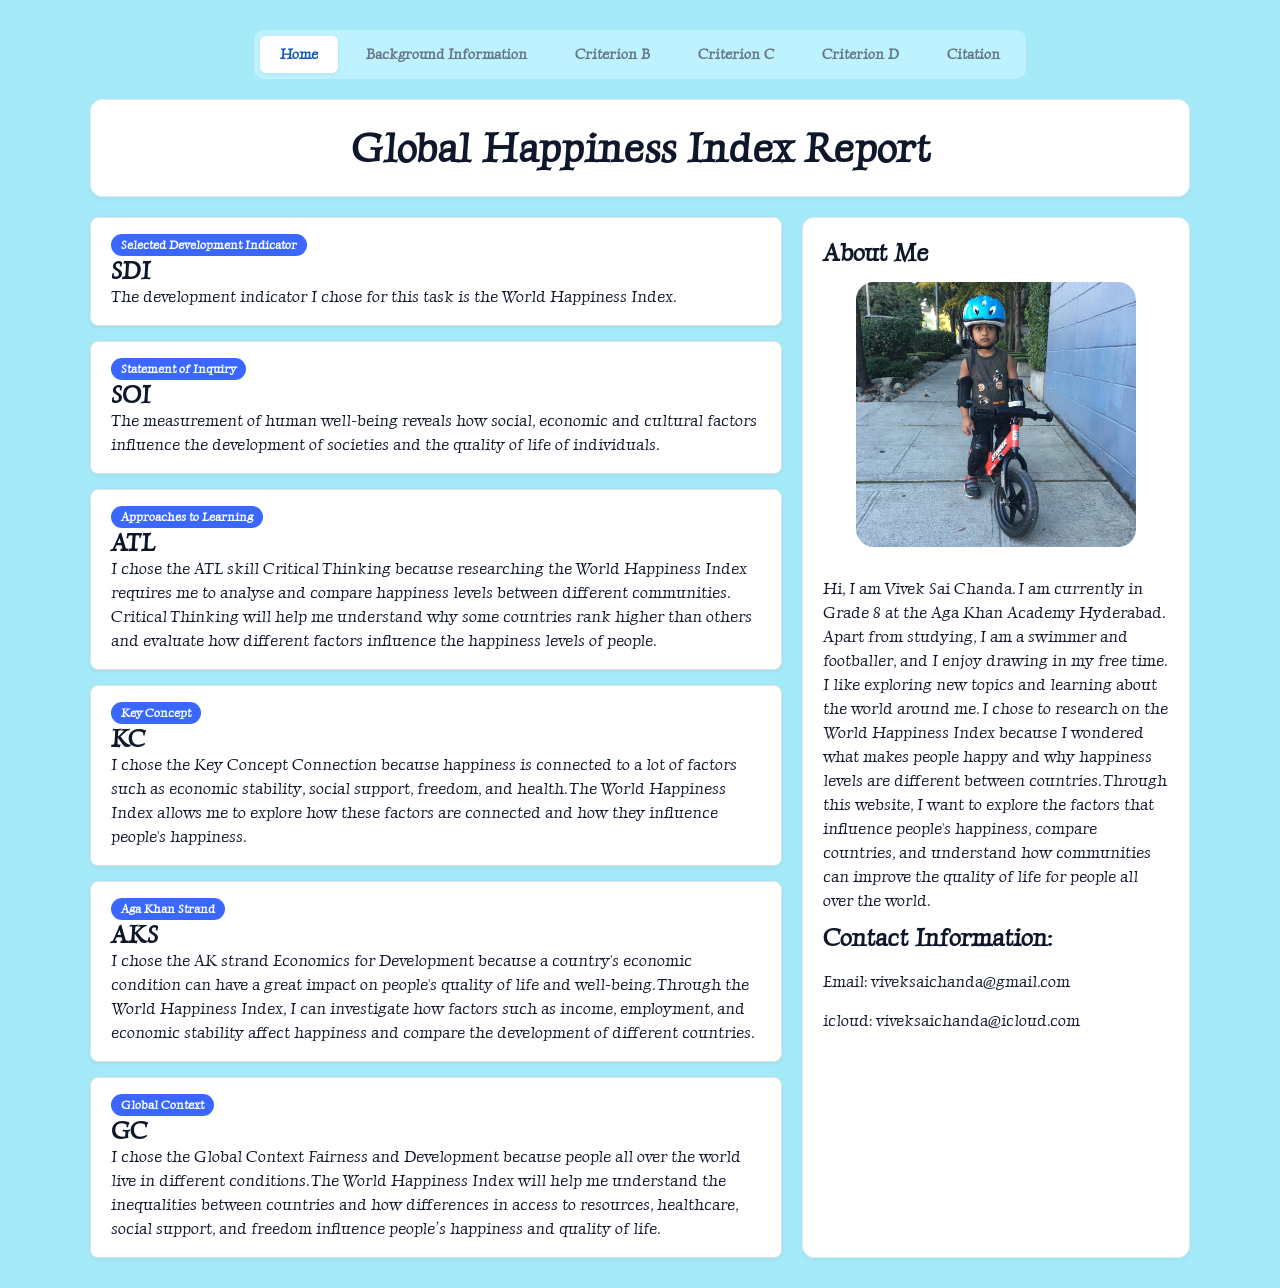
==== commit e1f7ed98: "worked on criterion D page" ====
--- a/index.html
+++ b/index.html
@@ -33,10 +33,10 @@
 
                 <!-- Left Section: Separate Box for Each Parameter -->
                 <div class="left-column">
-                     <div class="card info-card">
+                    <div class="card info-card">
                         <span class="badge">Selected Development Indicator</span>
-                        <h2>SOI</h2>
-                        <p>The development indicator I chose for this task is the world happiness index.</p>
+                        <h2>SDI</h2>
+                        <p>The development indicator I chose for this task is the World Happiness Index.</p>
                     </div>
 
                     <div class="card info-card">
@@ -100,7 +100,7 @@
 
                     <h2 style="margin-bottom: 3px;">Contact Information:</h2>
                     <p>Email: viveksaichanda@gmail.com</p>
-                    <p>Icloud: viveksaichanda@icloud.com</p>
+                    <p>icloud: viveksaichanda@icloud.com</p>
 
                 </aside>
 
@@ -365,10 +365,11 @@
         <!-- Tab 4: About Content (Hidden by default) -->
         <div id="tab-about" class="tab-content" style="display: none;">
             <div class="left-column">
-               
+
                 <div class="card info-card">
                     <h2>SOI:</h2>
-                    <p>The measurement of human well-being reveals how social, economic and cultural factors influence the development of societies and the quality of life of individuals.
+                    <p>The measurement of human well-being reveals how social, economic and cultural factors influence
+                        the development of societies and the quality of life of individuals.
                     </p>
                 </div>
                 <div class="card info-card">
@@ -530,17 +531,141 @@
         <div id="tab-criterion-d" class="tab-content" style="display: none;">
 
             <!-- Box 1: Stakeholders -->
-            <section class="card content-card" style="margin-bottom: 24px;">
-                <h2>Stakeholders</h2>
-                <p>Multiple stakeholders are involved in the World Happiness Index:
-                </p>
-                <p>
-                    civilians who participate in
-                    the Cantril ladder survey, demographic and vulnerable groups, the University of Oxford's Wellbeing
-                    Research Centre, Gallup, the UN Sustainable Development Solutions Network (SDSN), national and local
-                    governments, international organizations, economists, psychologists, educators, students, NGOs,
-                    businesses, and media.
-                </p>
+            <div class="stakeholder-marquee" id="stakeholderMarquee">
+                <div class="stakeholder-track" id="stakeholderTrack">
+                    <div class="stakeholder-slide-card">
+                        <div class="stakeholder-img-wrap">
+                            <img src="civilians.jpg" alt="Civilians">
+                            <h3>Civilians</h3>
+                        </div>
+                        <p><strong>Role in improving the indicator:</strong> Everyday people can help make communities
+                            happier by being kind to neighbors, helping out when times get tough, and caring for others
+                            around them.</p>
+                    </div>
+
+                    <div class="stakeholder-slide-card">
+                        <div class="stakeholder-img-wrap">
+                            <img src="vulnerable.jpg" alt="Demographic and Vulnerable Groups">
+                            <h3>Demographic &amp; Vulnerable Groups</h3>
+                        </div>
+                        <p><strong>Role in improving the indicator:</strong> People who face extra challenges, like
+                            kids, older adults, or families with less money, can speak up about what they need so
+                            leaders can help fix those problems.</p>
+                    </div>
+
+                    <div class="stakeholder-slide-card">
+                        <div class="stakeholder-img-wrap">
+                            <img src="oxford.jpg" alt="University of Oxford's Wellbeing Research Centre">
+                            <h3>University of Oxford’s Wellbeing Research Centre</h3>
+                        </div>
+                        <p><strong>Role in improving the indicator:</strong> Researchers here study happiness data to
+                            find out what truly helps people feel good about their lives so leaders can make smarter
+                            choices.</p>
+                    </div>
+
+                    <div class="stakeholder-slide-card">
+                        <div class="stakeholder-img-wrap">
+                            <img src="gallup.jpg" alt="Gallup">
+                            <h3>Gallup</h3>
+                        </div>
+                        <p><strong>Role in improving the indicator:</strong> Gallup asks people around the world about
+                            their lives each year so countries can notice when happiness drops and fix it early.</p>
+                    </div>
+
+                    <div class="stakeholder-slide-card">
+                        <div class="stakeholder-img-wrap">
+                            <img src="sdsn.jpg" alt="UN Sustainable Development Solutions Network">
+                            <h3>UN Sustainable Development Solutions Network (SDSN)</h3>
+                        </div>
+                        <p><strong>Role in improving the indicator:</strong> This group helps countries grow in a fair
+                            and healthy way so people can stay happy now and in the future.</p>
+                    </div>
+
+                    <div class="stakeholder-slide-card">
+                        <div class="stakeholder-img-wrap">
+                            <img src="government.jpg" alt="National and Local Governments">
+                            <h3>National &amp; Local Governments</h3>
+                        </div>
+                        <p><strong>Role in improving the indicator:</strong> Leaders can help people feel happier by
+                            making good healthcare and schools easier to get, helping working parents, and stopping
+                            unfairness or corruption.</p>
+                    </div>
+
+                    <div class="stakeholder-slide-card">
+                        <div class="stakeholder-img-wrap">
+                            <img src="intl-orgs.jpg" alt="International Organizations">
+                            <h3>International Organizations</h3>
+                        </div>
+                        <p><strong>Role in improving the indicator:</strong> Big global groups can send money, food, and
+                            helpful advice to places that need extra support to build better lives.</p>
+                    </div>
+
+                    <div class="stakeholder-slide-card">
+                        <div class="stakeholder-img-wrap">
+                            <img src="economists.jpg" alt="Economists">
+                            <h3>Economists</h3>
+                        </div>
+                        <p><strong>Role in improving the indicator:</strong> Economists study money and jobs to help
+                            leaders make plans that give families steadier pay and less money stress.</p>
+                    </div>
+
+                    <div class="stakeholder-slide-card">
+                        <div class="stakeholder-img-wrap">
+                            <img src="psychologists.jpg" alt="Psychologists">
+                            <h3>Psychologists</h3>
+                        </div>
+                        <p><strong>Role in improving the indicator:</strong> Psychologists help people deal with worry,
+                            stress, and feeling lonely so their minds and moods stay healthier.</p>
+                    </div>
+
+                    <div class="stakeholder-slide-card">
+                        <div class="stakeholder-img-wrap">
+                            <img src="educators.jpg" alt="Educators">
+                            <h3>Educators</h3>
+                        </div>
+                        <p><strong>Role in improving the indicator:</strong> Teachers can make school a safe, welcoming
+                            place where students learn to handle big feelings and help one another.</p>
+                    </div>
+
+                    <div class="stakeholder-slide-card">
+                        <div class="stakeholder-img-wrap">
+                            <img src="students.jpg" alt="Students">
+                            <h3>Students</h3>
+                        </div>
+                        <p><strong>Role in improving the indicator:</strong> Students can include kids who feel left
+                            out, look out for friends who seem sad, and start kind projects at school.</p>
+                    </div>
+
+                    <div class="stakeholder-slide-card">
+                        <div class="stakeholder-img-wrap">
+                            <img src="ngos.jpg" alt="NGOs">
+                            <h3>NGOs</h3>
+                        </div>
+                        <p><strong>Role in improving the indicator:</strong> Helpers in charity groups step in to give
+                            food, care, and support to families who are going through hard times.</p>
+                    </div>
+
+                    <div class="stakeholder-slide-card">
+                        <div class="stakeholder-img-wrap">
+                            <img src="businesses.jpg" alt="Businesses">
+                            <h3>Businesses</h3>
+                        </div>
+                        <p><strong>Role in improving the indicator:</strong> Companies can help workers be happier by
+                            paying fair wages, not giving too much overwork, and giving parents time off with new
+                            babies.</p>
+                    </div>
+
+                    <div class="stakeholder-slide-card">
+                        <div class="stakeholder-img-wrap">
+                            <img src="media.jpg" alt="Media">
+                            <h3>Media</h3>
+                        </div>
+                        <p><strong>Role in improving the indicator:</strong> News and media can share important stories
+                            about happiness and fairness so more people care and take action.</p>
+                    </div>
+                </div>
+            </div>
+
 
             </section>
 
@@ -573,361 +698,626 @@
                 </p>
             </section>
 
+            <!-- Box 3: Development Analysis -->
+<section class="card content-card" style="margin-bottom: 24px;">
+    <h2>Development Analysis</h2>
+    <p style="margin-bottom: 18px; line-height: 1.6;">
+        Scores on the World Happiness Index (measured on the 0 to 10 Cantril Ladder) do not happen by accident. They reflect big differences in how countries are developed across social, economic, and political life, and they show how well-being varies from place to place around the world.
+    </p>
+
+    <h3 style="margin-top: 20px; margin-bottom: 10px;">Social Factors</h3>
+    <p style="margin-bottom: 18px; line-height: 1.6;">
+        High-scoring countries usually have strong social support, reliable healthcare, good education, and high equality in everyday life. When people can depend on family, friends, and neighbors during hard times and get quality medical care without going broke, their daily quality of life stays higher. Cultural habits also shape social connection, which is why places with close family and community ties, like Costa Rica and Mexico, can score well even without top-tier wealth. By contrast, low-scoring countries often struggle with weaker health services, unequal access to education, higher stress, or deep social division, making it harder for everyday people to feel secure and supported.
+    </p>
+
+    <h3 style="margin-top: 20px; margin-bottom: 10px;">Economic Factors</h3>
+    <p style="margin-bottom: 18px; line-height: 1.6;">
+        Economic conditions shape how much stress families feel over basic needs like food, housing, jobs, and healthcare. Countries with higher scores generally offer steadier jobs, stronger incomes, better infrastructure, and more economic opportunities, which helps lift people out of extreme poverty. Still, money alone does not guarantee top rankings—some wealthier countries like the United States, Canada, and the United Kingdom have faced challenges such as high living or housing costs and work stress that pull well-being down. Meanwhile, countries facing widespread poverty, shaky job markets, or weak infrastructure—such as Afghanistan, Sierra Leone, and Malawi—tend to sit much lower because daily survival takes up so much energy.
+    </p>
+
+    <h3 style="margin-top: 20px; margin-bottom: 10px;">Political Factors</h3>
+    <p style="margin-bottom: 18px; line-height: 1.6;">
+        Political choices and institutions decide whether a country's money and resources actually reach everyday families. Higher-scoring nations—especially in Northern Europe like Finland, Denmark, and Iceland—usually benefit from political stability, trustworthy institutions, low corruption, strong personal freedoms, and public spending on services that support families and health. Lower-scoring countries more often deal with political instability, conflict or war, corruption, weak public services, or policies that leave vulnerable groups behind.
+    </p>
+
+    <h3 style="margin-top: 20px; margin-bottom: 10px;">Spatial Comparison: High vs. Low Scores</h3>
+    <p style="margin-bottom: 0; line-height: 1.6;">
+        Looking across the world map, happiness scores show clear spatial patterns rather than being evenly spread. Countries with high scores—such as Finland, Denmark, and Iceland, alongside socially connected places like Costa Rica and Mexico—tend to combine stronger social trust, safer communities, or supportive public and family systems. Countries with low scores—such as Afghanistan, Sierra Leone, and Malawi—are much more likely to face overlapping problems like conflict, poverty, and weak institutions. Meanwhile, fast-growing countries like India (ranked 116th in 2026, up from 139th in 2020) show how economic growth and expanding services can lift rankings over time even while issues like inequality, pollution, and corruption still hold scores back.
+    </p>
+</section>
         </div>
-   <div id="tab-citation" class="tab-content" style="display: none;">
-
-    <!-- Box 1: Source Evaluation -->
-    <section class="card content-card" style="margin-bottom: 24px;">
-        <section class="opvl-evaluation" style="overflow-wrap: anywhere;">
-            <h2>Source Evaluation</h2>
-            <p style="margin-bottom: 20px; line-height: 1.6;">Evaluated Source: Gallup. “World Happiness Report.” <em>Gallup</em>, 2026, <a
-                    href="https://www.gallup.com/analytics/349487/world-happiness-report.aspx" target="_blank"
-                    rel="noopener">www.gallup.com/analytics/349487/world-happiness-report.aspx</a>.</p>
-
-            <h3 style="margin-top: 24px; margin-bottom: 12px;">Origin</h3>
-            <p style="margin-bottom: 24px; line-height: 1.6;">
-                Gallup, a well-known American research and polling company that was founded in 1935, they
-                published this webpage in 2026. Since 2005, Gallup has been asking people in over 140 countries
-                the same set of questions that contribute to the World Happiness Index through the Gallup World
-                Poll. Because Gallup runs the main surveys that are used by the University of Oxford and the
-                United Nations to make the yearly World Happiness Index, this source is directly from the group
-                that collects the data required for the World Happiness Index therefore, this source is from a
-                reliable organization because they have experience in this field and have many other web
-                pages/articles in this field.
-            </p>
-
-            <h3 style="margin-top: 24px; margin-bottom: 12px;">Purpose</h3>
-            <p style="margin-bottom: 24px; line-height: 1.6;">
-                The core purpose of making this webpage is to explain to governments, researchers, news
-                reporters, and
-                everyday readers the global happiness index.At the same time, as it is posted on Gallup's
-                business website, it also shows Gallup's research skills so that governments, charities and
-                companies feel encouraged to hire them for future surveys and advice.
-            </p>
-
-            <h3 style="margin-top: 24px; margin-bottom: 12px;">Value</h3>
-            <p style="margin-bottom: 24px; line-height: 1.6;">
-                Since Gallup is the organization that conducts the global survey that contributes to the world
-                happiness index report, this source is reliable and adds a lot of value to my research by
-                explaining the exact methods behind the data it clearly
-                explains how my dependent variable, the 0 to 10 cantril happiness score, is measured and how
-                research uses six key factors to explain changes that have occured in a country's well-being
-                This directly supports my research question because it justifies comparing short-term economic
-                aid
-                against ongoing family support to see which reduces stress levels more effectivley. Lastly it
-                confirms that gallup asks the same survey quesion in over 140 counreis every year. In
-                conclusion this source adds a lot of value to my research because it is reliable and explains
-                the methods behind the data that I am using to answer my research question.
-            </p>
-
-            <h3 style="margin-top: 24px; margin-bottom: 12px;">Limitation</h3>
-            <p style="margin-bottom: 0; line-height: 1.6;">
-                Even though this is a reliable source, this webpage has many limitations for my research because
-                it is a short overview page rather than the full report it leaves out the raw scores, yearly
-                breakdowns, and specific data on families with children. This means I will have to rely on the
-                full
-                World Happiness Index report and OECD databases for my research. secondly peole in different
-                cultres see the 0 to 10 cantril ladder differenly for example rspondnts in costa rica and mexio
-                may rate life satisfaction different from the people in UK, Canada, or the USA because of
-                cultural norms rthater thatn governmen policies alone. Lastly, because Gallup created and sells
-                this polling system, the webpage highlights how successful the survey is rather than pointing
-                out its flaws.
-            </p>
+        <div id="tab-citation" class="tab-content" style="display: none;">
+
+            <!-- Box 1: Source Evaluation -->
+            <section class="card content-card" style="margin-bottom: 24px;">
+                <section class="opvl-evaluation" style="overflow-wrap: anywhere;">
+                    <h2>Source Evaluation</h2>
+                    <p style="margin-bottom: 20px; line-height: 1.6;">Evaluated Source: Gallup. “World Happiness
+                        Report.” <em>Gallup</em>, 2026, <a
+                            href="https://www.gallup.com/analytics/349487/world-happiness-report.aspx" target="_blank"
+                            rel="noopener">www.gallup.com/analytics/349487/world-happiness-report.aspx</a>.</p>
+
+                    <h3 style="margin-top: 24px; margin-bottom: 12px;">Origin</h3>
+                    <p style="margin-bottom: 24px; line-height: 1.6;">
+                        Gallup, a well-known American research and polling company that was founded in 1935, they
+                        published this webpage in 2026. Since 2005, Gallup has been asking people in over 140 countries
+                        the same set of questions that contribute to the World Happiness Index through the Gallup World
+                        Poll. Because Gallup runs the main surveys that are used by the University of Oxford and the
+                        United Nations to make the yearly World Happiness Index, this source is directly from the group
+                        that collects the data required for the World Happiness Index therefore, this source is from a
+                        reliable organization because they have experience in this field and have many other web
+                        pages/articles in this field.
+                    </p>
+
+                    <h3 style="margin-top: 24px; margin-bottom: 12px;">Purpose</h3>
+                    <p style="margin-bottom: 24px; line-height: 1.6;">
+                        The core purpose of making this webpage is to explain to governments, researchers, news
+                        reporters, and
+                        everyday readers the global happiness index.At the same time, as it is posted on Gallup's
+                        business website, it also shows Gallup's research skills so that governments, charities and
+                        companies feel encouraged to hire them for future surveys and advice.
+                    </p>
+
+                    <h3 style="margin-top: 24px; margin-bottom: 12px;">Value</h3>
+                    <p style="margin-bottom: 24px; line-height: 1.6;">
+                        Since Gallup is the organization that conducts the global survey that contributes to the world
+                        happiness index report, this source is reliable and adds a lot of value to my research by
+                        explaining the exact methods behind the data it clearly
+                        explains how my dependent variable, the 0 to 10 cantril happiness score, is measured and how
+                        research uses six key factors to explain changes that have occured in a country's well-being
+                        This directly supports my research question because it justifies comparing short-term economic
+                        aid
+                        against ongoing family support to see which reduces stress levels more effectivley. Lastly it
+                        confirms that gallup asks the same survey quesion in over 140 counreis every year. In
+                        conclusion this source adds a lot of value to my research because it is reliable and explains
+                        the methods behind the data that I am using to answer my research question.
+                    </p>
+
+                    <h3 style="margin-top: 24px; margin-bottom: 12px;">Limitation</h3>
+                    <p style="margin-bottom: 0; line-height: 1.6;">
+                        Even though this is a reliable source, this webpage has many limitations for my research because
+                        it is a short overview page rather than the full report it leaves out the raw scores, yearly
+                        breakdowns, and specific data on families with children. This means I will have to rely on the
+                        full
+                        World Happiness Index report and OECD databases for my research. secondly peole in different
+                        cultres see the 0 to 10 cantril ladder differenly for example rspondnts in costa rica and mexio
+                        may rate life satisfaction different from the people in UK, Canada, or the USA because of
+                        cultural norms rthater thatn governmen policies alone. Lastly, because Gallup created and sells
+                        this polling system, the webpage highlights how successful the survey is rather than pointing
+                        out its flaws.
+                    </p>
+                </section>
+            </section>
+
+            <!-- Box 2: Reflection -->
+            <section class="card content-card" style="margin-bottom: 24px;">
+                <h2>Reflection</h2>
+                <p style="margin-bottom: 0; line-height: 1.6;">
+                    <!-- Paste your Reflection text here -->
+                </p>
+            </section>
+
+            <!-- Box 3: Citations (At the End) -->
+           <section class="card content-card" style="margin-bottom: 24px;">
+    <h2>Citation</h2>
+    <section class="mla-works-cited" style="overflow-wrap: anywhere;">
+        <h3 style="text-align: center; margin-top: 12px; margin-bottom: 16px;">Works Cited</h3>
+
+        <p style="margin-bottom: 14px; line-height: 1.6;">“Cantril’s Ladder of Life Satisfaction With
+            Scale.” <em>Google Images</em>, <a
+                href="https://encrypted-tbn0.gstatic.com/images?q=tbn:ANd9GcSHZs0tH5pX1q0v0EHsf5VayXFeS8PEPGc9fxv1lDIoYQ&amp;s=10"
+                target="_blank"
+                rel="noopener">encrypted-tbn0.gstatic.com/images?q=tbn:ANd9GcSHZs0tH5pX1q0v0EHsf5VayXFeS8PEPGc9fxv1lDIoYQ&amp;s=10</a>.
+            Accessed 24 Nov. 2026. Diagram.</p>
+
+        <p style="margin-bottom: 14px; line-height: 1.6;">“Contributors to Happiness Pie Chart.” <em>Google
+                Images</em>, <a
+                href="https://encrypted-tbn0.gstatic.com/images?q=tbn:ANd9GcRPPLdw-KQwIBWI47MfqBTh_f2barnwDz_4V8JUlCZpGA&amp;s=10"
+                target="_blank"
+                rel="noopener">encrypted-tbn0.gstatic.com/images?q=tbn:ANd9GcRPPLdw-KQwIBWI47MfqBTh_f2barnwDz_4V8JUlCZpGA&amp;s=10</a>.
+            Accessed 24 Nov. 2026. Chart.</p>
+
+        <p style="margin-bottom: 14px; line-height: 1.6;">“Fiscal Monitor.” <em>IMF</em>, <a
+                href="https://www.imf.org/en/Publications/FM" target="_blank"
+                rel="noopener">www.imf.org/en/Publications/FM</a>. Accessed 21 Nov. 2026.</p>
+
+        <p style="margin-bottom: 14px; line-height: 1.6;">Gallup. “Global Research.” <em>Gallup</em>, 2023,
+            <a href="https://www.gallup.com/analytics/318875/global-research.aspx" target="_blank"
+                rel="noopener">www.gallup.com/analytics/318875/global-research.aspx</a>. Accessed 21 Nov.
+            2026.
+        </p>
+
+        <p style="margin-bottom: 14px; line-height: 1.6;">———. “World Happiness Report 2026.”
+            <em>Gallup</em>, 2026, <a
+                href="https://www.gallup.com/analytics/349487/world-happiness-report.aspx" target="_blank"
+                rel="noopener">www.gallup.com/analytics/349487/world-happiness-report.aspx</a>. Accessed 21
+            Nov. 2026.
+        </p>
+
+        <p style="margin-bottom: 14px; line-height: 1.6;">“Global Happiness Index Map of the World In 2026.”
+            <em>Google Images</em>, <a
+                href="https://encrypted-tbn0.gstatic.com/images?q=tbn:ANd9GcQTxJqZnkRlXsJ1Rwb4xxLS0XV0D5K9IVdO__0BsEeTUA&amp;s=10"
+                target="_blank"
+                rel="noopener">encrypted-tbn0.gstatic.com/images?q=tbn:ANd9GcQTxJqZnkRlXsJ1Rwb4xxLS0XV0D5K9IVdO__0BsEeTUA&amp;s=10</a>.
+            Accessed 24 Nov. 2026. Map.
+        </p>
+
+        <p style="margin-bottom: 14px; line-height: 1.6;">“Good Health and Well-Being Goal 3 Icon.”
+            <em>Google Images</em>, <a
+                href="https://encrypted-tbn0.gstatic.com/images?q=tbn:ANd9GcQZUHnePZVuctClirIkAnzaeLmuJkVhYg7LqWIzy501BA&amp;s=10"
+                target="_blank"
+                rel="noopener">encrypted-tbn0.gstatic.com/images?q=tbn:ANd9GcQZUHnePZVuctClirIkAnzaeLmuJkVhYg7LqWIzy501BA&amp;s=10</a>.
+            Accessed 24 Nov. 2026. Logo.
+        </p>
+
+        <p style="margin-bottom: 14px; line-height: 1.6;">“Grand Chamber With Tiered Seating and Chandeliers.”
+            <em>Google Images</em>, <a
+                href="https://encrypted-tbn0.gstatic.com/images?q=tbn:ANd9GcTy4S4gizFS6yXM5LyoOYqXPkvby8FnjecY4lkx_s9Lxw&amp;s=10"
+                target="_blank"
+                rel="noopener">encrypted-tbn0.gstatic.com/images?q=tbn:ANd9GcTy4S4gizFS6yXM5LyoOYqXPkvby8FnjecY4lkx_s9Lxw&amp;s=10</a>.
+            Accessed 24 Nov. 2026. Photograph.
+        </p>
+
+        <p style="margin-bottom: 14px; line-height: 1.6;"><em>Gstatic.Com</em>, 2026, <a
+                href="https://encrypted-tbn0.gstatic.com/images?q=tbn:ANd9GcRO8Ui0XN-MrKf6hX_DSYXg9SUU7rY0tF8Z5bHgxFx_jA&amp;s=10"
+                target="_blank"
+                rel="noopener">encrypted-tbn0.gstatic.com/images?q=tbn:ANd9GcRO8Ui0XN-MrKf6hX_DSYXg9SUU7rY0tF8Z5bHgxFx_jA&amp;s=10</a>.
+            Accessed 24 Nov. 2026.
+        </p>
+
+        <p style="margin-bottom: 14px; line-height: 1.6;">Helliwell, John F., et al., editors. <em>World
+                Happiness Report 2020</em>. Sustainable Development Solutions
+            Network, 2020, <a href="https://worldhappiness.report/ed/2020/" target="_blank"
+                rel="noopener">worldhappiness.report/ed/2020/</a>. Accessed 21 Nov. 2026.</p>
+
+        <p style="margin-bottom: 14px; line-height: 1.6;">———, editors. <em>World Happiness Report
+                2021</em>. Sustainable Development Solutions Network, 2021, <a
+                href="https://worldhappiness.report/ed/2021/" target="_blank"
+                rel="noopener">worldhappiness.report/ed/2021/</a>. Accessed 21 Nov. 2026.</p>
+
+        <p style="margin-bottom: 14px; line-height: 1.6;">———, editors. <em>World Happiness Report
+                2022</em>. Sustainable Development Solutions Network, 2022, <a
+                href="https://worldhappiness.report/ed/2022/" target="_blank"
+                rel="noopener">worldhappiness.report/ed/2022/</a>. Accessed 21 Nov. 2026.</p>
+
+        <p style="margin-bottom: 14px; line-height: 1.6;">———, editors. <em>World Happiness Report
+                2023</em>. Sustainable Development Solutions Network, 2023, <a
+                href="https://worldhappiness.report/ed/2023/" target="_blank"
+                rel="noopener">worldhappiness.report/ed/2023/</a>. Accessed 21 Nov. 2026.</p>
+
+        <p style="margin-bottom: 14px; line-height: 1.6;">———, editors. <em>World Happiness Report
+                2024</em>. Wellbeing Research Centre, University of Oxford, 2024, <a
+                href="https://worldhappiness.report/ed/2024/" target="_blank"
+                rel="noopener">worldhappiness.report/ed/2024/</a>. Accessed 21 Nov. 2026.</p>
+
+        <p style="margin-bottom: 14px; line-height: 1.6;">———, editors. <em>World Happiness Report
+                2025</em>. Wellbeing Research Centre, University of Oxford, 2025, <a
+                href="https://worldhappiness.report/ed/2025/" target="_blank"
+                rel="noopener">worldhappiness.report/ed/2025/</a>. Accessed 21 Nov. 2026.</p>
+
+        <p style="margin-bottom: 14px; line-height: 1.6;">———, editors. <em>World Happiness Report
+                2026</em>. Wellbeing Research Centre, University of Oxford, 2026, <a
+                href="https://worldhappiness.report/ed/2026/" target="_blank"
+                rel="noopener">worldhappiness.report/ed/2026/</a>. Accessed 21 Nov. 2026.</p>
+
+        <p style="margin-bottom: 14px; line-height: 1.6;">IMF. “Policy Responses to COVID-19.”
+            <em>International Monetary Fund</em>, 2 July 2021, <a
+                href="https://www.imf.org/en/Topics/imf-and-covid19/Policy-Responses-to-COVID-19"
+                target="_blank"
+                rel="noopener">www.imf.org/en/Topics/imf-and-covid19/Policy-Responses-to-COVID-19</a>.
+            Accessed 21 Nov. 2026.
+        </p>
+
+        <p style="margin-bottom: 14px; line-height: 1.6;">“Journal of European Social Policy.” <em>SAGE
+                Journals</em>, 2019, <a href="https://journals.sagepub.com/home/esp" target="_blank"
+                rel="noopener">journals.sagepub.com/home/esp</a>. Accessed 21 Nov. 2026.</p>
+
+        <p style="margin-bottom: 14px; line-height: 1.6;">“Journal of Happiness Studies.”
+            <em>SpringerLink</em>, 2018, <a href="https://link.springer.com/journal/10902" target="_blank"
+                rel="noopener">link.springer.com/journal/10902</a>. Accessed 21 Nov. 2026.
+        </p>
+
+        <p style="margin-bottom: 14px; line-height: 1.6;">Leppert, Rebecca. “5 Facts About Child Care Costs
+            in the U.S.” <em>Pew Research Center</em>, 25 Oct. 2024, <a
+                href="https://www.pewresearch.org/short-reads/2024/10/25/5-facts-about-child-care-costs-in-the-us/"
+                target="_blank"
+                rel="noopener">www.pewresearch.org/short-reads/2024/10/25/5-facts-about-child-care-costs-in-the-us/</a>.
+            Accessed 21 Nov. 2026.</p>
+
+        <p style="margin-bottom: 14px; line-height: 1.6;">“Magnifying Glass Over Various International Organization Logos.”
+            <em>Google Images</em>, <a
+                href="https://encrypted-tbn0.gstatic.com/images?q=tbn:ANd9GcRzAtcb0CcnONBrMNC21-jXGvdUAZyScwpcSr_zJp1_Dw&amp;s=10"
+                target="_blank"
+                rel="noopener">encrypted-tbn0.gstatic.com/images?q=tbn:ANd9GcRzAtcb0CcnONBrMNC21-jXGvdUAZyScwpcSr_zJp1_Dw&amp;s=10</a>.
+            Accessed 24 Nov. 2026. Photograph.
+        </p>
+
+        <p style="margin-bottom: 14px; line-height: 1.6;">“Man in Suit Looking at Charts on Computer.” <em>Google Images</em>,
+            <a href="https://encrypted-tbn0.gstatic.com/images?q=tbn:ANd9GcRRGpcPRAVwDE_scCEHT3ntDMFlik0tcaf3sn5b1ABNcw&amp;s=10"
+                target="_blank"
+                rel="noopener">encrypted-tbn0.gstatic.com/images?q=tbn:ANd9GcRRGpcPRAVwDE_scCEHT3ntDMFlik0tcaf3sn5b1ABNcw&amp;s=10</a>.
+            Accessed 24 Nov. 2026. Photograph.
+        </p>
+
+        <p style="margin-bottom: 14px; line-height: 1.6;">“The Most and Least Happy Countries Around the
+            World 2022.” <em>Google Images</em>, <a
+                href="https://encrypted-tbn0.gstatic.com/images?q=tbn:ANd9GcRQ7RiQSD1MoXtu4_pyx_WE9LtU7ZMnLiHaIdGhkZKTJQ&amp;s=10"
+                target="_blank"
+                rel="noopener">encrypted-tbn0.gstatic.com/images?q=tbn:ANd9GcRQ7RiQSD1MoXtu4_pyx_WE9LtU7ZMnLiHaIdGhkZKTJQ&amp;s=10</a>.
+            Accessed 24 Nov. 2026. Infographic.</p>
+
+        <p style="margin-bottom: 14px; line-height: 1.6;">“OECD Family Database.” <em>OECD</em>, 2024, <a
+                href="https://www.oecd.org/en/data/datasets/oecd-family-database.html" target="_blank"
+                rel="noopener">www.oecd.org/en/data/datasets/oecd-family-database.html</a>. Accessed 21 Nov.
+            2026.</p>
+
+        <p style="margin-bottom: 14px; line-height: 1.6;">“Paid Parental Leave: Big Differences for Mothers
+            and Fathers.” <em>OECD</em>, 2024, <a
+                href="https://www.oecd.org/en/blogs/2023/01/Paid-parental-leave--Big-differences-for-mothers-and-fathers.html"
+                target="_blank"
+                rel="noopener">www.oecd.org/en/blogs/2023/01/Paid-parental-leave--Big-differences-for-mothers-and-fathers.html</a>.
+            Accessed 21 Nov. 2026.</p>
+
+        <p style="margin-bottom: 14px; line-height: 1.6;">Parker, Kim, et al. “Women, Work and Caregiving
+            Through the Arc of Family Life.” <em>Pew Research Center</em>,
+            22 Oct. 2026, <a
+                href="https://www.pewresearch.org/social-trends/2026/10/22/women-work-and-caregiving-through-the-arc-of-family-life/"
+                target="_blank"
+                rel="noopener">www.pewresearch.org/social-trends/2026/10/22/women-work-and-caregiving-through-the-arc-of-family-life/</a>.
+            Accessed 21 Nov. 2026.</p>
+
+        <p style="margin-bottom: 14px; line-height: 1.6;">“People on Steps Outside a Large Building With Columns.”
+            <em>Google Images</em>, <a
+                href="https://encrypted-tbn0.gstatic.com/images?q=tbn:ANd9GcQprMQAi9dfE3TGQGFitUcxm160lW3_z3c4z0MEAaNz0Q&amp;s=10"
+                target="_blank"
+                rel="noopener">encrypted-tbn0.gstatic.com/images?q=tbn:ANd9GcQprMQAi9dfE3TGQGFitUcxm160lW3_z3c4z0MEAaNz0Q&amp;s=10</a>.
+            Accessed 24 Nov. 2026. Photograph.
+        </p>
+
+        <p style="margin-bottom: 14px; line-height: 1.6;">“Press Surrounded by Reporters and Cameras.”
+            <em>Google Images</em>, <a
+                href="https://encrypted-tbn0.gstatic.com/images?q=tbn:ANd9GcTEH4TgPPCAuPvZH4wuQXPIVthayDoLI8vrzBjdfmn0nA&amp;s=10"
+                target="_blank"
+                rel="noopener">encrypted-tbn0.gstatic.com/images?q=tbn:ANd9GcTEH4TgPPCAuPvZH4wuQXPIVthayDoLI8vrzBjdfmn0nA&amp;s=10</a>.
+            Accessed 24 Nov. 2026. Photograph.
+        </p>
+
+        <p style="margin-bottom: 14px; line-height: 1.6;">“Protesters Raise Their Fists and Phones in the Air.”
+            <em>Google Images</em>, <a
+                href="https://encrypted-tbn0.gstatic.com/images?q=tbn:ANd9GcTN-9MxxwTAws5nS5-9DwKTyRCOEMVZmniXPzyESvHigg&amp;s=10"
+                target="_blank"
+                rel="noopener">encrypted-tbn0.gstatic.com/images?q=tbn:ANd9GcTN-9MxxwTAws5nS5-9DwKTyRCOEMVZmniXPzyESvHigg&amp;s=10</a>.
+            Accessed 24 Nov. 2026. Photograph.
+        </p>
+
+        <p style="margin-bottom: 14px; line-height: 1.6;">“Refugee Camp With Tents and People.”
+            <em>Google Images</em>, <a
+                href="https://encrypted-tbn0.gstatic.com/images?q=tbn:ANd9GcSkY5WeWwbIeCToFigDhg53jqxfcySNfxy2Cnmbs-OzQA&amp;s=10"
+                target="_blank"
+                rel="noopener">encrypted-tbn0.gstatic.com/images?q=tbn:ANd9GcSkY5WeWwbIeCToFigDhg53jqxfcySNfxy2Cnmbs-OzQA&amp;s=10</a>.
+            Accessed 24 Nov. 2026. Photograph.
+        </p>
+
+        <p style="margin-bottom: 14px; line-height: 1.6;">“Several Skyscrapers With Corporate Logos Visible.”
+            <em>Google Images</em>, <a
+                href="https://encrypted-tbn0.gstatic.com/images?q=tbn:ANd9GcTVDjzLJ02nlzCAf2GD6MJz50XVqwN3L-GWXYsOrvPw6w&amp;s=10"
+                target="_blank"
+                rel="noopener">encrypted-tbn0.gstatic.com/images?q=tbn:ANd9GcTVDjzLJ02nlzCAf2GD6MJz50XVqwN3L-GWXYsOrvPw6w&amp;s=10</a>.
+            Accessed 24 Nov. 2026. Photograph.
+        </p>
+
+        <p style="margin-bottom: 14px; line-height: 1.6;">“Social Expenditure Database (SOCX).”
+            <em>OECD</em>, 7 Apr. 2024, <a
+                href="https://www.oecd.org/en/data/datasets/social-expenditure-database-socx.html"
+                target="_blank"
+                rel="noopener">www.oecd.org/en/data/datasets/social-expenditure-database-socx.html</a>.
+            Accessed 21 Nov. 2026.
+        </p>
+
+        <p style="margin-bottom: 14px; line-height: 1.6;">“Social Indicators Research.”
+            <em>SpringerLink</em>, 2019, <a href="https://link.springer.com/journal/11205" target="_blank"
+                rel="noopener">link.springer.com/journal/11205</a>. Accessed 21 Nov. 2026.
+        </p>
+
+        <p style="margin-bottom: 14px; line-height: 1.6;">“Students in a Lecture Hall With Laptops.”
+            <em>Google Images</em>, <a
+                href="https://encrypted-tbn0.gstatic.com/images?q=tbn:ANd9GcS49BkgCFQZl9x0_VJK4LBlgdRyLOF2dYNgBDCsKF7im467f2sW3iq7Qlwp&amp;s=10"
+                target="_blank"
+                rel="noopener">encrypted-tbn0.gstatic.com/images?q=tbn:ANd9GcS49BkgCFQZl9x0_VJK4LBlgdRyLOF2dYNgBDCsKF7im467f2sW3iq7Qlwp&amp;s=10</a>.
+            Accessed 24 Nov. 2026. Photograph.
+        </p>
+
+        <p style="margin-bottom: 14px; line-height: 1.6;">“Teacher Reading to Children in Classroom.”
+            <em>Google Images</em>, <a
+                href="https://encrypted-tbn0.gstatic.com/images?q=tbn:ANd9GcQhg7HYKTwo3e5J5N6EPb4GiSefbKxkLCipmoiiKKnZDakFgiTuB1xYlfBg&amp;s=10"
+                target="_blank"
+                rel="noopener">encrypted-tbn0.gstatic.com/images?q=tbn:ANd9GcQhg7HYKTwo3e5J5N6EPb4GiSefbKxkLCipmoiiKKnZDakFgiTuB1xYlfBg&amp;s=10</a>.
+            Accessed 24 Nov. 2026. Photograph.
+        </p>
+
+        <p style="margin-bottom: 14px; line-height: 1.6;">“The Gallup Building Entrance.” <em>Google Images</em>,
+            <a href="https://encrypted-tbn0.gstatic.com/images?q=tbn:ANd9GcSE_S5m5cCE2jnQveXbKx3bttz5gzHvB3vJcYl0Ubtiew&amp;s=10"
+                target="_blank"
+                rel="noopener">encrypted-tbn0.gstatic.com/images?q=tbn:ANd9GcSE_S5m5cCE2jnQveXbKx3bttz5gzHvB3vJcYl0Ubtiew&amp;s=10</a>.
+            Accessed 24 Nov. 2026. Photograph.
+        </p>
+
+        <p style="margin-bottom: 14px; line-height: 1.6;">“Therapist Taking Notes During Session.”
+            <em>Google Images</em>, <a
+                href="https://encrypted-tbn0.gstatic.com/images?q=tbn:ANd9GcS_nwfN2USZ0UdK7QCnFEZAwYz5fBReT41VnUYEZrbQAA&amp;s=10"
+                target="_blank"
+                rel="noopener">encrypted-tbn0.gstatic.com/images?q=tbn:ANd9GcS_nwfN2USZ0UdK7QCnFEZAwYz5fBReT41VnUYEZrbQAA&amp;s=10</a>.
+            Accessed 24 Nov. 2026. Photograph.
+        </p>
+
+        <p style="margin-bottom: 14px; line-height: 1.6;">“UN SDG 10 Reduced Inequalities Logo.” <em>Google
+                Images</em>, <a
+                href="https://encrypted-tbn0.gstatic.com/images?q=tbn:ANd9GcTKrEeHzLbVhpl0l197802zErANFZIvi1c4VpoQaR3FtA&amp;s=10"
+                target="_blank"
+                rel="noopener">encrypted-tbn0.gstatic.com/images?q=tbn:ANd9GcTKrEeHzLbVhpl0l197802zErANFZIvi1c4VpoQaR3FtA&amp;s=10</a>.
+            Accessed 24 Nov. 2026. Logo.
+        </p>
+
+        <p style="margin-bottom: 14px; line-height: 1.6;">“UN SDG 8 Decent Work and Economic Growth Icon.”
+            <em>Google Images</em>, <a
+                href="https://encrypted-tbn0.gstatic.com/images?q=tbn:ANd9GcTazE4D-OEuhheS62XV-wih0F4EOA-O58WeAvuqqMQNzg&amp;s=10"
+                target="_blank"
+                rel="noopener">encrypted-tbn0.gstatic.com/images?q=tbn:ANd9GcTazE4D-OEuhheS62XV-wih0F4EOA-O58WeAvuqqMQNzg&amp;s=10</a>.
+            Accessed 24 Nov. 2026. Logo.
+        </p>
+
+        <p style="margin-bottom: 14px; line-height: 1.6;">“United Nations 17 Partnerships for the Goals
+            Logo.” <em>Google Images</em>, <a
+                href="https://encrypted-tbn0.gstatic.com/images?q=tbn:ANd9GcTmEeU8qFiRsUz9YukhL8LcXHuaSpBsgAJnRbBLl00GxjJPdQBT3cM7Elo&amp;s=10"
+                target="_blank"
+                rel="noopener">encrypted-tbn0.gstatic.com/images?q=tbn:ANd9GcTmEeU8qFiRsUz9YukhL8LcXHuaSpBsgAJnRbBLl00GxjJPdQBT3cM7Elo&amp;s=10</a>.
+            Accessed 24 Nov. 2026. Logo.
+        </p>
+
+        <p style="margin-bottom: 14px; line-height: 1.6;">“United Nations Flags Outside Building.”
+            <em>Google Images</em>, <a
+                href="https://encrypted-tbn0.gstatic.com/images?q=tbn:ANd9GcQCRFqixNdQREflyl1Ai_ph4D9fn3KPena1QLlaSZwGfw&amp;s=10"
+                target="_blank"
+                rel="noopener">encrypted-tbn0.gstatic.com/images?q=tbn:ANd9GcQCRFqixNdQREflyl1Ai_ph4D9fn3KPena1QLlaSZwGfw&amp;s=10</a>.
+            Accessed 24 Nov. 2026. Photograph.
+        </p>
+
+        <p style="margin-bottom: 14px; line-height: 1.6;">“United Nations SDG 1 No Poverty Logo.” <em>Google
+                Images</em>, <a
+                href="https://encrypted-tbn0.gstatic.com/images?q=tbn:ANd9GcSQrDDMAEURHtlb_jPpevyvh-HNp78DBpm8Oat8paxBmQ&amp;s=10"
+                target="_blank"
+                rel="noopener">encrypted-tbn0.gstatic.com/images?q=tbn:ANd9GcSQrDDMAEURHtlb_jPpevyvh-HNp78DBpm8Oat8paxBmQ&amp;s=10</a>.
+            Accessed 24 Nov. 2026. Logo.
+        </p>
+
+        <p style="margin-bottom: 14px; line-height: 1.6;">“United Nations Sustainable Development Goal 16.”
+            <em>Google Images</em>, <a
+                href="https://encrypted-tbn0.gstatic.com/images?q=tbn:ANd9GcSwRrHbDrNb5oF8OTju_i_3rIVVoohvcwhDMlwkOyFhnA&amp;s=10"
+                target="_blank"
+                rel="noopener">encrypted-tbn0.gstatic.com/images?q=tbn:ANd9GcSwRrHbDrNb5oF8OTju_i_3rIVVoohvcwhDMlwkOyFhnA&amp;s=10</a>.
+            Accessed 24 Nov. 2026. Logo.
+        </p>
+
+        <p style="margin-bottom: 14px; line-height: 1.6;">“Why Is Finland the Happiest Country in the
+            World?” <em>Encyclopedia Britannica</em>, 24 June 2025, <a
+                href="https://www.britannica.com/topic/Why-Is-Finland-the-Happiest-Country-in-the-World"
+                target="_blank"
+                rel="noopener">www.britannica.com/topic/Why-Is-Finland-the-Happiest-Country-in-the-World</a>.
+            Accessed 21 Nov. 2026.
+        </p>
+
+        <p style="margin-bottom: 14px; line-height: 1.6;">“World Bank Open Data.” <em>World Bank</em>, 2025,
+            <a href="https://data.worldbank.org/" target="_blank" rel="noopener">data.worldbank.org/</a>.
+            Accessed 21 Nov. 2026.
+        </p>
+
+        <p style="margin-bottom: 0; line-height: 1.6;">“The World’s Happiest Countries for 2026 – and What
+            They Get Right.” <em>Wellbeing Research Centre</em>, Mar.
+            2026, <a
+                href="https://wellbeing.hmc.ox.ac.uk/news/the-worlds-happiest-countries-for-2026-and-what-they-get-right/"
+                target="_blank"
+                rel="noopener">wellbeing.hmc.ox.ac.uk/news/the-worlds-happiest-countries-for-2026-and-what-they-get-right/</a>.
+            Accessed 21 Nov. 2026.</p>
+    </section>
+</section>
+
+        </div>
         </section>
-    </section>
-
-    <!-- Box 2: Reflection -->
-    <section class="card content-card" style="margin-bottom: 24px;">
-        <h2>Reflection</h2>
-        <p style="margin-bottom: 0; line-height: 1.6;">
-            <!-- Paste your Reflection text here -->
-        </p>
-    </section>
-
-    <!-- Box 3: Citations (At the End) -->
-    <section class="card content-card" style="margin-bottom: 24px;">
-        <h2>Citation</h2>
-        <section class="mla-works-cited" style="overflow-wrap: anywhere;">
-            <h3 style="text-align: center; margin-top: 12px; margin-bottom: 16px;">Works Cited</h3>
-
-            <p style="margin-bottom: 14px; line-height: 1.6;">“Cantril’s Ladder of Life Satisfaction With Scale.” <em>Google Images</em>, <a
-                    href="https://encrypted-tbn0.gstatic.com/images?q=tbn:ANd9GcSHZs0tH5pX1q0v0EHsf5VayXFeS8PEPGc9fxv1lDIoYQ&amp;s=10"
-                    target="_blank"
-                    rel="noopener">encrypted-tbn0.gstatic.com/images?q=tbn:ANd9GcSHZs0tH5pX1q0v0EHsf5VayXFeS8PEPGc9fxv1lDIoYQ&amp;s=10</a>.
-                Accessed 24 Nov. 2026. Diagram.</p>
-
-            <p style="margin-bottom: 14px; line-height: 1.6;">“Contributors to Happiness Pie Chart.” <em>Google Images</em>, <a
-                    href="https://encrypted-tbn0.gstatic.com/images?q=tbn:ANd9GcRPPLdw-KQwIBWI47MfqBTh_f2barnwDz_4V8JUlCZpGA&amp;s=10"
-                    target="_blank"
-                    rel="noopener">encrypted-tbn0.gstatic.com/images?q=tbn:ANd9GcRPPLdw-KQwIBWI47MfqBTh_f2barnwDz_4V8JUlCZpGA&amp;s=10</a>.
-                Accessed 24 Nov. 2026. Chart.</p>
-
-            <p style="margin-bottom: 14px; line-height: 1.6;">“Fiscal Monitor.” <em>IMF</em>, <a href="https://www.imf.org/en/Publications/FM" target="_blank"
-                    rel="noopener">www.imf.org/en/Publications/FM</a>. Accessed 21 Nov. 2026.</p>
-
-            <p style="margin-bottom: 14px; line-height: 1.6;">Gallup. “Global Research.” <em>Gallup</em>, 2023, <a
-                    href="https://www.gallup.com/analytics/318875/global-research.aspx" target="_blank"
-                    rel="noopener">www.gallup.com/analytics/318875/global-research.aspx</a>. Accessed 21 Nov. 2026.</p>
-
-            <p style="margin-bottom: 14px; line-height: 1.6;">———. “World Happiness Report 2026.” <em>Gallup</em>, 2026, <a
-                    href="https://www.gallup.com/analytics/349487/world-happiness-report.aspx" target="_blank"
-                    rel="noopener">www.gallup.com/analytics/349487/world-happiness-report.aspx</a>. Accessed 21 Nov. 2026.</p>
-
-            <p style="margin-bottom: 14px; line-height: 1.6;">“Global Happiness Index Map of the World In 2026.” <em>Google Images</em>, <a
-                    href="https://encrypted-tbn0.gstatic.com/images?q=tbn:ANd9GcQTxJqZnkRlXsJ1Rwb4xxLS0XV0D5K9IVdO__0BsEeTUA&amp;s=10"
-                    target="_blank"
-                    rel="noopener">encrypted-tbn0.gstatic.com/images?q=tbn:ANd9GcQTxJqZnkRlXsJ1Rwb4xxLS0XV0D5K9IVdO__0BsEeTUA&amp;s=10</a>.
-                Accessed 24 Nov. 2026. Map.</p>
-
-            <p style="margin-bottom: 14px; line-height: 1.6;">“Good Health and Well-Being Goal 3 Icon.” <em>Google Images</em>, <a
-                    href="https://encrypted-tbn0.gstatic.com/images?q=tbn:ANd9GcQZUHnePZVuctClirIkAnzaeLmuJkVhYg7LqWIzy501BA&amp;s=10"
-                    target="_blank"
-                    rel="noopener">encrypted-tbn0.gstatic.com/images?q=tbn:ANd9GcQZUHnePZVuctClirIkAnzaeLmuJkVhYg7LqWIzy501BA&amp;s=10</a>.
-                Accessed 24 Nov. 2026. Logo.</p>
-
-            <p style="margin-bottom: 14px; line-height: 1.6;">Helliwell, John F., et al., editors. <em>World Happiness Report 2020</em>. Sustainable Development Solutions
-                Network, 2020, <a href="https://worldhappiness.report/ed/2020/" target="_blank"
-                    rel="noopener">worldhappiness.report/ed/2020/</a>. Accessed 21 Nov. 2026.</p>
-
-            <p style="margin-bottom: 14px; line-height: 1.6;">———, editors. <em>World Happiness Report 2021</em>. Sustainable Development Solutions Network, 2021, <a
-                    href="https://worldhappiness.report/ed/2021/" target="_blank"
-                    rel="noopener">worldhappiness.report/ed/2021/</a>. Accessed 21 Nov. 2026.</p>
-
-            <p style="margin-bottom: 14px; line-height: 1.6;">———, editors. <em>World Happiness Report 2022</em>. Sustainable Development Solutions Network, 2022, <a
-                    href="https://worldhappiness.report/ed/2022/" target="_blank"
-                    rel="noopener">worldhappiness.report/ed/2022/</a>. Accessed 21 Nov. 2026.</p>
-
-            <p style="margin-bottom: 14px; line-height: 1.6;">———, editors. <em>World Happiness Report 2023</em>. Sustainable Development Solutions Network, 2023, <a
-                    href="https://worldhappiness.report/ed/2023/" target="_blank"
-                    rel="noopener">worldhappiness.report/ed/2023/</a>. Accessed 21 Nov. 2026.</p>
-
-            <p style="margin-bottom: 14px; line-height: 1.6;">———, editors. <em>World Happiness Report 2024</em>. Wellbeing Research Centre, University of Oxford, 2024, <a
-                    href="https://worldhappiness.report/ed/2024/" target="_blank"
-                    rel="noopener">worldhappiness.report/ed/2024/</a>. Accessed 21 Nov. 2026.</p>
-
-            <p style="margin-bottom: 14px; line-height: 1.6;">———, editors. <em>World Happiness Report 2025</em>. Wellbeing Research Centre, University of Oxford, 2025, <a
-                    href="https://worldhappiness.report/ed/2025/" target="_blank"
-                    rel="noopener">worldhappiness.report/ed/2025/</a>. Accessed 21 Nov. 2026.</p>
-
-            <p style="margin-bottom: 14px; line-height: 1.6;">———, editors. <em>World Happiness Report 2026</em>. Wellbeing Research Centre, University of Oxford, 2026, <a
-                    href="https://worldhappiness.report/ed/2026/" target="_blank"
-                    rel="noopener">worldhappiness.report/ed/2026/</a>. Accessed 21 Nov. 2026.</p>
-
-            <p style="margin-bottom: 14px; line-height: 1.6;">IMF. “Policy Responses to COVID-19.” <em>International Monetary Fund</em>, 2 July 2021, <a
-                    href="https://www.imf.org/en/Topics/imf-and-covid19/Policy-Responses-to-COVID-19" target="_blank"
-                    rel="noopener">www.imf.org/en/Topics/imf-and-covid19/Policy-Responses-to-COVID-19</a>. Accessed 21 Nov.
-                2026.</p>
-
-            <p style="margin-bottom: 14px; line-height: 1.6;">“Journal of European Social Policy.” <em>SAGE Journals</em>, 2019, <a
-                    href="https://journals.sagepub.com/home/esp" target="_blank"
-                    rel="noopener">journals.sagepub.com/home/esp</a>. Accessed 21 Nov. 2026.</p>
-
-            <p style="margin-bottom: 14px; line-height: 1.6;">“Journal of Happiness Studies.” <em>SpringerLink</em>, 2018, <a
-                    href="https://link.springer.com/journal/10902" target="_blank"
-                    rel="noopener">link.springer.com/journal/10902</a>. Accessed 21 Nov. 2026.</p>
-
-            <p style="margin-bottom: 14px; line-height: 1.6;">Leppert, Rebecca. “5 Facts About Child Care Costs in the U.S.” <em>Pew Research Center</em>, 25 Oct. 2024, <a
-                    href="https://www.pewresearch.org/short-reads/2024/10/25/5-facts-about-child-care-costs-in-the-us/"
-                    target="_blank"
-                    rel="noopener">www.pewresearch.org/short-reads/2024/10/25/5-facts-about-child-care-costs-in-the-us/</a>.
-                Accessed 21 Nov. 2026.</p>
-
-            <p style="margin-bottom: 14px; line-height: 1.6;">“The Most and Least Happy Countries Around the World 2022.” <em>Google Images</em>, <a
-                    href="https://encrypted-tbn0.gstatic.com/images?q=tbn:ANd9GcRQ7RiQSD1MoXtu4_pyx_WE9LtU7ZMnLiHaIdGhkZKTJQ&amp;s=10"
-                    target="_blank"
-                    rel="noopener">encrypted-tbn0.gstatic.com/images?q=tbn:ANd9GcRQ7RiQSD1MoXtu4_pyx_WE9LtU7ZMnLiHaIdGhkZKTJQ&amp;s=10</a>.
-                Accessed 24 Nov. 2026. Infographic.</p>
-
-            <p style="margin-bottom: 14px; line-height: 1.6;">“OECD Family Database.” <em>OECD</em>, 2024, <a
-                    href="https://www.oecd.org/en/data/datasets/oecd-family-database.html" target="_blank"
-                    rel="noopener">www.oecd.org/en/data/datasets/oecd-family-database.html</a>. Accessed 21 Nov. 2026.</p>
-
-            <p style="margin-bottom: 14px; line-height: 1.6;">“Paid Parental Leave: Big Differences for Mothers and Fathers.” <em>OECD</em>, 2024, <a
-                    href="https://www.oecd.org/en/blogs/2023/01/Paid-parental-leave--Big-differences-for-mothers-and-fathers.html"
-                    target="_blank"
-                    rel="noopener">www.oecd.org/en/blogs/2023/01/Paid-parental-leave--Big-differences-for-mothers-and-fathers.html</a>.
-                Accessed 21 Nov. 2026.</p>
-
-            <p style="margin-bottom: 14px; line-height: 1.6;">Parker, Kim, et al. “Women, Work and Caregiving Through the Arc of Family Life.” <em>Pew Research Center</em>,
-                22 Oct. 2026, <a
-                    href="https://www.pewresearch.org/social-trends/2026/10/22/women-work-and-caregiving-through-the-arc-of-family-life/"
-                    target="_blank"
-                    rel="noopener">www.pewresearch.org/social-trends/2026/10/22/women-work-and-caregiving-through-the-arc-of-family-life/</a>.
-                Accessed 21 Nov. 2026.</p>
-
-            <p style="margin-bottom: 14px; line-height: 1.6;">“Social Expenditure Database (SOCX).” <em>OECD</em>, 7 Apr. 2024, <a
-                    href="https://www.oecd.org/en/data/datasets/social-expenditure-database-socx.html" target="_blank"
-                    rel="noopener">www.oecd.org/en/data/datasets/social-expenditure-database-socx.html</a>. Accessed 21 Nov.
-                2026.</p>
-
-            <p style="margin-bottom: 14px; line-height: 1.6;">“Social Indicators Research.” <em>SpringerLink</em>, 2019, <a
-                    href="https://link.springer.com/journal/11205" target="_blank"
-                    rel="noopener">link.springer.com/journal/11205</a>. Accessed 21 Nov. 2026.</p>
-
-            <p style="margin-bottom: 14px; line-height: 1.6;">“UN SDG 10 Reduced Inequalities Logo.” <em>Google Images</em>, <a
-                    href="https://encrypted-tbn0.gstatic.com/images?q=tbn:ANd9GcTKrEeHzLbVhpl0l197802zErANFZIvi1c4VpoQaR3FtA&amp;s=10"
-                    target="_blank"
-                    rel="noopener">encrypted-tbn0.gstatic.com/images?q=tbn:ANd9GcTKrEeHzLbVhpl0l197802zErANFZIvi1c4VpoQaR3FtA&amp;s=10</a>.
-                Accessed 24 Nov. 2026. Logo.</p>
-
-            <p style="margin-bottom: 14px; line-height: 1.6;">“UN SDG 8 Decent Work and Economic Growth Icon.” <em>Google Images</em>, <a
-                    href="https://encrypted-tbn0.gstatic.com/images?q=tbn:ANd9GcTazE4D-OEuhheS62XV-wih0F4EOA-O58WeAvuqqMQNzg&amp;s"
-                    target="_blank"
-                    rel="noopener">encrypted-tbn0.gstatic.com/images?q=tbn:ANd9GcTazE4D-OEuhheS62XV-wih0F4EOA-O58WeAvuqqMQNzg&amp;s</a>.
-                Accessed 24 Nov. 2026. Logo.</p>
-
-            <p style="margin-bottom: 14px; line-height: 1.6;">“United Nations 17 Partnerships for the Goals Logo.” <em>Google Images</em>, <a
-                    href="https://encrypted-tbn0.gstatic.com/images?q=tbn:ANd9GcTmEeU8qFiRsUz9YukhL8LcXHuaSpBsgAJnRbBLl00GxjJPdQBT3cM7Elo&amp;s=10"
-                    target="_blank"
-                    rel="noopener">encrypted-tbn0.gstatic.com/images?q=tbn:ANd9GcTmEeU8qFiRsUz9YukhL8LcXHuaSpBsgAJnRbBLl00GxjJPdQBT3cM7Elo&amp;s=10</a>.
-                Accessed 24 Nov. 2026. Logo.</p>
-
-            <p style="margin-bottom: 14px; line-height: 1.6;">“United Nations SDG 1 No Poverty Logo.” <em>Google Images</em>, <a
-                    href="https://encrypted-tbn0.gstatic.com/images?q=tbn:ANd9GcSQrDDMAEURHtlb_jPpevyvh-HNp78DBpm8Oat8paxBmQ&amp;s=10"
-                    target="_blank"
-                    rel="noopener">encrypted-tbn0.gstatic.com/images?q=tbn:ANd9GcSQrDDMAEURHtlb_jPpevyvh-HNp78DBpm8Oat8paxBmQ&amp;s=10</a>.
-                Accessed 24 Nov. 2026. Logo.</p>
-
-            <p style="margin-bottom: 14px; line-height: 1.6;">“United Nations Sustainable Development Goal 16.” <em>Google Images</em>, <a
-                    href="https://encrypted-tbn0.gstatic.com/images?q=tbn:ANd9GcSwRrHbDrNb5oF8OTju_i_3rIVVoohvcwhDMlwkOyFhnA&amp;s=10"
-                    target="_blank"
-                    rel="noopener">encrypted-tbn0.gstatic.com/images?q=tbn:ANd9GcSwRrHbDrNb5oF8OTju_i_3rIVVoohvcwhDMlwkOyFhnA&amp;s=10</a>.
-                Accessed 24 Nov. 2026. Logo.</p>
-
-            <p style="margin-bottom: 14px; line-height: 1.6;">“Why Is Finland the Happiest Country in the World?” <em>Encyclopedia Britannica</em>, 24 June 2025, <a
-                    href="https://www.britannica.com/topic/Why-Is-Finland-the-Happiest-Country-in-the-World" target="_blank"
-                    rel="noopener">www.britannica.com/topic/Why-Is-Finland-the-Happiest-Country-in-the-World</a>. Accessed 21
-                Nov. 2026.</p>
-
-            <p style="margin-bottom: 14px; line-height: 1.6;">“World Bank Open Data.” <em>World Bank</em>, 2025, <a href="https://data.worldbank.org/" target="_blank"
-                    rel="noopener">data.worldbank.org/</a>. Accessed 21 Nov. 2026.</p>
-
-            <p style="margin-bottom: 0; line-height: 1.6;">“The World’s Happiest Countries for 2026 – and What They Get Right.” <em>Wellbeing Research Centre</em>, Mar.
-                2026, <a
-                    href="https://wellbeing.hmc.ox.ac.uk/news/the-worlds-happiest-countries-for-2026-and-what-they-get-right/"
-                    target="_blank"
-                    rel="noopener">wellbeing.hmc.ox.ac.uk/news/the-worlds-happiest-countries-for-2026-and-what-they-get-right/</a>.
-                Accessed 21 Nov. 2026.</p>
         </section>
-    </section>
-
-</div>
-</section>
-                </section>
-            
-
-        </div>
-
-        <script>
-    function addImageInTextCitations() {
-        const imageCitations = [
-            { srcMatch: 'Picture2.png', citation: 'Fig. 1 (“Contributors to Happiness Pie Chart”)' },
-            { srcMatch: 'Ladder.jpeg', citation: 'Fig. 2 (“Cantril’s Ladder of Life Satisfaction With Scale”)' },
-            { srcMatch: 'map.jpg', citation: 'Fig. 3 (“The Most and Least Happy Countries Around the World 2022”)' },
-            { srcMatch: 'Map2.jpg', citation: 'Fig. 4 (“Global Happiness Index Map of the World In 2026”)' },
-            { srcMatch: 'SDG1.png', citation: 'Fig. 5 (“United Nations SDG 1 No Poverty Logo”)' },
-            { srcMatch: 'SDG3.png', citation: 'Fig. 6 (“Good Health and Well-Being Goal 3 Icon”)' },
-            { srcMatch: 'SDG8.png', citation: 'Fig. 7 (“UN SDG 8 Decent Work and Economic Growth Icon”)' },
-            { srcMatch: 'SDG10.png', citation: 'Fig. 8 (“UN SDG 10 Reduced Inequalities Logo”)' },
-            { srcMatch: 'SDG16.png', citation: 'Fig. 9 (“United Nations Sustainable Development Goal 16”)' },
-            { srcMatch: 'SDG17.png', citation: 'Fig. 10 (“United Nations 17 Partnerships for the Goals Logo”)' }
+
+
+    </div>
+    <script>
+    // Prevent accidental page reloads from empty links or unguarded buttons/forms
+    document.addEventListener('click', (event) => {
+        const link = event.target.closest('a');
+        if (link) {
+            const href = link.getAttribute('href');
+            if (href === '' || href === '#') {
+                event.preventDefault();
+            }
+        }
+    });
+
+    document.addEventListener('submit', (event) => {
+        const form = event.target;
+        if (!form.dataset.allowSubmit) {
+            event.preventDefault();
+        }
+    });
+
+    // Log any runtime errors clearly in DevTools instead of letting them silently break UI state
+    window.addEventListener('error', (event) => {
+        console.warn('Caught page error:', event.message, event.filename, event.lineno);
+    });
+</script>
+    <script>
+    function addStakeholderInTextCitations() {
+        const stakeholderCitations = [
+            { srcMatch: 'civilians.jpg', citation: 'Fig. 11 (“People on Steps Outside a Large Building With Columns”)' },
+            { srcMatch: 'vulnerable.jpg', citation: 'Fig. 12 (“Refugee Camp With Tents and People”)' },
+            { srcMatch: 'oxford.jpg', citation: 'Fig. 13 (“Gstatic.Com”)' },
+            { srcMatch: 'gallup.jpg', citation: 'Fig. 14 (“The Gallup Building Entrance”)' },
+            { srcMatch: 'sdsn.jpg', citation: 'Fig. 15 (“United Nations Flags Outside Building”)' },
+            { srcMatch: 'government.jpg', citation: 'Fig. 16 (“Grand Chamber With Tiered Seating and Chandeliers”)' },
+            { srcMatch: 'intl-orgs.jpg', citation: 'Fig. 17 (“Magnifying Glass Over Various International Organization Logos”)' },
+            { srcMatch: 'economists.jpg', citation: 'Fig. 18 (“Man in Suit Looking at Charts on Computer”)' },
+            { srcMatch: 'psychologists.jpg', citation: 'Fig. 19 (“Therapist Taking Notes During Session”)' },
+            { srcMatch: 'educators.jpg', citation: 'Fig. 20 (“Teacher Reading to Children in Classroom”)' },
+            { srcMatch: 'students.jpg', citation: 'Fig. 21 (“Students in a Lecture Hall With Laptops”)' },
+            { srcMatch: 'ngos.jpg', citation: 'Fig. 22 (“Protesters Raise Their Fists and Phones in the Air”)' },
+            { srcMatch: 'businesses.jpg', citation: 'Fig. 23 (“Several Skyscrapers With Corporate Logos Visible”)' },
+            { srcMatch: 'media.jpg', citation: 'Fig. 24 (“Press Surrounded by Reporters and Cameras”)' }
         ];
 
-        const skipImages = [
-            'Rank Trend Graph.png',
-            'Rank Trend Graph (1).png',
-            'Plan.png',
-            'Img1.jpeg',
-            'Img2.jpeg',
-            'Img3.jpeg',
-            'Img4.jpeg'
-        ];
-
-        document.querySelectorAll('#tab-data img').forEach(img => {
-            if (img.dataset.hasCitation === 'true') return;
+        document.querySelectorAll('#tab-criterion-d .stakeholder-slide-card').forEach(card => {
+            if (card.dataset.hasCitation === 'true') return;
+
+            const img = card.querySelector('img');
+            if (!img) return;
 
             const src = img.getAttribute('src') || '';
-
-            if (skipImages.some(file => src.includes(file))) {
-                img.dataset.hasCitation = 'true';
-                return;
-            }
-
-            const match = imageCitations.find(item => src.includes(item.srcMatch));
+            const match = stakeholderCitations.find(item => src.includes(item.srcMatch));
 
             if (match) {
-                const isSdg = src.includes('SDG');
                 const label = document.createElement('p');
+                label.className = 'stakeholder-cite';
                 label.textContent = match.citation;
-                label.style.fontSize = isSdg ? '0.68em' : '0.82em';
-                label.style.lineHeight = isSdg ? '1.25' : '1.4';
-                label.style.color = '#666';
-                label.style.marginTop = '4px';
-                label.style.marginBottom = '0';
-                label.style.textAlign = 'center';
-
-                if (isSdg && img.parentElement) {
-                    const stack = document.createElement('div');
-                    stack.style.display = 'inline-flex';
-                    stack.style.flexDirection = 'column';
-                    stack.style.alignItems = 'center';
-                    stack.style.width = '18%';
-                    stack.style.maxWidth = '150px';
-                    stack.style.flexShrink = '0';
-
-                    img.style.width = '55%';
-                    img.parentElement.insertBefore(stack, img);
-                    stack.appendChild(img);
-                    stack.appendChild(label);
-                } else {
-                    img.insertAdjacentElement('afterend', label);
-                }
-
-                img.dataset.hasCitation = 'true';
+                label.style.marginTop = 'auto';
+                label.style.marginBottom = '12px';
+                label.style.paddingTop = '8px';
+                label.style.borderTop = '1px solid #edf2f7';
+                label.style.fontSize = '0.72rem';
+                label.style.lineHeight = '1.3';
+                label.style.color = '#718096';
+
+                card.appendChild(label);
+                card.dataset.hasCitation = 'true';
             }
         });
     }
 
-    window.addEventListener('DOMContentLoaded', addImageInTextCitations);
+    window.addEventListener('DOMContentLoaded', () => {
+        addStakeholderInTextCitations();
+
+        const track = document.getElementById('stakeholderTrack');
+        if (track && !track.dataset.cloned) {
+            track.innerHTML += track.innerHTML;
+            track.dataset.cloned = 'true';
+        }
+    });
 </script>
 
-
-        <script>
-            function setRandomAvatar() {
-                const avatarImages = [
-                    'Img1.jpeg',
-                    'Img2.jpeg',
-                    'Img3.jpeg',
-                    'Img4.jpeg'
-                ];
-
-                const avatarImg = document.getElementById('random-avatar');
-
-                if (avatarImg && avatarImages.length > 0) {
-                    const randomIndex = Math.floor(Math.random() * avatarImages.length);
-                    avatarImg.src = avatarImages[randomIndex];
+    <script>
+        function addImageInTextCitations() {
+            const imageCitations = [
+                { srcMatch: 'Picture2.png', citation: 'Fig. 1 (“Contributors to Happiness Pie Chart”)' },
+                { srcMatch: 'Ladder.jpeg', citation: 'Fig. 2 (“Cantril’s Ladder of Life Satisfaction With Scale”)' },
+                { srcMatch: 'map.jpg', citation: 'Fig. 3 (“The Most and Least Happy Countries Around the World 2022”)' },
+                { srcMatch: 'Map2.jpg', citation: 'Fig. 4 (“Global Happiness Index Map of the World In 2026”)' },
+                { srcMatch: 'SDG1.png', citation: 'Fig. 5 (“United Nations SDG 1 No Poverty Logo”)' },
+                { srcMatch: 'SDG3.png', citation: 'Fig. 6 (“Good Health and Well-Being Goal 3 Icon”)' },
+                { srcMatch: 'SDG8.png', citation: 'Fig. 7 (“UN SDG 8 Decent Work and Economic Growth Icon”)' },
+                { srcMatch: 'SDG10.png', citation: 'Fig. 8 (“UN SDG 10 Reduced Inequalities Logo”)' },
+                { srcMatch: 'SDG16.png', citation: 'Fig. 9 (“United Nations Sustainable Development Goal 16”)' },
+                { srcMatch: 'SDG17.png', citation: 'Fig. 10 (“United Nations 17 Partnerships for the Goals Logo”)' }
+            ];
+
+            const skipImages = [
+                'Rank Trend Graph.png',
+                'Rank Trend Graph (1).png',
+                'Plan.png',
+                'Img1.jpeg',
+                'Img2.jpeg',
+                'Img3.jpeg',
+                'Img4.jpeg'
+            ];
+
+            document.querySelectorAll('#tab-data img').forEach(img => {
+                if (img.dataset.hasCitation === 'true') return;
+
+                const src = img.getAttribute('src') || '';
+
+                if (skipImages.some(file => src.includes(file))) {
+                    img.dataset.hasCitation = 'true';
+                    return;
                 }
+
+                const match = imageCitations.find(item => src.includes(item.srcMatch));
+
+                if (match) {
+                    const isSdg = src.includes('SDG');
+                    const label = document.createElement('p');
+                    label.textContent = match.citation;
+                    label.style.fontSize = isSdg ? '0.68em' : '0.82em';
+                    label.style.lineHeight = isSdg ? '1.25' : '1.4';
+                    label.style.color = '#666';
+                    label.style.marginTop = '4px';
+                    label.style.marginBottom = '0';
+                    label.style.textAlign = 'center';
+
+                    if (isSdg && img.parentElement) {
+                        const stack = document.createElement('div');
+                        stack.style.display = 'inline-flex';
+                        stack.style.flexDirection = 'column';
+                        stack.style.alignItems = 'center';
+                        stack.style.width = '18%';
+                        stack.style.maxWidth = '150px';
+                        stack.style.flexShrink = '0';
+
+                        img.style.width = '55%';
+                        img.parentElement.insertBefore(stack, img);
+                        stack.appendChild(img);
+                        stack.appendChild(label);
+                    } else {
+                        img.insertAdjacentElement('afterend', label);
+                    }
+
+                    img.dataset.hasCitation = 'true';
+                }
+            });
+        }
+
+        window.addEventListener('DOMContentLoaded', addImageInTextCitations);
+    </script>
+
+
+    <script>
+        function setRandomAvatar() {
+            const avatarImages = [
+                'Img1.jpeg',
+                'Img2.jpeg',
+                'Img3.jpeg',
+                'Img4.jpeg'
+            ];
+
+            const avatarImg = document.getElementById('random-avatar');
+
+            if (avatarImg && avatarImages.length > 0) {
+                const randomIndex = Math.floor(Math.random() * avatarImages.length);
+                avatarImg.src = avatarImages[randomIndex];
             }
-
-            function switchTab(evt, tabId) {
-                const contents = document.querySelectorAll('.tab-content');
-                contents.forEach(content => content.style.display = 'none');
-
-                const buttons = document.querySelectorAll('.tab-btn');
-                buttons.forEach(btn => btn.classList.remove('active'));
-
-                document.getElementById(tabId).style.display = 'block';
-                evt.currentTarget.classList.add('active');
-
-                if (tabId === 'tab-home') {
-                    setRandomAvatar();
-                }
+        }
+
+        function switchTab(evt, tabId) {
+            const contents = document.querySelectorAll('.tab-content');
+            contents.forEach(content => content.style.display = 'none');
+
+            const buttons = document.querySelectorAll('.tab-btn');
+            buttons.forEach(btn => btn.classList.remove('active'));
+
+            document.getElementById(tabId).style.display = 'block';
+            evt.currentTarget.classList.add('active');
+
+            if (tabId === 'tab-home') {
+                setRandomAvatar();
             }
-
-            window.addEventListener('DOMContentLoaded', () => {
-                setRandomAvatar();
-            });
-        </script>
+        }
+
+        window.addEventListener('DOMContentLoaded', () => {
+            setRandomAvatar();
+        });
+    </script>
 </body>
 
 </html>
--- a/style.css
+++ b/style.css
@@ -240,4 +240,76 @@
   text-decoration: underline;
 }
 
-
+.stakeholder-marquee {
+    overflow: hidden;
+    width: 100%;
+    padding: 10px 0;
+}
+
+.stakeholder-track {
+    display: flex;
+    gap: 16px;
+    width: max-content;
+    animation: scrollStakeholders 45s linear infinite;
+}
+
+.stakeholder-marquee:hover .stakeholder-track {
+    animation-play-state: paused;
+}
+
+.stakeholder-slide-card {
+    width: 260px;
+    flex-shrink: 0;
+    border: 1px solid #d8dee9;
+    border-radius: 10px;
+    background: #ffffff;
+    overflow: hidden;
+    box-shadow: 0 2px 6px rgba(0, 0, 0, 0.06);
+    display: flex;
+    flex-direction: column;
+}
+
+.stakeholder-img-wrap {
+    position: relative;
+    width: 100%;
+    height: 140px;
+    background-color: #2d3748;
+}
+
+.stakeholder-img-wrap img {
+    width: 100%;
+    height: 100%;
+    object-fit: cover;
+    display: block;
+}
+
+.stakeholder-img-wrap h3 {
+    position: absolute;
+    bottom: 0;
+    left: 0;
+    right: 0;
+    margin: 0;
+    padding: 24px 12px 10px 12px;
+    font-size: 0.98rem;
+    line-height: 1.25;
+    color: #ffffff;
+    background: linear-gradient(to top, rgba(0, 0, 0, 0.8), rgba(0, 0, 0, 0));
+}
+
+.stakeholder-slide-card p {
+    margin: 12px 14px 14px 14px;
+    font-size: 0.88rem;
+    line-height: 1.45;
+    color: #4a5568;
+}
+
+@keyframes scrollStakeholders {
+    0% {
+        transform: translateX(0);
+    }
+    100% {
+        transform: translateX(-50%);
+    }
+}
+
+
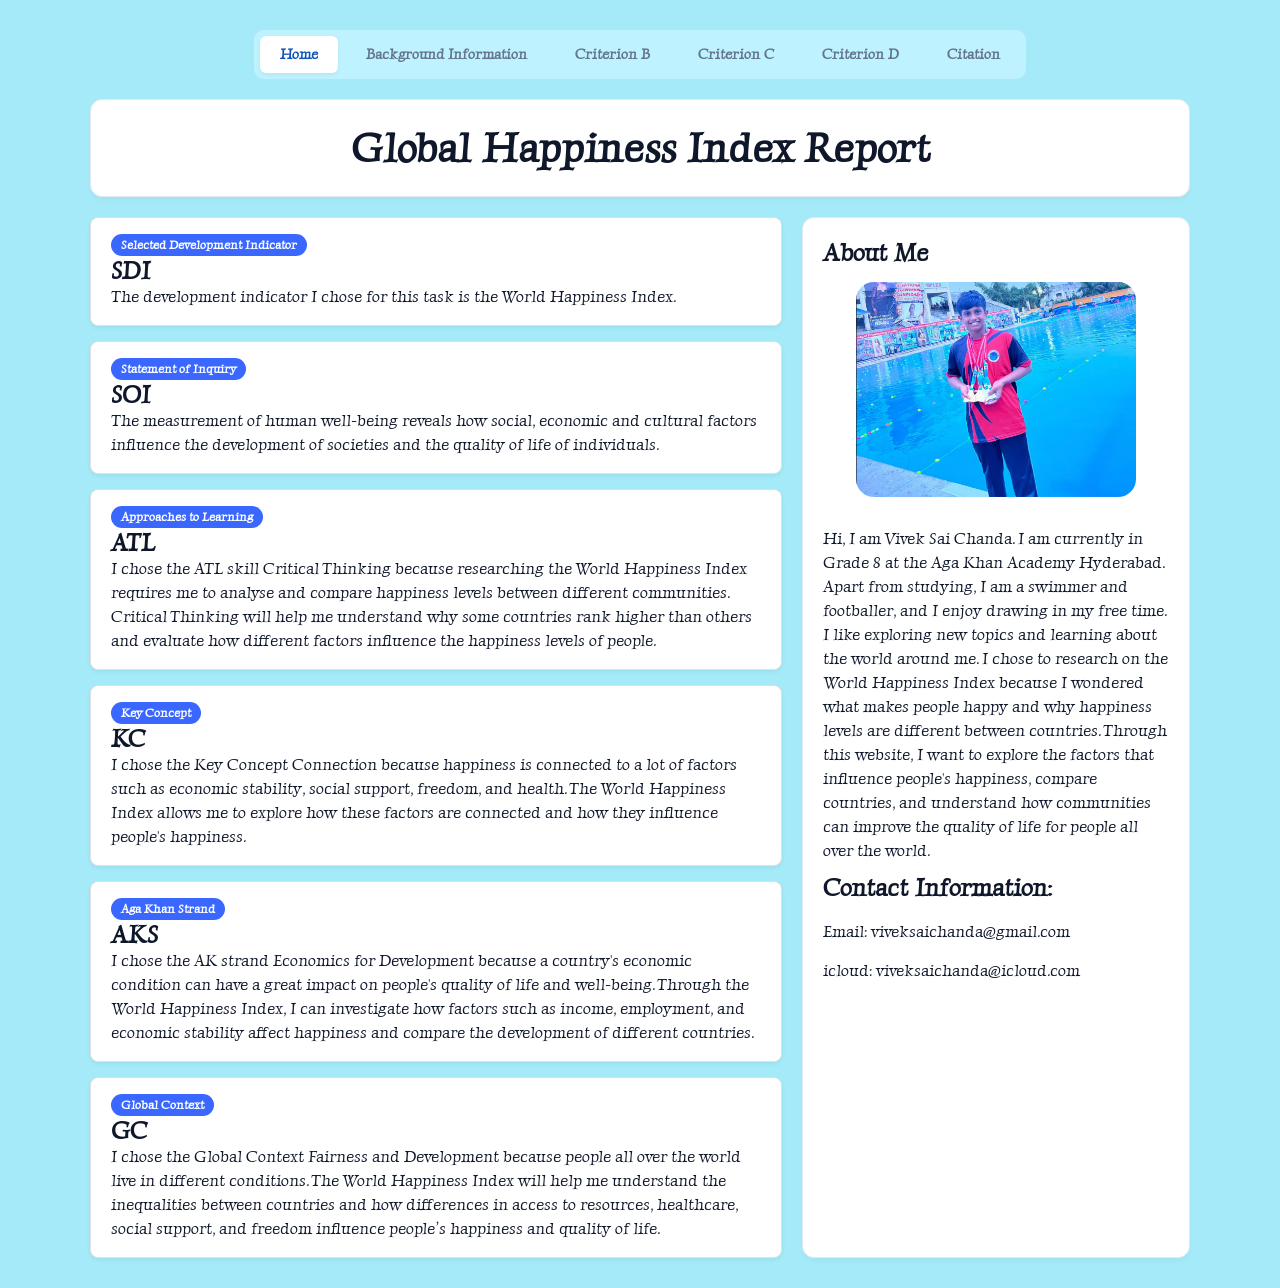
==== commit 1bdf1f34: "finished website before touchups" ====
--- a/index.html
+++ b/index.html
@@ -521,9 +521,8 @@
         <div id="tab-criterion-c" class="tab-content" style="display: none;">
             <section class="card content-card">
                 <h2>Speech on World Happiness Index</h2>
-                <video src="video.mp4" controls width="640" height="360"></video>
-                <h2>Transcript</h2>
-                <p>...</p>
+                <video src="clideo_editor_f74edd1d37d74251982f1bbd32eddf2a.mp4" controls width="640" height="360"></video>
+                
             </section>
         </div>
 
@@ -531,6 +530,7 @@
         <div id="tab-criterion-d" class="tab-content" style="display: none;">
 
             <!-- Box 1: Stakeholders -->
+            <h2>Stakeholders And Their Roles</h2>
             <div class="stakeholder-marquee" id="stakeholderMarquee">
                 <div class="stakeholder-track" id="stakeholderTrack">
                     <div class="stakeholder-slide-card">
@@ -556,7 +556,7 @@
                     <div class="stakeholder-slide-card">
                         <div class="stakeholder-img-wrap">
                             <img src="oxford.jpg" alt="University of Oxford's Wellbeing Research Centre">
-                            <h3>University of Oxford’s Wellbeing Research Centre</h3>
+                            <h3>People on Steps Outside a Large Building With Columns.</h3>
                         </div>
                         <p><strong>Role in improving the indicator:</strong> Researchers here study happiness data to
                             find out what truly helps people feel good about their lives so leaders can make smarter
@@ -638,7 +638,7 @@
 
                     <div class="stakeholder-slide-card">
                         <div class="stakeholder-img-wrap">
-                            <img src="ngos.jpg" alt="NGOs">
+                            <img src="NGOs.jpeg" alt="NGOs">
                             <h3>NGOs</h3>
                         </div>
                         <p><strong>Role in improving the indicator:</strong> Helpers in charity groups step in to give
@@ -699,32 +699,61 @@
             </section>
 
             <!-- Box 3: Development Analysis -->
-<section class="card content-card" style="margin-bottom: 24px;">
-    <h2>Development Analysis</h2>
-    <p style="margin-bottom: 18px; line-height: 1.6;">
-        Scores on the World Happiness Index (measured on the 0 to 10 Cantril Ladder) do not happen by accident. They reflect big differences in how countries are developed across social, economic, and political life, and they show how well-being varies from place to place around the world.
-    </p>
-
-    <h3 style="margin-top: 20px; margin-bottom: 10px;">Social Factors</h3>
-    <p style="margin-bottom: 18px; line-height: 1.6;">
-        High-scoring countries usually have strong social support, reliable healthcare, good education, and high equality in everyday life. When people can depend on family, friends, and neighbors during hard times and get quality medical care without going broke, their daily quality of life stays higher. Cultural habits also shape social connection, which is why places with close family and community ties, like Costa Rica and Mexico, can score well even without top-tier wealth. By contrast, low-scoring countries often struggle with weaker health services, unequal access to education, higher stress, or deep social division, making it harder for everyday people to feel secure and supported.
-    </p>
-
-    <h3 style="margin-top: 20px; margin-bottom: 10px;">Economic Factors</h3>
-    <p style="margin-bottom: 18px; line-height: 1.6;">
-        Economic conditions shape how much stress families feel over basic needs like food, housing, jobs, and healthcare. Countries with higher scores generally offer steadier jobs, stronger incomes, better infrastructure, and more economic opportunities, which helps lift people out of extreme poverty. Still, money alone does not guarantee top rankings—some wealthier countries like the United States, Canada, and the United Kingdom have faced challenges such as high living or housing costs and work stress that pull well-being down. Meanwhile, countries facing widespread poverty, shaky job markets, or weak infrastructure—such as Afghanistan, Sierra Leone, and Malawi—tend to sit much lower because daily survival takes up so much energy.
-    </p>
-
-    <h3 style="margin-top: 20px; margin-bottom: 10px;">Political Factors</h3>
-    <p style="margin-bottom: 18px; line-height: 1.6;">
-        Political choices and institutions decide whether a country's money and resources actually reach everyday families. Higher-scoring nations—especially in Northern Europe like Finland, Denmark, and Iceland—usually benefit from political stability, trustworthy institutions, low corruption, strong personal freedoms, and public spending on services that support families and health. Lower-scoring countries more often deal with political instability, conflict or war, corruption, weak public services, or policies that leave vulnerable groups behind.
-    </p>
-
-    <h3 style="margin-top: 20px; margin-bottom: 10px;">Spatial Comparison: High vs. Low Scores</h3>
-    <p style="margin-bottom: 0; line-height: 1.6;">
-        Looking across the world map, happiness scores show clear spatial patterns rather than being evenly spread. Countries with high scores—such as Finland, Denmark, and Iceland, alongside socially connected places like Costa Rica and Mexico—tend to combine stronger social trust, safer communities, or supportive public and family systems. Countries with low scores—such as Afghanistan, Sierra Leone, and Malawi—are much more likely to face overlapping problems like conflict, poverty, and weak institutions. Meanwhile, fast-growing countries like India (ranked 116th in 2026, up from 139th in 2020) show how economic growth and expanding services can lift rankings over time even while issues like inequality, pollution, and corruption still hold scores back.
-    </p>
-</section>
+            <section class="card content-card" style="margin-bottom: 24px;">
+                <h2>Development Analysis</h2>
+                <p style="margin-bottom: 18px; line-height: 1.6;">
+                    Rankings in the world happiness index are not given by accident. They reflect huge differences in
+                    how countries are developed across social, economic, and politcal life, they also show how
+                    well-being varies from place to place around the world.
+                </p>
+
+                <h3 style="margin-top: 20px; margin-bottom: 10px;">Social Factors</h3>
+                <p style="margin-bottom: 18px; line-height: 1.6;">
+                    Countries that rank high in the World Happiness Index have strong social support, healthcare,
+                    education, and high equality in everyday life. When people have the option to depend on
+                    family,friends, or neighbors when they are going through hard times and get good qulity medical care
+                    without having to completely empty their pockets, they perceive their quality of life to be higher.
+                    Cultural habits also affect social connection, which is why places with close family and community
+                    bonds like Costa Rica and Mexico rank high in the World Happiness Index.Countries that rank low in
+                    the World Happiness Index frequently struggle with poor healthcare, unequal access to education and
+                    immense social division, which makes it harder for people to feel secure and supporterd negatively
+                    affecting the way they perceive their happiness.
+                </p>
+
+                <h3 style="margin-top: 20px; margin-bottom: 10px;">Economic Factors</h3>
+                <p style="margin-bottom: 18px; line-height: 1.6;">
+                    Economic conditions shape how much stress families feel over basic needs like food, housing, jobs,
+                    and healthcare. Countries with higher scores generally offer steadier jobs, stronger incomes, better
+                    infrastructure, and more economic opportunities, which helps lift people out of extreme poverty.
+                    Still, money alone does not guarantee top rankings—some wealthier countries like the United States,
+                    Canada, and the United Kingdom have faced challenges such as high living or housing costs and work
+                    stress that pull well-being down. Meanwhile, countries facing widespread poverty, shaky job markets,
+                    or weak infrastructure—such as Afghanistan, Sierra Leone, and Malawi—tend to sit much lower because
+                    daily survival takes up so much energy.          
+                </p>
+
+                <h3 style="margin-top: 20px; margin-bottom: 10px;">Political Factors</h3>
+                <p style="margin-bottom: 18px; line-height: 1.6;">
+                    Political choices and institutions decide whether a country's money and resources actually reach
+                    everyday families. Higher-scoring nations—especially in Northern Europe like Finland, Denmark, and
+                    Iceland—usually benefit from political stability, trustworthy institutions, low corruption, strong
+                    personal freedoms, and public spending on services that support families and health. Lower-scoring
+                    countries more often deal with political instability, conflict or war, corruption, weak public
+                    services, or policies that leave vulnerable groups behind.
+                </p>
+
+                <h3 style="margin-top: 20px; margin-bottom: 10px;">Spatial Comparison: High vs. Low Scores</h3>
+                <p style="margin-bottom: 0; line-height: 1.6;">
+                    Looking across the world map, happiness scores show clear spatial patterns rather than being evenly
+                    spread. Countries with high scores—such as Finland, Denmark, and Iceland, alongside socially
+                    connected places like Costa Rica and Mexico—tend to combine stronger social trust, safer
+                    communities, or supportive public and family systems. Countries with low scores—such as Afghanistan,
+                    Sierra Leone, and Malawi—are much more likely to face overlapping problems like conflict, poverty,
+                    and weak institutions. Meanwhile, fast-growing countries like India (ranked 116th in 2026, up from
+                    139th in 2020) show how economic growth and expanding services can lift rankings over time even
+                    while issues like inequality, pollution, and corruption still hold scores back.
+                </p>
+            </section>
         </div>
         <div id="tab-citation" class="tab-content" style="display: none;">
 
@@ -793,333 +822,345 @@
             <section class="card content-card" style="margin-bottom: 24px;">
                 <h2>Reflection</h2>
                 <p style="margin-bottom: 0; line-height: 1.6;">
-                    <!-- Paste your Reflection text here -->
+                    The process of making this website and researching on the world happiness index have taught me a lot
+                    of things such as how different factors such as instant economical aid and ongoing family support
+                    affect happiness levels. Apart from this I have learn other things that will help me in the future
+                    such as structuring a website so that it looks good and even some coding that I did not know
+                    previously. Lastly this website has developed my overall research skills , self management skills,
+                    and time managments skills which I am really grateful for.
                 </p>
             </section>
 
             <!-- Box 3: Citations (At the End) -->
-           <section class="card content-card" style="margin-bottom: 24px;">
-    <h2>Citation</h2>
-    <section class="mla-works-cited" style="overflow-wrap: anywhere;">
-        <h3 style="text-align: center; margin-top: 12px; margin-bottom: 16px;">Works Cited</h3>
-
-        <p style="margin-bottom: 14px; line-height: 1.6;">“Cantril’s Ladder of Life Satisfaction With
-            Scale.” <em>Google Images</em>, <a
-                href="https://encrypted-tbn0.gstatic.com/images?q=tbn:ANd9GcSHZs0tH5pX1q0v0EHsf5VayXFeS8PEPGc9fxv1lDIoYQ&amp;s=10"
-                target="_blank"
-                rel="noopener">encrypted-tbn0.gstatic.com/images?q=tbn:ANd9GcSHZs0tH5pX1q0v0EHsf5VayXFeS8PEPGc9fxv1lDIoYQ&amp;s=10</a>.
-            Accessed 24 Nov. 2026. Diagram.</p>
-
-        <p style="margin-bottom: 14px; line-height: 1.6;">“Contributors to Happiness Pie Chart.” <em>Google
-                Images</em>, <a
-                href="https://encrypted-tbn0.gstatic.com/images?q=tbn:ANd9GcRPPLdw-KQwIBWI47MfqBTh_f2barnwDz_4V8JUlCZpGA&amp;s=10"
-                target="_blank"
-                rel="noopener">encrypted-tbn0.gstatic.com/images?q=tbn:ANd9GcRPPLdw-KQwIBWI47MfqBTh_f2barnwDz_4V8JUlCZpGA&amp;s=10</a>.
-            Accessed 24 Nov. 2026. Chart.</p>
-
-        <p style="margin-bottom: 14px; line-height: 1.6;">“Fiscal Monitor.” <em>IMF</em>, <a
-                href="https://www.imf.org/en/Publications/FM" target="_blank"
-                rel="noopener">www.imf.org/en/Publications/FM</a>. Accessed 21 Nov. 2026.</p>
-
-        <p style="margin-bottom: 14px; line-height: 1.6;">Gallup. “Global Research.” <em>Gallup</em>, 2023,
-            <a href="https://www.gallup.com/analytics/318875/global-research.aspx" target="_blank"
-                rel="noopener">www.gallup.com/analytics/318875/global-research.aspx</a>. Accessed 21 Nov.
-            2026.
-        </p>
-
-        <p style="margin-bottom: 14px; line-height: 1.6;">———. “World Happiness Report 2026.”
-            <em>Gallup</em>, 2026, <a
-                href="https://www.gallup.com/analytics/349487/world-happiness-report.aspx" target="_blank"
-                rel="noopener">www.gallup.com/analytics/349487/world-happiness-report.aspx</a>. Accessed 21
-            Nov. 2026.
-        </p>
-
-        <p style="margin-bottom: 14px; line-height: 1.6;">“Global Happiness Index Map of the World In 2026.”
-            <em>Google Images</em>, <a
-                href="https://encrypted-tbn0.gstatic.com/images?q=tbn:ANd9GcQTxJqZnkRlXsJ1Rwb4xxLS0XV0D5K9IVdO__0BsEeTUA&amp;s=10"
-                target="_blank"
-                rel="noopener">encrypted-tbn0.gstatic.com/images?q=tbn:ANd9GcQTxJqZnkRlXsJ1Rwb4xxLS0XV0D5K9IVdO__0BsEeTUA&amp;s=10</a>.
-            Accessed 24 Nov. 2026. Map.
-        </p>
-
-        <p style="margin-bottom: 14px; line-height: 1.6;">“Good Health and Well-Being Goal 3 Icon.”
-            <em>Google Images</em>, <a
-                href="https://encrypted-tbn0.gstatic.com/images?q=tbn:ANd9GcQZUHnePZVuctClirIkAnzaeLmuJkVhYg7LqWIzy501BA&amp;s=10"
-                target="_blank"
-                rel="noopener">encrypted-tbn0.gstatic.com/images?q=tbn:ANd9GcQZUHnePZVuctClirIkAnzaeLmuJkVhYg7LqWIzy501BA&amp;s=10</a>.
-            Accessed 24 Nov. 2026. Logo.
-        </p>
-
-        <p style="margin-bottom: 14px; line-height: 1.6;">“Grand Chamber With Tiered Seating and Chandeliers.”
-            <em>Google Images</em>, <a
-                href="https://encrypted-tbn0.gstatic.com/images?q=tbn:ANd9GcTy4S4gizFS6yXM5LyoOYqXPkvby8FnjecY4lkx_s9Lxw&amp;s=10"
-                target="_blank"
-                rel="noopener">encrypted-tbn0.gstatic.com/images?q=tbn:ANd9GcTy4S4gizFS6yXM5LyoOYqXPkvby8FnjecY4lkx_s9Lxw&amp;s=10</a>.
-            Accessed 24 Nov. 2026. Photograph.
-        </p>
-
-        <p style="margin-bottom: 14px; line-height: 1.6;"><em>Gstatic.Com</em>, 2026, <a
-                href="https://encrypted-tbn0.gstatic.com/images?q=tbn:ANd9GcRO8Ui0XN-MrKf6hX_DSYXg9SUU7rY0tF8Z5bHgxFx_jA&amp;s=10"
-                target="_blank"
-                rel="noopener">encrypted-tbn0.gstatic.com/images?q=tbn:ANd9GcRO8Ui0XN-MrKf6hX_DSYXg9SUU7rY0tF8Z5bHgxFx_jA&amp;s=10</a>.
-            Accessed 24 Nov. 2026.
-        </p>
-
-        <p style="margin-bottom: 14px; line-height: 1.6;">Helliwell, John F., et al., editors. <em>World
-                Happiness Report 2020</em>. Sustainable Development Solutions
-            Network, 2020, <a href="https://worldhappiness.report/ed/2020/" target="_blank"
-                rel="noopener">worldhappiness.report/ed/2020/</a>. Accessed 21 Nov. 2026.</p>
-
-        <p style="margin-bottom: 14px; line-height: 1.6;">———, editors. <em>World Happiness Report
-                2021</em>. Sustainable Development Solutions Network, 2021, <a
-                href="https://worldhappiness.report/ed/2021/" target="_blank"
-                rel="noopener">worldhappiness.report/ed/2021/</a>. Accessed 21 Nov. 2026.</p>
-
-        <p style="margin-bottom: 14px; line-height: 1.6;">———, editors. <em>World Happiness Report
-                2022</em>. Sustainable Development Solutions Network, 2022, <a
-                href="https://worldhappiness.report/ed/2022/" target="_blank"
-                rel="noopener">worldhappiness.report/ed/2022/</a>. Accessed 21 Nov. 2026.</p>
-
-        <p style="margin-bottom: 14px; line-height: 1.6;">———, editors. <em>World Happiness Report
-                2023</em>. Sustainable Development Solutions Network, 2023, <a
-                href="https://worldhappiness.report/ed/2023/" target="_blank"
-                rel="noopener">worldhappiness.report/ed/2023/</a>. Accessed 21 Nov. 2026.</p>
-
-        <p style="margin-bottom: 14px; line-height: 1.6;">———, editors. <em>World Happiness Report
-                2024</em>. Wellbeing Research Centre, University of Oxford, 2024, <a
-                href="https://worldhappiness.report/ed/2024/" target="_blank"
-                rel="noopener">worldhappiness.report/ed/2024/</a>. Accessed 21 Nov. 2026.</p>
-
-        <p style="margin-bottom: 14px; line-height: 1.6;">———, editors. <em>World Happiness Report
-                2025</em>. Wellbeing Research Centre, University of Oxford, 2025, <a
-                href="https://worldhappiness.report/ed/2025/" target="_blank"
-                rel="noopener">worldhappiness.report/ed/2025/</a>. Accessed 21 Nov. 2026.</p>
-
-        <p style="margin-bottom: 14px; line-height: 1.6;">———, editors. <em>World Happiness Report
-                2026</em>. Wellbeing Research Centre, University of Oxford, 2026, <a
-                href="https://worldhappiness.report/ed/2026/" target="_blank"
-                rel="noopener">worldhappiness.report/ed/2026/</a>. Accessed 21 Nov. 2026.</p>
-
-        <p style="margin-bottom: 14px; line-height: 1.6;">IMF. “Policy Responses to COVID-19.”
-            <em>International Monetary Fund</em>, 2 July 2021, <a
-                href="https://www.imf.org/en/Topics/imf-and-covid19/Policy-Responses-to-COVID-19"
-                target="_blank"
-                rel="noopener">www.imf.org/en/Topics/imf-and-covid19/Policy-Responses-to-COVID-19</a>.
-            Accessed 21 Nov. 2026.
-        </p>
-
-        <p style="margin-bottom: 14px; line-height: 1.6;">“Journal of European Social Policy.” <em>SAGE
-                Journals</em>, 2019, <a href="https://journals.sagepub.com/home/esp" target="_blank"
-                rel="noopener">journals.sagepub.com/home/esp</a>. Accessed 21 Nov. 2026.</p>
-
-        <p style="margin-bottom: 14px; line-height: 1.6;">“Journal of Happiness Studies.”
-            <em>SpringerLink</em>, 2018, <a href="https://link.springer.com/journal/10902" target="_blank"
-                rel="noopener">link.springer.com/journal/10902</a>. Accessed 21 Nov. 2026.
-        </p>
-
-        <p style="margin-bottom: 14px; line-height: 1.6;">Leppert, Rebecca. “5 Facts About Child Care Costs
-            in the U.S.” <em>Pew Research Center</em>, 25 Oct. 2024, <a
-                href="https://www.pewresearch.org/short-reads/2024/10/25/5-facts-about-child-care-costs-in-the-us/"
-                target="_blank"
-                rel="noopener">www.pewresearch.org/short-reads/2024/10/25/5-facts-about-child-care-costs-in-the-us/</a>.
-            Accessed 21 Nov. 2026.</p>
-
-        <p style="margin-bottom: 14px; line-height: 1.6;">“Magnifying Glass Over Various International Organization Logos.”
-            <em>Google Images</em>, <a
-                href="https://encrypted-tbn0.gstatic.com/images?q=tbn:ANd9GcRzAtcb0CcnONBrMNC21-jXGvdUAZyScwpcSr_zJp1_Dw&amp;s=10"
-                target="_blank"
-                rel="noopener">encrypted-tbn0.gstatic.com/images?q=tbn:ANd9GcRzAtcb0CcnONBrMNC21-jXGvdUAZyScwpcSr_zJp1_Dw&amp;s=10</a>.
-            Accessed 24 Nov. 2026. Photograph.
-        </p>
-
-        <p style="margin-bottom: 14px; line-height: 1.6;">“Man in Suit Looking at Charts on Computer.” <em>Google Images</em>,
-            <a href="https://encrypted-tbn0.gstatic.com/images?q=tbn:ANd9GcRRGpcPRAVwDE_scCEHT3ntDMFlik0tcaf3sn5b1ABNcw&amp;s=10"
-                target="_blank"
-                rel="noopener">encrypted-tbn0.gstatic.com/images?q=tbn:ANd9GcRRGpcPRAVwDE_scCEHT3ntDMFlik0tcaf3sn5b1ABNcw&amp;s=10</a>.
-            Accessed 24 Nov. 2026. Photograph.
-        </p>
-
-        <p style="margin-bottom: 14px; line-height: 1.6;">“The Most and Least Happy Countries Around the
-            World 2022.” <em>Google Images</em>, <a
-                href="https://encrypted-tbn0.gstatic.com/images?q=tbn:ANd9GcRQ7RiQSD1MoXtu4_pyx_WE9LtU7ZMnLiHaIdGhkZKTJQ&amp;s=10"
-                target="_blank"
-                rel="noopener">encrypted-tbn0.gstatic.com/images?q=tbn:ANd9GcRQ7RiQSD1MoXtu4_pyx_WE9LtU7ZMnLiHaIdGhkZKTJQ&amp;s=10</a>.
-            Accessed 24 Nov. 2026. Infographic.</p>
-
-        <p style="margin-bottom: 14px; line-height: 1.6;">“OECD Family Database.” <em>OECD</em>, 2024, <a
-                href="https://www.oecd.org/en/data/datasets/oecd-family-database.html" target="_blank"
-                rel="noopener">www.oecd.org/en/data/datasets/oecd-family-database.html</a>. Accessed 21 Nov.
-            2026.</p>
-
-        <p style="margin-bottom: 14px; line-height: 1.6;">“Paid Parental Leave: Big Differences for Mothers
-            and Fathers.” <em>OECD</em>, 2024, <a
-                href="https://www.oecd.org/en/blogs/2023/01/Paid-parental-leave--Big-differences-for-mothers-and-fathers.html"
-                target="_blank"
-                rel="noopener">www.oecd.org/en/blogs/2023/01/Paid-parental-leave--Big-differences-for-mothers-and-fathers.html</a>.
-            Accessed 21 Nov. 2026.</p>
-
-        <p style="margin-bottom: 14px; line-height: 1.6;">Parker, Kim, et al. “Women, Work and Caregiving
-            Through the Arc of Family Life.” <em>Pew Research Center</em>,
-            22 Oct. 2026, <a
-                href="https://www.pewresearch.org/social-trends/2026/10/22/women-work-and-caregiving-through-the-arc-of-family-life/"
-                target="_blank"
-                rel="noopener">www.pewresearch.org/social-trends/2026/10/22/women-work-and-caregiving-through-the-arc-of-family-life/</a>.
-            Accessed 21 Nov. 2026.</p>
-
-        <p style="margin-bottom: 14px; line-height: 1.6;">“People on Steps Outside a Large Building With Columns.”
-            <em>Google Images</em>, <a
-                href="https://encrypted-tbn0.gstatic.com/images?q=tbn:ANd9GcQprMQAi9dfE3TGQGFitUcxm160lW3_z3c4z0MEAaNz0Q&amp;s=10"
-                target="_blank"
-                rel="noopener">encrypted-tbn0.gstatic.com/images?q=tbn:ANd9GcQprMQAi9dfE3TGQGFitUcxm160lW3_z3c4z0MEAaNz0Q&amp;s=10</a>.
-            Accessed 24 Nov. 2026. Photograph.
-        </p>
-
-        <p style="margin-bottom: 14px; line-height: 1.6;">“Press Surrounded by Reporters and Cameras.”
-            <em>Google Images</em>, <a
-                href="https://encrypted-tbn0.gstatic.com/images?q=tbn:ANd9GcTEH4TgPPCAuPvZH4wuQXPIVthayDoLI8vrzBjdfmn0nA&amp;s=10"
-                target="_blank"
-                rel="noopener">encrypted-tbn0.gstatic.com/images?q=tbn:ANd9GcTEH4TgPPCAuPvZH4wuQXPIVthayDoLI8vrzBjdfmn0nA&amp;s=10</a>.
-            Accessed 24 Nov. 2026. Photograph.
-        </p>
-
-        <p style="margin-bottom: 14px; line-height: 1.6;">“Protesters Raise Their Fists and Phones in the Air.”
-            <em>Google Images</em>, <a
-                href="https://encrypted-tbn0.gstatic.com/images?q=tbn:ANd9GcTN-9MxxwTAws5nS5-9DwKTyRCOEMVZmniXPzyESvHigg&amp;s=10"
-                target="_blank"
-                rel="noopener">encrypted-tbn0.gstatic.com/images?q=tbn:ANd9GcTN-9MxxwTAws5nS5-9DwKTyRCOEMVZmniXPzyESvHigg&amp;s=10</a>.
-            Accessed 24 Nov. 2026. Photograph.
-        </p>
-
-        <p style="margin-bottom: 14px; line-height: 1.6;">“Refugee Camp With Tents and People.”
-            <em>Google Images</em>, <a
-                href="https://encrypted-tbn0.gstatic.com/images?q=tbn:ANd9GcSkY5WeWwbIeCToFigDhg53jqxfcySNfxy2Cnmbs-OzQA&amp;s=10"
-                target="_blank"
-                rel="noopener">encrypted-tbn0.gstatic.com/images?q=tbn:ANd9GcSkY5WeWwbIeCToFigDhg53jqxfcySNfxy2Cnmbs-OzQA&amp;s=10</a>.
-            Accessed 24 Nov. 2026. Photograph.
-        </p>
-
-        <p style="margin-bottom: 14px; line-height: 1.6;">“Several Skyscrapers With Corporate Logos Visible.”
-            <em>Google Images</em>, <a
-                href="https://encrypted-tbn0.gstatic.com/images?q=tbn:ANd9GcTVDjzLJ02nlzCAf2GD6MJz50XVqwN3L-GWXYsOrvPw6w&amp;s=10"
-                target="_blank"
-                rel="noopener">encrypted-tbn0.gstatic.com/images?q=tbn:ANd9GcTVDjzLJ02nlzCAf2GD6MJz50XVqwN3L-GWXYsOrvPw6w&amp;s=10</a>.
-            Accessed 24 Nov. 2026. Photograph.
-        </p>
-
-        <p style="margin-bottom: 14px; line-height: 1.6;">“Social Expenditure Database (SOCX).”
-            <em>OECD</em>, 7 Apr. 2024, <a
-                href="https://www.oecd.org/en/data/datasets/social-expenditure-database-socx.html"
-                target="_blank"
-                rel="noopener">www.oecd.org/en/data/datasets/social-expenditure-database-socx.html</a>.
-            Accessed 21 Nov. 2026.
-        </p>
-
-        <p style="margin-bottom: 14px; line-height: 1.6;">“Social Indicators Research.”
-            <em>SpringerLink</em>, 2019, <a href="https://link.springer.com/journal/11205" target="_blank"
-                rel="noopener">link.springer.com/journal/11205</a>. Accessed 21 Nov. 2026.
-        </p>
-
-        <p style="margin-bottom: 14px; line-height: 1.6;">“Students in a Lecture Hall With Laptops.”
-            <em>Google Images</em>, <a
-                href="https://encrypted-tbn0.gstatic.com/images?q=tbn:ANd9GcS49BkgCFQZl9x0_VJK4LBlgdRyLOF2dYNgBDCsKF7im467f2sW3iq7Qlwp&amp;s=10"
-                target="_blank"
-                rel="noopener">encrypted-tbn0.gstatic.com/images?q=tbn:ANd9GcS49BkgCFQZl9x0_VJK4LBlgdRyLOF2dYNgBDCsKF7im467f2sW3iq7Qlwp&amp;s=10</a>.
-            Accessed 24 Nov. 2026. Photograph.
-        </p>
-
-        <p style="margin-bottom: 14px; line-height: 1.6;">“Teacher Reading to Children in Classroom.”
-            <em>Google Images</em>, <a
-                href="https://encrypted-tbn0.gstatic.com/images?q=tbn:ANd9GcQhg7HYKTwo3e5J5N6EPb4GiSefbKxkLCipmoiiKKnZDakFgiTuB1xYlfBg&amp;s=10"
-                target="_blank"
-                rel="noopener">encrypted-tbn0.gstatic.com/images?q=tbn:ANd9GcQhg7HYKTwo3e5J5N6EPb4GiSefbKxkLCipmoiiKKnZDakFgiTuB1xYlfBg&amp;s=10</a>.
-            Accessed 24 Nov. 2026. Photograph.
-        </p>
-
-        <p style="margin-bottom: 14px; line-height: 1.6;">“The Gallup Building Entrance.” <em>Google Images</em>,
-            <a href="https://encrypted-tbn0.gstatic.com/images?q=tbn:ANd9GcSE_S5m5cCE2jnQveXbKx3bttz5gzHvB3vJcYl0Ubtiew&amp;s=10"
-                target="_blank"
-                rel="noopener">encrypted-tbn0.gstatic.com/images?q=tbn:ANd9GcSE_S5m5cCE2jnQveXbKx3bttz5gzHvB3vJcYl0Ubtiew&amp;s=10</a>.
-            Accessed 24 Nov. 2026. Photograph.
-        </p>
-
-        <p style="margin-bottom: 14px; line-height: 1.6;">“Therapist Taking Notes During Session.”
-            <em>Google Images</em>, <a
-                href="https://encrypted-tbn0.gstatic.com/images?q=tbn:ANd9GcS_nwfN2USZ0UdK7QCnFEZAwYz5fBReT41VnUYEZrbQAA&amp;s=10"
-                target="_blank"
-                rel="noopener">encrypted-tbn0.gstatic.com/images?q=tbn:ANd9GcS_nwfN2USZ0UdK7QCnFEZAwYz5fBReT41VnUYEZrbQAA&amp;s=10</a>.
-            Accessed 24 Nov. 2026. Photograph.
-        </p>
-
-        <p style="margin-bottom: 14px; line-height: 1.6;">“UN SDG 10 Reduced Inequalities Logo.” <em>Google
-                Images</em>, <a
-                href="https://encrypted-tbn0.gstatic.com/images?q=tbn:ANd9GcTKrEeHzLbVhpl0l197802zErANFZIvi1c4VpoQaR3FtA&amp;s=10"
-                target="_blank"
-                rel="noopener">encrypted-tbn0.gstatic.com/images?q=tbn:ANd9GcTKrEeHzLbVhpl0l197802zErANFZIvi1c4VpoQaR3FtA&amp;s=10</a>.
-            Accessed 24 Nov. 2026. Logo.
-        </p>
-
-        <p style="margin-bottom: 14px; line-height: 1.6;">“UN SDG 8 Decent Work and Economic Growth Icon.”
-            <em>Google Images</em>, <a
-                href="https://encrypted-tbn0.gstatic.com/images?q=tbn:ANd9GcTazE4D-OEuhheS62XV-wih0F4EOA-O58WeAvuqqMQNzg&amp;s=10"
-                target="_blank"
-                rel="noopener">encrypted-tbn0.gstatic.com/images?q=tbn:ANd9GcTazE4D-OEuhheS62XV-wih0F4EOA-O58WeAvuqqMQNzg&amp;s=10</a>.
-            Accessed 24 Nov. 2026. Logo.
-        </p>
-
-        <p style="margin-bottom: 14px; line-height: 1.6;">“United Nations 17 Partnerships for the Goals
-            Logo.” <em>Google Images</em>, <a
-                href="https://encrypted-tbn0.gstatic.com/images?q=tbn:ANd9GcTmEeU8qFiRsUz9YukhL8LcXHuaSpBsgAJnRbBLl00GxjJPdQBT3cM7Elo&amp;s=10"
-                target="_blank"
-                rel="noopener">encrypted-tbn0.gstatic.com/images?q=tbn:ANd9GcTmEeU8qFiRsUz9YukhL8LcXHuaSpBsgAJnRbBLl00GxjJPdQBT3cM7Elo&amp;s=10</a>.
-            Accessed 24 Nov. 2026. Logo.
-        </p>
-
-        <p style="margin-bottom: 14px; line-height: 1.6;">“United Nations Flags Outside Building.”
-            <em>Google Images</em>, <a
-                href="https://encrypted-tbn0.gstatic.com/images?q=tbn:ANd9GcQCRFqixNdQREflyl1Ai_ph4D9fn3KPena1QLlaSZwGfw&amp;s=10"
-                target="_blank"
-                rel="noopener">encrypted-tbn0.gstatic.com/images?q=tbn:ANd9GcQCRFqixNdQREflyl1Ai_ph4D9fn3KPena1QLlaSZwGfw&amp;s=10</a>.
-            Accessed 24 Nov. 2026. Photograph.
-        </p>
-
-        <p style="margin-bottom: 14px; line-height: 1.6;">“United Nations SDG 1 No Poverty Logo.” <em>Google
-                Images</em>, <a
-                href="https://encrypted-tbn0.gstatic.com/images?q=tbn:ANd9GcSQrDDMAEURHtlb_jPpevyvh-HNp78DBpm8Oat8paxBmQ&amp;s=10"
-                target="_blank"
-                rel="noopener">encrypted-tbn0.gstatic.com/images?q=tbn:ANd9GcSQrDDMAEURHtlb_jPpevyvh-HNp78DBpm8Oat8paxBmQ&amp;s=10</a>.
-            Accessed 24 Nov. 2026. Logo.
-        </p>
-
-        <p style="margin-bottom: 14px; line-height: 1.6;">“United Nations Sustainable Development Goal 16.”
-            <em>Google Images</em>, <a
-                href="https://encrypted-tbn0.gstatic.com/images?q=tbn:ANd9GcSwRrHbDrNb5oF8OTju_i_3rIVVoohvcwhDMlwkOyFhnA&amp;s=10"
-                target="_blank"
-                rel="noopener">encrypted-tbn0.gstatic.com/images?q=tbn:ANd9GcSwRrHbDrNb5oF8OTju_i_3rIVVoohvcwhDMlwkOyFhnA&amp;s=10</a>.
-            Accessed 24 Nov. 2026. Logo.
-        </p>
-
-        <p style="margin-bottom: 14px; line-height: 1.6;">“Why Is Finland the Happiest Country in the
-            World?” <em>Encyclopedia Britannica</em>, 24 June 2025, <a
-                href="https://www.britannica.com/topic/Why-Is-Finland-the-Happiest-Country-in-the-World"
-                target="_blank"
-                rel="noopener">www.britannica.com/topic/Why-Is-Finland-the-Happiest-Country-in-the-World</a>.
-            Accessed 21 Nov. 2026.
-        </p>
-
-        <p style="margin-bottom: 14px; line-height: 1.6;">“World Bank Open Data.” <em>World Bank</em>, 2025,
-            <a href="https://data.worldbank.org/" target="_blank" rel="noopener">data.worldbank.org/</a>.
-            Accessed 21 Nov. 2026.
-        </p>
-
-        <p style="margin-bottom: 0; line-height: 1.6;">“The World’s Happiest Countries for 2026 – and What
-            They Get Right.” <em>Wellbeing Research Centre</em>, Mar.
-            2026, <a
-                href="https://wellbeing.hmc.ox.ac.uk/news/the-worlds-happiest-countries-for-2026-and-what-they-get-right/"
-                target="_blank"
-                rel="noopener">wellbeing.hmc.ox.ac.uk/news/the-worlds-happiest-countries-for-2026-and-what-they-get-right/</a>.
-            Accessed 21 Nov. 2026.</p>
-    </section>
-</section>
+            <section class="card content-card" style="margin-bottom: 24px;">
+                <h2>Citation</h2>
+                <section class="mla-works-cited" style="overflow-wrap: anywhere;">
+                    <h3 style="text-align: center; margin-top: 12px; margin-bottom: 16px;">Works Cited</h3>
+
+                    <p style="margin-bottom: 14px; line-height: 1.6;">“Cantril’s Ladder of Life Satisfaction With
+                        Scale.” <em>Google Images</em>, <a
+                            href="https://encrypted-tbn0.gstatic.com/images?q=tbn:ANd9GcSHZs0tH5pX1q0v0EHsf5VayXFeS8PEPGc9fxv1lDIoYQ&amp;s=10"
+                            target="_blank"
+                            rel="noopener">encrypted-tbn0.gstatic.com/images?q=tbn:ANd9GcSHZs0tH5pX1q0v0EHsf5VayXFeS8PEPGc9fxv1lDIoYQ&amp;s=10</a>.
+                        Accessed 24 Nov. 2026. Diagram.</p>
+
+                    <p style="margin-bottom: 14px; line-height: 1.6;">“Contributors to Happiness Pie Chart.” <em>Google
+                            Images</em>, <a
+                            href="https://encrypted-tbn0.gstatic.com/images?q=tbn:ANd9GcRPPLdw-KQwIBWI47MfqBTh_f2barnwDz_4V8JUlCZpGA&amp;s=10"
+                            target="_blank"
+                            rel="noopener">encrypted-tbn0.gstatic.com/images?q=tbn:ANd9GcRPPLdw-KQwIBWI47MfqBTh_f2barnwDz_4V8JUlCZpGA&amp;s=10</a>.
+                        Accessed 24 Nov. 2026. Chart.</p>
+
+                    <p style="margin-bottom: 14px; line-height: 1.6;">“Fiscal Monitor.” <em>IMF</em>, <a
+                            href="https://www.imf.org/en/Publications/FM" target="_blank"
+                            rel="noopener">www.imf.org/en/Publications/FM</a>. Accessed 21 Nov. 2026.</p>
+
+                    <p style="margin-bottom: 14px; line-height: 1.6;">Gallup. “Global Research.” <em>Gallup</em>, 2023,
+                        <a href="https://www.gallup.com/analytics/318875/global-research.aspx" target="_blank"
+                            rel="noopener">www.gallup.com/analytics/318875/global-research.aspx</a>. Accessed 21 Nov.
+                        2026.
+                    </p>
+
+                    <p style="margin-bottom: 14px; line-height: 1.6;">———. “World Happiness Report 2026.”
+                        <em>Gallup</em>, 2026, <a
+                            href="https://www.gallup.com/analytics/349487/world-happiness-report.aspx" target="_blank"
+                            rel="noopener">www.gallup.com/analytics/349487/world-happiness-report.aspx</a>. Accessed 21
+                        Nov. 2026.
+                    </p>
+
+                    <p style="margin-bottom: 14px; line-height: 1.6;">“Global Happiness Index Map of the World In 2026.”
+                        <em>Google Images</em>, <a
+                            href="https://encrypted-tbn0.gstatic.com/images?q=tbn:ANd9GcQTxJqZnkRlXsJ1Rwb4xxLS0XV0D5K9IVdO__0BsEeTUA&amp;s=10"
+                            target="_blank"
+                            rel="noopener">encrypted-tbn0.gstatic.com/images?q=tbn:ANd9GcQTxJqZnkRlXsJ1Rwb4xxLS0XV0D5K9IVdO__0BsEeTUA&amp;s=10</a>.
+                        Accessed 24 Nov. 2026. Map.
+                    </p>
+
+                    <p style="margin-bottom: 14px; line-height: 1.6;">“Good Health and Well-Being Goal 3 Icon.”
+                        <em>Google Images</em>, <a
+                            href="https://encrypted-tbn0.gstatic.com/images?q=tbn:ANd9GcQZUHnePZVuctClirIkAnzaeLmuJkVhYg7LqWIzy501BA&amp;s=10"
+                            target="_blank"
+                            rel="noopener">encrypted-tbn0.gstatic.com/images?q=tbn:ANd9GcQZUHnePZVuctClirIkAnzaeLmuJkVhYg7LqWIzy501BA&amp;s=10</a>.
+                        Accessed 24 Nov. 2026. Logo.
+                    </p>
+
+                    <p style="margin-bottom: 14px; line-height: 1.6;">“Grand Chamber With Tiered Seating and
+                        Chandeliers.”
+                        <em>Google Images</em>, <a
+                            href="https://encrypted-tbn0.gstatic.com/images?q=tbn:ANd9GcTy4S4gizFS6yXM5LyoOYqXPkvby8FnjecY4lkx_s9Lxw&amp;s=10"
+                            target="_blank"
+                            rel="noopener">encrypted-tbn0.gstatic.com/images?q=tbn:ANd9GcTy4S4gizFS6yXM5LyoOYqXPkvby8FnjecY4lkx_s9Lxw&amp;s=10</a>.
+                        Accessed 24 Nov. 2026. Photograph.
+                    </p>
+
+                    <p style="margin-bottom: 14px; line-height: 1.6;"><em>Gstatic.Com</em>, 2026, <a
+                            href="https://encrypted-tbn0.gstatic.com/images?q=tbn:ANd9GcRO8Ui0XN-MrKf6hX_DSYXg9SUU7rY0tF8Z5bHgxFx_jA&amp;s=10"
+                            target="_blank"
+                            rel="noopener">encrypted-tbn0.gstatic.com/images?q=tbn:ANd9GcRO8Ui0XN-MrKf6hX_DSYXg9SUU7rY0tF8Z5bHgxFx_jA&amp;s=10</a>.
+                        Accessed 24 Nov. 2026.
+                    </p>
+
+                    <p style="margin-bottom: 14px; line-height: 1.6;">Helliwell, John F., et al., editors. <em>World
+                            Happiness Report 2020</em>. Sustainable Development Solutions
+                        Network, 2020, <a href="https://worldhappiness.report/ed/2020/" target="_blank"
+                            rel="noopener">worldhappiness.report/ed/2020/</a>. Accessed 21 Nov. 2026.</p>
+
+                    <p style="margin-bottom: 14px; line-height: 1.6;">———, editors. <em>World Happiness Report
+                            2021</em>. Sustainable Development Solutions Network, 2021, <a
+                            href="https://worldhappiness.report/ed/2021/" target="_blank"
+                            rel="noopener">worldhappiness.report/ed/2021/</a>. Accessed 21 Nov. 2026.</p>
+
+                    <p style="margin-bottom: 14px; line-height: 1.6;">———, editors. <em>World Happiness Report
+                            2022</em>. Sustainable Development Solutions Network, 2022, <a
+                            href="https://worldhappiness.report/ed/2022/" target="_blank"
+                            rel="noopener">worldhappiness.report/ed/2022/</a>. Accessed 21 Nov. 2026.</p>
+
+                    <p style="margin-bottom: 14px; line-height: 1.6;">———, editors. <em>World Happiness Report
+                            2023</em>. Sustainable Development Solutions Network, 2023, <a
+                            href="https://worldhappiness.report/ed/2023/" target="_blank"
+                            rel="noopener">worldhappiness.report/ed/2023/</a>. Accessed 21 Nov. 2026.</p>
+
+                    <p style="margin-bottom: 14px; line-height: 1.6;">———, editors. <em>World Happiness Report
+                            2024</em>. Wellbeing Research Centre, University of Oxford, 2024, <a
+                            href="https://worldhappiness.report/ed/2024/" target="_blank"
+                            rel="noopener">worldhappiness.report/ed/2024/</a>. Accessed 21 Nov. 2026.</p>
+
+                    <p style="margin-bottom: 14px; line-height: 1.6;">———, editors. <em>World Happiness Report
+                            2025</em>. Wellbeing Research Centre, University of Oxford, 2025, <a
+                            href="https://worldhappiness.report/ed/2025/" target="_blank"
+                            rel="noopener">worldhappiness.report/ed/2025/</a>. Accessed 21 Nov. 2026.</p>
+
+                    <p style="margin-bottom: 14px; line-height: 1.6;">———, editors. <em>World Happiness Report
+                            2026</em>. Wellbeing Research Centre, University of Oxford, 2026, <a
+                            href="https://worldhappiness.report/ed/2026/" target="_blank"
+                            rel="noopener">worldhappiness.report/ed/2026/</a>. Accessed 21 Nov. 2026.</p>
+
+                    <p style="margin-bottom: 14px; line-height: 1.6;">IMF. “Policy Responses to COVID-19.”
+                        <em>International Monetary Fund</em>, 2 July 2021, <a
+                            href="https://www.imf.org/en/Topics/imf-and-covid19/Policy-Responses-to-COVID-19"
+                            target="_blank"
+                            rel="noopener">www.imf.org/en/Topics/imf-and-covid19/Policy-Responses-to-COVID-19</a>.
+                        Accessed 21 Nov. 2026.
+                    </p>
+
+                    <p style="margin-bottom: 14px; line-height: 1.6;">“Journal of European Social Policy.” <em>SAGE
+                            Journals</em>, 2019, <a href="https://journals.sagepub.com/home/esp" target="_blank"
+                            rel="noopener">journals.sagepub.com/home/esp</a>. Accessed 21 Nov. 2026.</p>
+
+                    <p style="margin-bottom: 14px; line-height: 1.6;">“Journal of Happiness Studies.”
+                        <em>SpringerLink</em>, 2018, <a href="https://link.springer.com/journal/10902" target="_blank"
+                            rel="noopener">link.springer.com/journal/10902</a>. Accessed 21 Nov. 2026.
+                    </p>
+
+                    <p style="margin-bottom: 14px; line-height: 1.6;">Leppert, Rebecca. “5 Facts About Child Care Costs
+                        in the U.S.” <em>Pew Research Center</em>, 25 Oct. 2024, <a
+                            href="https://www.pewresearch.org/short-reads/2024/10/25/5-facts-about-child-care-costs-in-the-us/"
+                            target="_blank"
+                            rel="noopener">www.pewresearch.org/short-reads/2024/10/25/5-facts-about-child-care-costs-in-the-us/</a>.
+                        Accessed 21 Nov. 2026.</p>
+
+                    <p style="margin-bottom: 14px; line-height: 1.6;">“Magnifying Glass Over Various International
+                        Organization Logos.”
+                        <em>Google Images</em>, <a
+                            href="https://encrypted-tbn0.gstatic.com/images?q=tbn:ANd9GcRzAtcb0CcnONBrMNC21-jXGvdUAZyScwpcSr_zJp1_Dw&amp;s=10"
+                            target="_blank"
+                            rel="noopener">encrypted-tbn0.gstatic.com/images?q=tbn:ANd9GcRzAtcb0CcnONBrMNC21-jXGvdUAZyScwpcSr_zJp1_Dw&amp;s=10</a>.
+                        Accessed 24 Nov. 2026. Photograph.
+                    </p>
+
+                    <p style="margin-bottom: 14px; line-height: 1.6;">“Man in Suit Looking at Charts on Computer.”
+                        <em>Google Images</em>,
+                        <a href="https://encrypted-tbn0.gstatic.com/images?q=tbn:ANd9GcRRGpcPRAVwDE_scCEHT3ntDMFlik0tcaf3sn5b1ABNcw&amp;s=10"
+                            target="_blank"
+                            rel="noopener">encrypted-tbn0.gstatic.com/images?q=tbn:ANd9GcRRGpcPRAVwDE_scCEHT3ntDMFlik0tcaf3sn5b1ABNcw&amp;s=10</a>.
+                        Accessed 24 Nov. 2026. Photograph.
+                    </p>
+
+                    <p style="margin-bottom: 14px; line-height: 1.6;">“The Most and Least Happy Countries Around the
+                        World 2022.” <em>Google Images</em>, <a
+                            href="https://encrypted-tbn0.gstatic.com/images?q=tbn:ANd9GcRQ7RiQSD1MoXtu4_pyx_WE9LtU7ZMnLiHaIdGhkZKTJQ&amp;s=10"
+                            target="_blank"
+                            rel="noopener">encrypted-tbn0.gstatic.com/images?q=tbn:ANd9GcRQ7RiQSD1MoXtu4_pyx_WE9LtU7ZMnLiHaIdGhkZKTJQ&amp;s=10</a>.
+                        Accessed 24 Nov. 2026. Infographic.</p>
+
+                    <p style="margin-bottom: 14px; line-height: 1.6;">“OECD Family Database.” <em>OECD</em>, 2024, <a
+                            href="https://www.oecd.org/en/data/datasets/oecd-family-database.html" target="_blank"
+                            rel="noopener">www.oecd.org/en/data/datasets/oecd-family-database.html</a>. Accessed 21 Nov.
+                        2026.</p>
+
+                    <p style="margin-bottom: 14px; line-height: 1.6;">“Paid Parental Leave: Big Differences for Mothers
+                        and Fathers.” <em>OECD</em>, 2024, <a
+                            href="https://www.oecd.org/en/blogs/2023/01/Paid-parental-leave--Big-differences-for-mothers-and-fathers.html"
+                            target="_blank"
+                            rel="noopener">www.oecd.org/en/blogs/2023/01/Paid-parental-leave--Big-differences-for-mothers-and-fathers.html</a>.
+                        Accessed 21 Nov. 2026.</p>
+
+                    <p style="margin-bottom: 14px; line-height: 1.6;">Parker, Kim, et al. “Women, Work and Caregiving
+                        Through the Arc of Family Life.” <em>Pew Research Center</em>,
+                        22 Oct. 2026, <a
+                            href="https://www.pewresearch.org/social-trends/2026/10/22/women-work-and-caregiving-through-the-arc-of-family-life/"
+                            target="_blank"
+                            rel="noopener">www.pewresearch.org/social-trends/2026/10/22/women-work-and-caregiving-through-the-arc-of-family-life/</a>.
+                        Accessed 21 Nov. 2026.</p>
+
+                    <p style="margin-bottom: 14px; line-height: 1.6;">“People on Steps Outside a Large Building With
+                        Columns.”
+                        <em>Google Images</em>, <a
+                            href="https://encrypted-tbn0.gstatic.com/images?q=tbn:ANd9GcQprMQAi9dfE3TGQGFitUcxm160lW3_z3c4z0MEAaNz0Q&amp;s=10"
+                            target="_blank"
+                            rel="noopener">encrypted-tbn0.gstatic.com/images?q=tbn:ANd9GcQprMQAi9dfE3TGQGFitUcxm160lW3_z3c4z0MEAaNz0Q&amp;s=10</a>.
+                        Accessed 24 Nov. 2026. Photograph.
+                    </p>
+
+                    <p style="margin-bottom: 14px; line-height: 1.6;">“Press Surrounded by Reporters and Cameras.”
+                        <em>Google Images</em>, <a
+                            href="https://encrypted-tbn0.gstatic.com/images?q=tbn:ANd9GcTEH4TgPPCAuPvZH4wuQXPIVthayDoLI8vrzBjdfmn0nA&amp;s=10"
+                            target="_blank"
+                            rel="noopener">encrypted-tbn0.gstatic.com/images?q=tbn:ANd9GcTEH4TgPPCAuPvZH4wuQXPIVthayDoLI8vrzBjdfmn0nA&amp;s=10</a>.
+                        Accessed 24 Nov. 2026. Photograph.
+                    </p>
+
+                    <p style="margin-bottom: 14px; line-height: 1.6;">“Protesters Raise Their Fists and Phones in the
+                        Air.”
+                        <em>Google Images</em>, <a
+                            href="https://encrypted-tbn0.gstatic.com/images?q=tbn:ANd9GcTN-9MxxwTAws5nS5-9DwKTyRCOEMVZmniXPzyESvHigg&amp;s=10"
+                            target="_blank"
+                            rel="noopener">encrypted-tbn0.gstatic.com/images?q=tbn:ANd9GcTN-9MxxwTAws5nS5-9DwKTyRCOEMVZmniXPzyESvHigg&amp;s=10</a>.
+                        Accessed 24 Nov. 2026. Photograph.
+                    </p>
+
+                    <p style="margin-bottom: 14px; line-height: 1.6;">“Refugee Camp With Tents and People.”
+                        <em>Google Images</em>, <a
+                            href="https://encrypted-tbn0.gstatic.com/images?q=tbn:ANd9GcSkY5WeWwbIeCToFigDhg53jqxfcySNfxy2Cnmbs-OzQA&amp;s=10"
+                            target="_blank"
+                            rel="noopener">encrypted-tbn0.gstatic.com/images?q=tbn:ANd9GcSkY5WeWwbIeCToFigDhg53jqxfcySNfxy2Cnmbs-OzQA&amp;s=10</a>.
+                        Accessed 24 Nov. 2026. Photograph.
+                    </p>
+
+                    <p style="margin-bottom: 14px; line-height: 1.6;">“Several Skyscrapers With Corporate Logos
+                        Visible.”
+                        <em>Google Images</em>, <a
+                            href="https://encrypted-tbn0.gstatic.com/images?q=tbn:ANd9GcTVDjzLJ02nlzCAf2GD6MJz50XVqwN3L-GWXYsOrvPw6w&amp;s=10"
+                            target="_blank"
+                            rel="noopener">encrypted-tbn0.gstatic.com/images?q=tbn:ANd9GcTVDjzLJ02nlzCAf2GD6MJz50XVqwN3L-GWXYsOrvPw6w&amp;s=10</a>.
+                        Accessed 24 Nov. 2026. Photograph.
+                    </p>
+
+                    <p style="margin-bottom: 14px; line-height: 1.6;">“Social Expenditure Database (SOCX).”
+                        <em>OECD</em>, 7 Apr. 2024, <a
+                            href="https://www.oecd.org/en/data/datasets/social-expenditure-database-socx.html"
+                            target="_blank"
+                            rel="noopener">www.oecd.org/en/data/datasets/social-expenditure-database-socx.html</a>.
+                        Accessed 21 Nov. 2026.
+                    </p>
+
+                    <p style="margin-bottom: 14px; line-height: 1.6;">“Social Indicators Research.”
+                        <em>SpringerLink</em>, 2019, <a href="https://link.springer.com/journal/11205" target="_blank"
+                            rel="noopener">link.springer.com/journal/11205</a>. Accessed 21 Nov. 2026.
+                    </p>
+
+                    <p style="margin-bottom: 14px; line-height: 1.6;">“Students in a Lecture Hall With Laptops.”
+                        <em>Google Images</em>, <a
+                            href="https://encrypted-tbn0.gstatic.com/images?q=tbn:ANd9GcS49BkgCFQZl9x0_VJK4LBlgdRyLOF2dYNgBDCsKF7im467f2sW3iq7Qlwp&amp;s=10"
+                            target="_blank"
+                            rel="noopener">encrypted-tbn0.gstatic.com/images?q=tbn:ANd9GcS49BkgCFQZl9x0_VJK4LBlgdRyLOF2dYNgBDCsKF7im467f2sW3iq7Qlwp&amp;s=10</a>.
+                        Accessed 24 Nov. 2026. Photograph.
+                    </p>
+
+                    <p style="margin-bottom: 14px; line-height: 1.6;">“Teacher Reading to Children in Classroom.”
+                        <em>Google Images</em>, <a
+                            href="https://encrypted-tbn0.gstatic.com/images?q=tbn:ANd9GcQhg7HYKTwo3e5J5N6EPb4GiSefbKxkLCipmoiiKKnZDakFgiTuB1xYlfBg&amp;s=10"
+                            target="_blank"
+                            rel="noopener">encrypted-tbn0.gstatic.com/images?q=tbn:ANd9GcQhg7HYKTwo3e5J5N6EPb4GiSefbKxkLCipmoiiKKnZDakFgiTuB1xYlfBg&amp;s=10</a>.
+                        Accessed 24 Nov. 2026. Photograph.
+                    </p>
+
+                    <p style="margin-bottom: 14px; line-height: 1.6;">“The Gallup Building Entrance.” <em>Google
+                            Images</em>,
+                        <a href="https://encrypted-tbn0.gstatic.com/images?q=tbn:ANd9GcSE_S5m5cCE2jnQveXbKx3bttz5gzHvB3vJcYl0Ubtiew&amp;s=10"
+                            target="_blank"
+                            rel="noopener">encrypted-tbn0.gstatic.com/images?q=tbn:ANd9GcSE_S5m5cCE2jnQveXbKx3bttz5gzHvB3vJcYl0Ubtiew&amp;s=10</a>.
+                        Accessed 24 Nov. 2026. Photograph.
+                    </p>
+
+                    <p style="margin-bottom: 14px; line-height: 1.6;">“Therapist Taking Notes During Session.”
+                        <em>Google Images</em>, <a
+                            href="https://encrypted-tbn0.gstatic.com/images?q=tbn:ANd9GcS_nwfN2USZ0UdK7QCnFEZAwYz5fBReT41VnUYEZrbQAA&amp;s=10"
+                            target="_blank"
+                            rel="noopener">encrypted-tbn0.gstatic.com/images?q=tbn:ANd9GcS_nwfN2USZ0UdK7QCnFEZAwYz5fBReT41VnUYEZrbQAA&amp;s=10</a>.
+                        Accessed 24 Nov. 2026. Photograph.
+                    </p>
+
+                    <p style="margin-bottom: 14px; line-height: 1.6;">“UN SDG 10 Reduced Inequalities Logo.” <em>Google
+                            Images</em>, <a
+                            href="https://encrypted-tbn0.gstatic.com/images?q=tbn:ANd9GcTKrEeHzLbVhpl0l197802zErANFZIvi1c4VpoQaR3FtA&amp;s=10"
+                            target="_blank"
+                            rel="noopener">encrypted-tbn0.gstatic.com/images?q=tbn:ANd9GcTKrEeHzLbVhpl0l197802zErANFZIvi1c4VpoQaR3FtA&amp;s=10</a>.
+                        Accessed 24 Nov. 2026. Logo.
+                    </p>
+
+                    <p style="margin-bottom: 14px; line-height: 1.6;">“UN SDG 8 Decent Work and Economic Growth Icon.”
+                        <em>Google Images</em>, <a
+                            href="https://encrypted-tbn0.gstatic.com/images?q=tbn:ANd9GcTazE4D-OEuhheS62XV-wih0F4EOA-O58WeAvuqqMQNzg&amp;s=10"
+                            target="_blank"
+                            rel="noopener">encrypted-tbn0.gstatic.com/images?q=tbn:ANd9GcTazE4D-OEuhheS62XV-wih0F4EOA-O58WeAvuqqMQNzg&amp;s=10</a>.
+                        Accessed 24 Nov. 2026. Logo.
+                    </p>
+
+                    <p style="margin-bottom: 14px; line-height: 1.6;">“United Nations 17 Partnerships for the Goals
+                        Logo.” <em>Google Images</em>, <a
+                            href="https://encrypted-tbn0.gstatic.com/images?q=tbn:ANd9GcTmEeU8qFiRsUz9YukhL8LcXHuaSpBsgAJnRbBLl00GxjJPdQBT3cM7Elo&amp;s=10"
+                            target="_blank"
+                            rel="noopener">encrypted-tbn0.gstatic.com/images?q=tbn:ANd9GcTmEeU8qFiRsUz9YukhL8LcXHuaSpBsgAJnRbBLl00GxjJPdQBT3cM7Elo&amp;s=10</a>.
+                        Accessed 24 Nov. 2026. Logo.
+                    </p>
+
+                    <p style="margin-bottom: 14px; line-height: 1.6;">“United Nations Flags Outside Building.”
+                        <em>Google Images</em>, <a
+                            href="https://encrypted-tbn0.gstatic.com/images?q=tbn:ANd9GcQCRFqixNdQREflyl1Ai_ph4D9fn3KPena1QLlaSZwGfw&amp;s=10"
+                            target="_blank"
+                            rel="noopener">encrypted-tbn0.gstatic.com/images?q=tbn:ANd9GcQCRFqixNdQREflyl1Ai_ph4D9fn3KPena1QLlaSZwGfw&amp;s=10</a>.
+                        Accessed 24 Nov. 2026. Photograph.
+                    </p>
+
+                    <p style="margin-bottom: 14px; line-height: 1.6;">“United Nations SDG 1 No Poverty Logo.” <em>Google
+                            Images</em>, <a
+                            href="https://encrypted-tbn0.gstatic.com/images?q=tbn:ANd9GcSQrDDMAEURHtlb_jPpevyvh-HNp78DBpm8Oat8paxBmQ&amp;s=10"
+                            target="_blank"
+                            rel="noopener">encrypted-tbn0.gstatic.com/images?q=tbn:ANd9GcSQrDDMAEURHtlb_jPpevyvh-HNp78DBpm8Oat8paxBmQ&amp;s=10</a>.
+                        Accessed 24 Nov. 2026. Logo.
+                    </p>
+
+                    <p style="margin-bottom: 14px; line-height: 1.6;">“United Nations Sustainable Development Goal 16.”
+                        <em>Google Images</em>, <a
+                            href="https://encrypted-tbn0.gstatic.com/images?q=tbn:ANd9GcSwRrHbDrNb5oF8OTju_i_3rIVVoohvcwhDMlwkOyFhnA&amp;s=10"
+                            target="_blank"
+                            rel="noopener">encrypted-tbn0.gstatic.com/images?q=tbn:ANd9GcSwRrHbDrNb5oF8OTju_i_3rIVVoohvcwhDMlwkOyFhnA&amp;s=10</a>.
+                        Accessed 24 Nov. 2026. Logo.
+                    </p>
+
+                    <p style="margin-bottom: 14px; line-height: 1.6;">“Why Is Finland the Happiest Country in the
+                        World?” <em>Encyclopedia Britannica</em>, 24 June 2025, <a
+                            href="https://www.britannica.com/topic/Why-Is-Finland-the-Happiest-Country-in-the-World"
+                            target="_blank"
+                            rel="noopener">www.britannica.com/topic/Why-Is-Finland-the-Happiest-Country-in-the-World</a>.
+                        Accessed 21 Nov. 2026.
+                    </p>
+
+                    <p style="margin-bottom: 14px; line-height: 1.6;">“World Bank Open Data.” <em>World Bank</em>, 2025,
+                        <a href="https://data.worldbank.org/" target="_blank" rel="noopener">data.worldbank.org/</a>.
+                        Accessed 21 Nov. 2026.
+                    </p>
+
+                    <p style="margin-bottom: 0; line-height: 1.6;">“The World’s Happiest Countries for 2026 – and What
+                        They Get Right.” <em>Wellbeing Research Centre</em>, Mar.
+                        2026, <a
+                            href="https://wellbeing.hmc.ox.ac.uk/news/the-worlds-happiest-countries-for-2026-and-what-they-get-right/"
+                            target="_blank"
+                            rel="noopener">wellbeing.hmc.ox.ac.uk/news/the-worlds-happiest-countries-for-2026-and-what-they-get-right/</a>.
+                        Accessed 21 Nov. 2026.</p>
+                </section>
+            </section>
 
         </div>
         </section>
@@ -1127,87 +1168,63 @@
 
 
     </div>
+
     <script>
-    // Prevent accidental page reloads from empty links or unguarded buttons/forms
-    document.addEventListener('click', (event) => {
-        const link = event.target.closest('a');
-        if (link) {
-            const href = link.getAttribute('href');
-            if (href === '' || href === '#') {
-                event.preventDefault();
-            }
+        function addStakeholderInTextCitations() {
+            const stakeholderCitations = [
+                { srcMatch: 'civilians.jpg', citation: 'Fig. 11 (“Protesters Raise Their Fists and Phones in the Air”)' },
+                { srcMatch: 'vulnerable.jpg', citation: 'Fig. 12 (“Refugee Camp With Tents and People”)' },
+                { srcMatch: 'oxford.jpg', citation: 'Fig. 13 University Of Oxford Well-being Research Centre' },
+                { srcMatch: 'gallup.jpg', citation: 'Fig. 14 (“The Gallup Building Entrance”)' },
+                { srcMatch: 'sdsn.jpg', citation: 'Fig. 15 (“United Nations Flags Outside Building”)' },
+                { srcMatch: 'government.jpg', citation: 'Fig. 16 (“Grand Chamber With Tiered Seating and Chandeliers”)' },
+                { srcMatch: 'intl-orgs.jpg', citation: 'Fig. 17 (“Magnifying Glass Over Various International Organization Logos”)' },
+                { srcMatch: 'economists.jpg', citation: 'Fig. 18 (“Man in Suit Looking at Charts on Computer”)' },
+                { srcMatch: 'psychologists.jpg', citation: 'Fig. 19 (“Therapist Taking Notes During Session”)' },
+                { srcMatch: 'educators.jpg', citation: 'Fig. 20 (“Teacher Reading to Children in Classroom”)' },
+                { srcMatch: 'students.jpg', citation: 'Fig. 21 (“Students in a Lecture Hall With Laptops”)' },
+                { srcMatch: 'NGOs.jpeg', citation: 'Fig. 22 (Gstatic.Com)' },
+                { srcMatch: 'businesses.jpg', citation: 'Fig. 23 (“Several Skyscrapers With Corporate Logos Visible”)' },
+                { srcMatch: 'media.jpg', citation: 'Fig. 24 (“Press Surrounded by Reporters and Cameras”)' }
+            ];
+
+            document.querySelectorAll('#tab-criterion-d .stakeholder-slide-card').forEach(card => {
+                if (card.dataset.hasCitation === 'true') return;
+
+                const img = card.querySelector('img');
+                if (!img) return;
+
+                const src = img.getAttribute('src') || '';
+                const match = stakeholderCitations.find(item => src.includes(item.srcMatch));
+
+                if (match) {
+                    const label = document.createElement('p');
+                    label.className = 'stakeholder-cite';
+                    label.textContent = match.citation;
+                    label.style.marginTop = 'auto';
+                    label.style.marginBottom = '12px';
+                    label.style.paddingTop = '8px';
+                    label.style.borderTop = '1px solid #edf2f7';
+                    label.style.fontSize = '0.72rem';
+                    label.style.lineHeight = '1.3';
+                    label.style.color = '#718096';
+
+                    card.appendChild(label);
+                    card.dataset.hasCitation = 'true';
+                }
+            });
         }
-    });
-
-    document.addEventListener('submit', (event) => {
-        const form = event.target;
-        if (!form.dataset.allowSubmit) {
-            event.preventDefault();
-        }
-    });
-
-    // Log any runtime errors clearly in DevTools instead of letting them silently break UI state
-    window.addEventListener('error', (event) => {
-        console.warn('Caught page error:', event.message, event.filename, event.lineno);
-    });
-</script>
-    <script>
-    function addStakeholderInTextCitations() {
-        const stakeholderCitations = [
-            { srcMatch: 'civilians.jpg', citation: 'Fig. 11 (“People on Steps Outside a Large Building With Columns”)' },
-            { srcMatch: 'vulnerable.jpg', citation: 'Fig. 12 (“Refugee Camp With Tents and People”)' },
-            { srcMatch: 'oxford.jpg', citation: 'Fig. 13 (“Gstatic.Com”)' },
-            { srcMatch: 'gallup.jpg', citation: 'Fig. 14 (“The Gallup Building Entrance”)' },
-            { srcMatch: 'sdsn.jpg', citation: 'Fig. 15 (“United Nations Flags Outside Building”)' },
-            { srcMatch: 'government.jpg', citation: 'Fig. 16 (“Grand Chamber With Tiered Seating and Chandeliers”)' },
-            { srcMatch: 'intl-orgs.jpg', citation: 'Fig. 17 (“Magnifying Glass Over Various International Organization Logos”)' },
-            { srcMatch: 'economists.jpg', citation: 'Fig. 18 (“Man in Suit Looking at Charts on Computer”)' },
-            { srcMatch: 'psychologists.jpg', citation: 'Fig. 19 (“Therapist Taking Notes During Session”)' },
-            { srcMatch: 'educators.jpg', citation: 'Fig. 20 (“Teacher Reading to Children in Classroom”)' },
-            { srcMatch: 'students.jpg', citation: 'Fig. 21 (“Students in a Lecture Hall With Laptops”)' },
-            { srcMatch: 'ngos.jpg', citation: 'Fig. 22 (“Protesters Raise Their Fists and Phones in the Air”)' },
-            { srcMatch: 'businesses.jpg', citation: 'Fig. 23 (“Several Skyscrapers With Corporate Logos Visible”)' },
-            { srcMatch: 'media.jpg', citation: 'Fig. 24 (“Press Surrounded by Reporters and Cameras”)' }
-        ];
-
-        document.querySelectorAll('#tab-criterion-d .stakeholder-slide-card').forEach(card => {
-            if (card.dataset.hasCitation === 'true') return;
-
-            const img = card.querySelector('img');
-            if (!img) return;
-
-            const src = img.getAttribute('src') || '';
-            const match = stakeholderCitations.find(item => src.includes(item.srcMatch));
-
-            if (match) {
-                const label = document.createElement('p');
-                label.className = 'stakeholder-cite';
-                label.textContent = match.citation;
-                label.style.marginTop = 'auto';
-                label.style.marginBottom = '12px';
-                label.style.paddingTop = '8px';
-                label.style.borderTop = '1px solid #edf2f7';
-                label.style.fontSize = '0.72rem';
-                label.style.lineHeight = '1.3';
-                label.style.color = '#718096';
-
-                card.appendChild(label);
-                card.dataset.hasCitation = 'true';
+
+        window.addEventListener('DOMContentLoaded', () => {
+            addStakeholderInTextCitations();
+
+            const track = document.getElementById('stakeholderTrack');
+            if (track && !track.dataset.cloned) {
+                track.innerHTML += track.innerHTML;
+                track.dataset.cloned = 'true';
             }
         });
-    }
-
-    window.addEventListener('DOMContentLoaded', () => {
-        addStakeholderInTextCitations();
-
-        const track = document.getElementById('stakeholderTrack');
-        if (track && !track.dataset.cloned) {
-            track.innerHTML += track.innerHTML;
-            track.dataset.cloned = 'true';
-        }
-    });
-</script>
-
+    </script>
     <script>
         function addImageInTextCitations() {
             const imageCitations = [
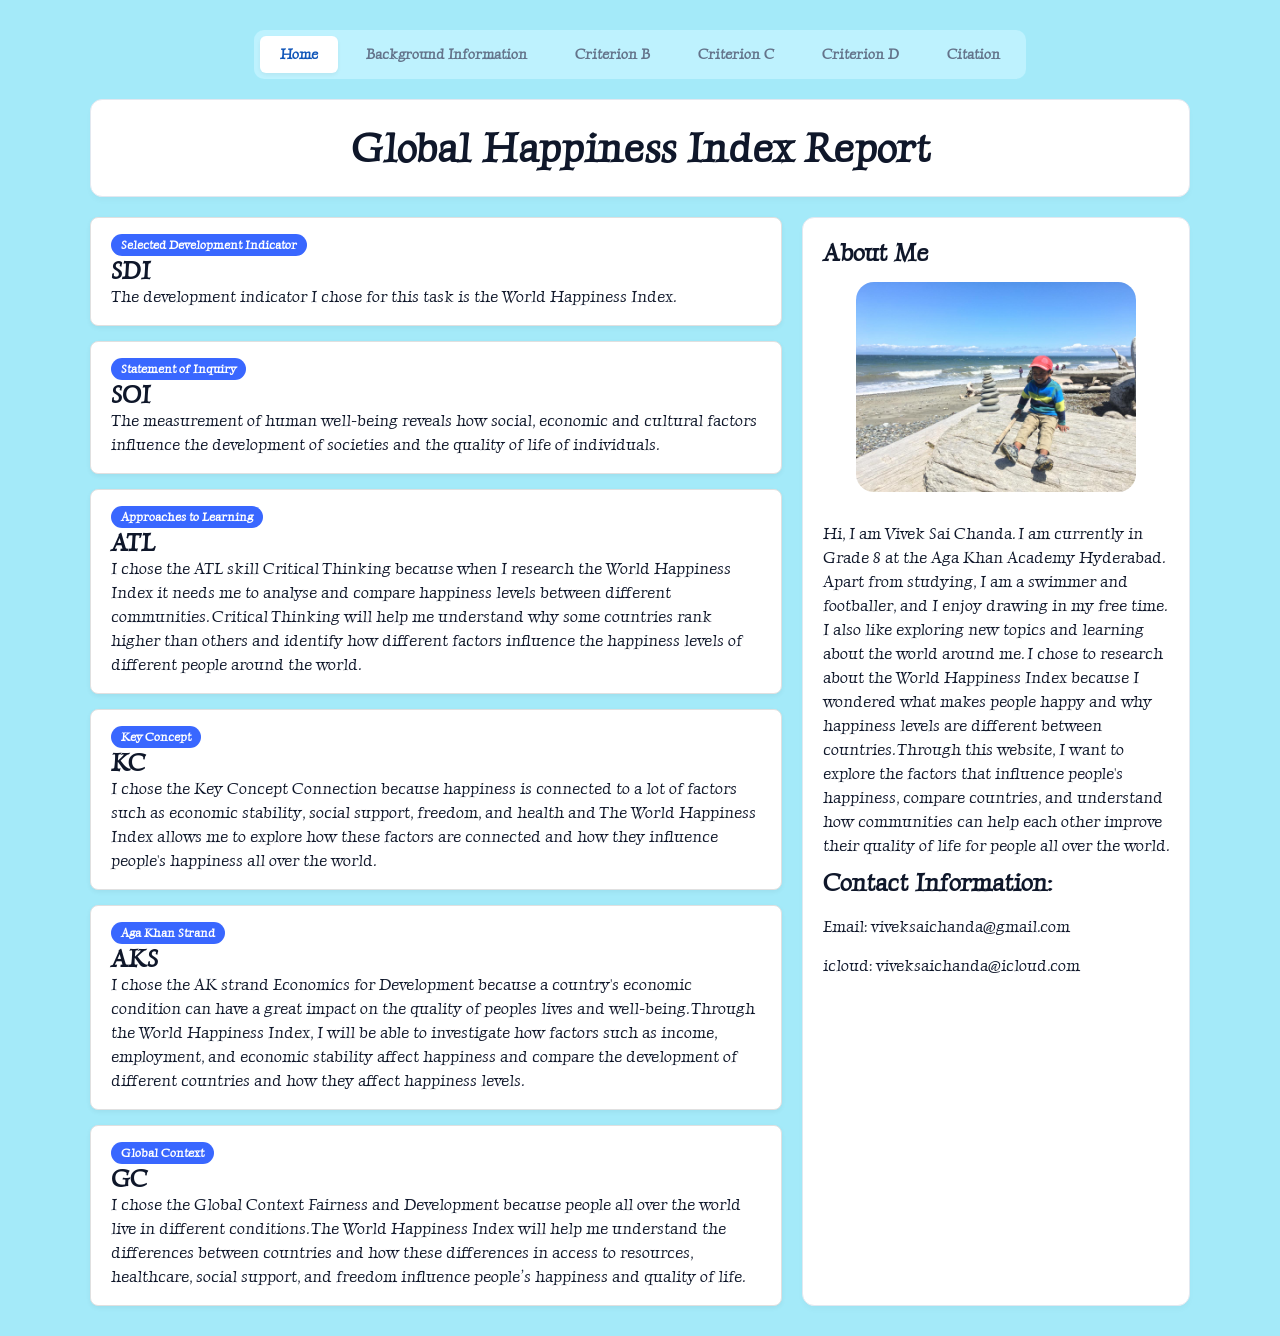
==== commit 8f4d1c98: "Polished version" ====
--- a/index.html
+++ b/index.html
@@ -49,35 +49,35 @@
                     <div class="card info-card">
                         <span class="badge">Approaches to Learning</span>
                         <h2>ATL</h2>
-                        <p>I chose the ATL skill Critical Thinking because researching the World Happiness Index
-                            requires me to analyse and compare happiness levels between different communities. Critical
-                            Thinking will help me understand why some countries rank higher than others and evaluate how
-                            different factors influence the happiness levels of people.</p>
+                        <p>I chose the ATL skill Critical Thinking because when I research the World Happiness Index it
+                            needs me to analyse and compare happiness levels between different communities. Critical
+                            Thinking will help me understand why some countries rank higher than others and identify how
+                            different factors influence the happiness levels of different people around the world.</p>
                     </div>
 
                     <div class="card info-card">
                         <span class="badge">Key Concept</span>
                         <h2>KC</h2>
                         <p>I chose the Key Concept Connection because happiness is connected to a lot of factors such as
-                            economic stability, social support, freedom, and health. The World Happiness Index allows me
-                            to explore how these factors are connected and how they influence people's happiness.</p>
+                            economic stability, social support, freedom, and health and The World Happiness Index allows me
+                            to explore how these factors are connected and how they influence people's happiness all over the world.</p>
                     </div>
 
                     <div class="card info-card">
                         <span class="badge">Aga Khan Strand</span>
                         <h2>AKS</h2>
                         <p>I chose the AK strand Economics for Development because a country's economic condition can
-                            have a great impact on people's quality of life and well-being. Through the World Happiness
-                            Index, I can investigate how factors such as income, employment, and economic stability
-                            affect happiness and compare the development of different countries.</p>
+                            have a great impact on the quality of peoples lives and well-being. Through the World Happiness
+                            Index, I will be able to investigate how factors such as income, employment, and economic stability
+                            affect happiness and compare the development of different countries and how they affect happiness levels.</p>
                     </div>
 
                     <div class="card info-card">
                         <span class="badge">Global Context</span>
                         <h2>GC</h2>
                         <p>I chose the Global Context Fairness and Development because people all over the world live in
-                            different conditions. The World Happiness Index will help me understand the inequalities
-                            between countries and how differences in access to resources, healthcare, social support,
+                            different conditions. The World Happiness Index will help me understand the differences
+                            between countries and how these differences in access to resources, healthcare, social support,
                             and freedom influence people’s happiness and quality of life.</p>
                     </div>
 
@@ -91,11 +91,11 @@
                     </div>
                     <p style="margin-bottom: 10px;">Hi, I am Vivek Sai Chanda. I am currently in Grade 8 at the Aga Khan
                         Academy Hyderabad. Apart
-                        from studying, I am a swimmer and footballer, and I enjoy drawing in my free time. I like
-                        exploring new topics and learning about the world around me. I chose to research on the World
+                        from studying, I am a swimmer and footballer, and I enjoy drawing in my free time. I also like
+                        exploring new topics and learning about the world around me. I chose to research about the World
                         Happiness Index because I wondered what makes people happy and why happiness levels are
                         different between countries. Through this website, I want to explore the factors that influence
-                        people's happiness, compare countries, and understand how communities can improve the quality of
+                        people's happiness, compare countries, and understand how communities can help each other improve their quality of
                         life for people all over the world.</p>
 
                     <h2 style="margin-bottom: 3px;">Contact Information:</h2>
@@ -192,14 +192,14 @@
 
                 <p style="margin-bottom: 18px;"><strong>Strong economies and high standards of living:</strong>
                     countries that have higher wealth and
-                    stronger economies typically have a higher chance of getting a top ranking in the world happiness
+                    stronger economies normally have a higher chance of getting  top spots in the world happiness
                     index
                     because when a nation is financially stable, people start to gain easier access to clean water,
                     nutritious food,
                     reliable electricity, and, most importantly, good jobs, which removes the need for the citizens of
                     that
                     country to stress about daily survival and instead gives them a better chance at living a
-                    comfortable life.</p>
+                    comfortable and happy life.</p>
 
                 <p style="margin-bottom: 18px;"><strong>Reliable healthcare and longer life expectancy:</strong>
                     normally, countries where people
@@ -216,14 +216,13 @@
                     Index, citizens trust their police, courts, leaders, and overall governance structure. On the other
                     hand, in
                     countries that have high corruption rates, people start feeling ignored, which can affect the
-                    ranking of countries in
-                    the World Happiness Index.</p>
+                    happiness of people in those countries.
+                </p>
 
                 <p style="margin-bottom: 18px;"><strong>Personal freedom and work life balance:</strong> Countries where
                     citizens have the freedom to
                     choose their own career, lifestyle, and beliefs without any social or government interference
-                    consistently score
-                    higher. Fair working hours, paid vacation time, and support for families also give people time to
+                    normally rank higher. Fair working hours, paid vacation time, and support for families also give people time to
                     enjoy their
                     lives when they are not working.</p>
 
@@ -238,9 +237,9 @@
                     access to technology and social
                     media, the amount of time people spend on screens makes a perceptible difference. Using phones and
                     the internet
-                    to chat with friends, learn, or stay informed may support happiness, but spending a lot of time
+                    to chat with friends, learn, or stay informed may support happiness, but spending too much time
                     scrolling through
-                    social media feeds is linked to higher stress, loneliness, and lower happiness levels, especially
+                    social media is linked to higher stress, loneliness, and lower happiness levels, especially
                     among teenagers
                     and young adults.</p>
 
@@ -451,40 +450,39 @@
                 </div>
                 <div class="card info-card">
                     <h2>Evaluation of Action Plan</h2>
-                    <p>Overall, my action plan is a strong and reliable guide that I can use in the process of answering
-                        my research question because it organizes my entire investigation into eight steps,
+                    <p>My action plan is a useful guide that I can use in the process of answering
+                        my research question because it affectively organizes my entire investigation into eight steps,
                         from background reading to building my website and reflecting on my work. Clearly defining my
                         independent variables as economic aid and family support and my dependent variable as the
-                        Cantril Ladder happiness score, the plan helps make my research focused on comparing short term
+                        Cantril Ladder happiness score, This plan helps make my research be focused on comparing short term
                         financial relief with continous social support between 2020 and 2026. The conceptual framework
                         clearly explains how these policies reduce family stress and improve happiness. Even though I
                         may have to make adjustments to the action plan, such as making the timeline for the research
-                        shorter, as it is currently eight months, in conclusion, the structure of
+                        smaller, as it is currently eight months which is not suitable for a school setting, in conclusion, the structure of
                         the plan makes sure that my findings are accurate and organized.</p>
 
 
                     <h3 style="margin-top: 24px; margin-bottom: 12px;">Strengths</h3>
                     <p style="margin-bottom: 12px; line-height: 1.6;"><strong>Clear Steps:</strong> splitting my
                         research ino
-                        into eight simple steps, from reading facts to building my website helps keep me organized.</p>
+                        into eight different steps, like reading facts to building my website helps keep me organized.</p>
                     <p style="margin-bottom: 12px; line-height: 1.6;"><strong>Clear Focus:</strong> Naming my variables
                         (economic aid, family support, and happiness score) ensure that I focus on how these policies
                         lower
-                        family stress from 2020 to 2026.</p>
+                        family stress from 2020 to 2026 instead of diverting to other topics.</p>
                     <p style="margin-bottom: 24px; line-height: 1.6;"><strong>Good Mix of Data:</strong> Using surveys
                         and trusted websites like the World Happiness Report, World Bank, Gallup, and OECD gives me
-                        fair facts</p>
+                        fair facts that are reliable and credible.</p>
 
                     <h3 style="margin-top: 24px; margin-bottom: 12px;">Weaknesses</h3>
                     <p style="margin-bottom: 12px; line-height: 1.6;"><strong>Long Timeline:</strong> My timeline is
-                        eight months long, which is longer than one school term, so I have to work much faster due to
-                        having less time to complete this project.</p>
+                        eight months long, which is longer than one school term, so I will have to work much faster due to
+                        having less time to complete this project because I am doing it in a school setting.</p>
                     <p style="margin-bottom: 12px; line-height: 1.6;"><strong>Limited Survey Reach:</strong> In step
                         three, collecting perception surveys from people across five different countries is hard for a
-                        student, so most of my answers come from people near me.</p>
+                        student, so most of my answers will be forced to come from people around me.</p>
                     <p style="margin-bottom: 24px; line-height: 1.6;"><strong>Overlapping Tasks:</strong> The chart puts
-                        reading, finding facts, and writing into separate months, but I actually have to do them
-                        simultaneously.
+                        reading, finding facts, and writing into separate months, but I will have to do them all simultaneously because of having less time and because it will be hard to remember things if they are spread out too far.
                     </p>
 
                     <h3 style="margin-top: 24px; margin-bottom: 12px;">Appraisals</h3>
@@ -492,7 +490,7 @@
                         though the eight-month timeline is too long for one school term, the strengths of this action
                         plan overpower the
                         weaknesses because the clear eight-step structure and mixed data still help me find fair,
-                        organized information for me answer my research question.</p>
+                        organized information for me to affectively answer my research question.</p>
                     <p style="margin-bottom: 24px; line-height: 1.6;"><strong>Impact of Adjustments:</strong> Shortening
                         the schedule and depending more on trusted global reports alongside local surveys makes the plan
                         much more realistic for a student project because it keeps my research accurate without rushing
@@ -520,7 +518,7 @@
         <!-- Tab: Criterion C -->
         <div id="tab-criterion-c" class="tab-content" style="display: none;">
             <section class="card content-card">
-                <h2>Speech on World Happiness Index</h2>
+                <h2>Beyond GDP: Measuring What Makes a Life Worth Living</h2>
                 <video src="clideo_editor_f74edd1d37d74251982f1bbd32eddf2a.mp4" controls width="640" height="360"></video>
                 
             </section>
@@ -556,7 +554,7 @@
                     <div class="stakeholder-slide-card">
                         <div class="stakeholder-img-wrap">
                             <img src="oxford.jpg" alt="University of Oxford's Wellbeing Research Centre">
-                            <h3>People on Steps Outside a Large Building With Columns.</h3>
+                            <h3>University of Oxford's Wellbeing Research Centre</h3>
                         </div>
                         <p><strong>Role in improving the indicator:</strong> Researchers here study happiness data to
                             find out what truly helps people feel good about their lives so leaders can make smarter
@@ -702,7 +700,7 @@
             <section class="card content-card" style="margin-bottom: 24px;">
                 <h2>Development Analysis</h2>
                 <p style="margin-bottom: 18px; line-height: 1.6;">
-                    Rankings in the world happiness index are not given by accident. They reflect huge differences in
+                    Rankings in the world happiness index are not given by chance. They reflect huge differences in
                     how countries are developed across social, economic, and politcal life, they also show how
                     well-being varies from place to place around the world.
                 </p>
@@ -711,13 +709,13 @@
                 <p style="margin-bottom: 18px; line-height: 1.6;">
                     Countries that rank high in the World Happiness Index have strong social support, healthcare,
                     education, and high equality in everyday life. When people have the option to depend on
-                    family,friends, or neighbors when they are going through hard times and get good qulity medical care
+                    family,friends, or neighbors when they are going through hard times and get good quality medical care
                     without having to completely empty their pockets, they perceive their quality of life to be higher.
-                    Cultural habits also affect social connection, which is why places with close family and community
-                    bonds like Costa Rica and Mexico rank high in the World Happiness Index.Countries that rank low in
-                    the World Happiness Index frequently struggle with poor healthcare, unequal access to education and
-                    immense social division, which makes it harder for people to feel secure and supporterd negatively
-                    affecting the way they perceive their happiness.
+                    Cultural habits also affect social connections, which is why places with close family and community
+                    bonds like Costa Rica and Mexico rank high in the World Happiness Index. Countries that rank low in
+                    the World Happiness Index frequently struggle with weak healthcare, uneven access to education and
+                    massive social division, which makes it harder for people to feel secure and supported, which negatively
+                    affects the way they perceive their happiness.     
                 </p>
 
                 <h3 style="margin-top: 20px; margin-bottom: 10px;">Economic Factors</h3>
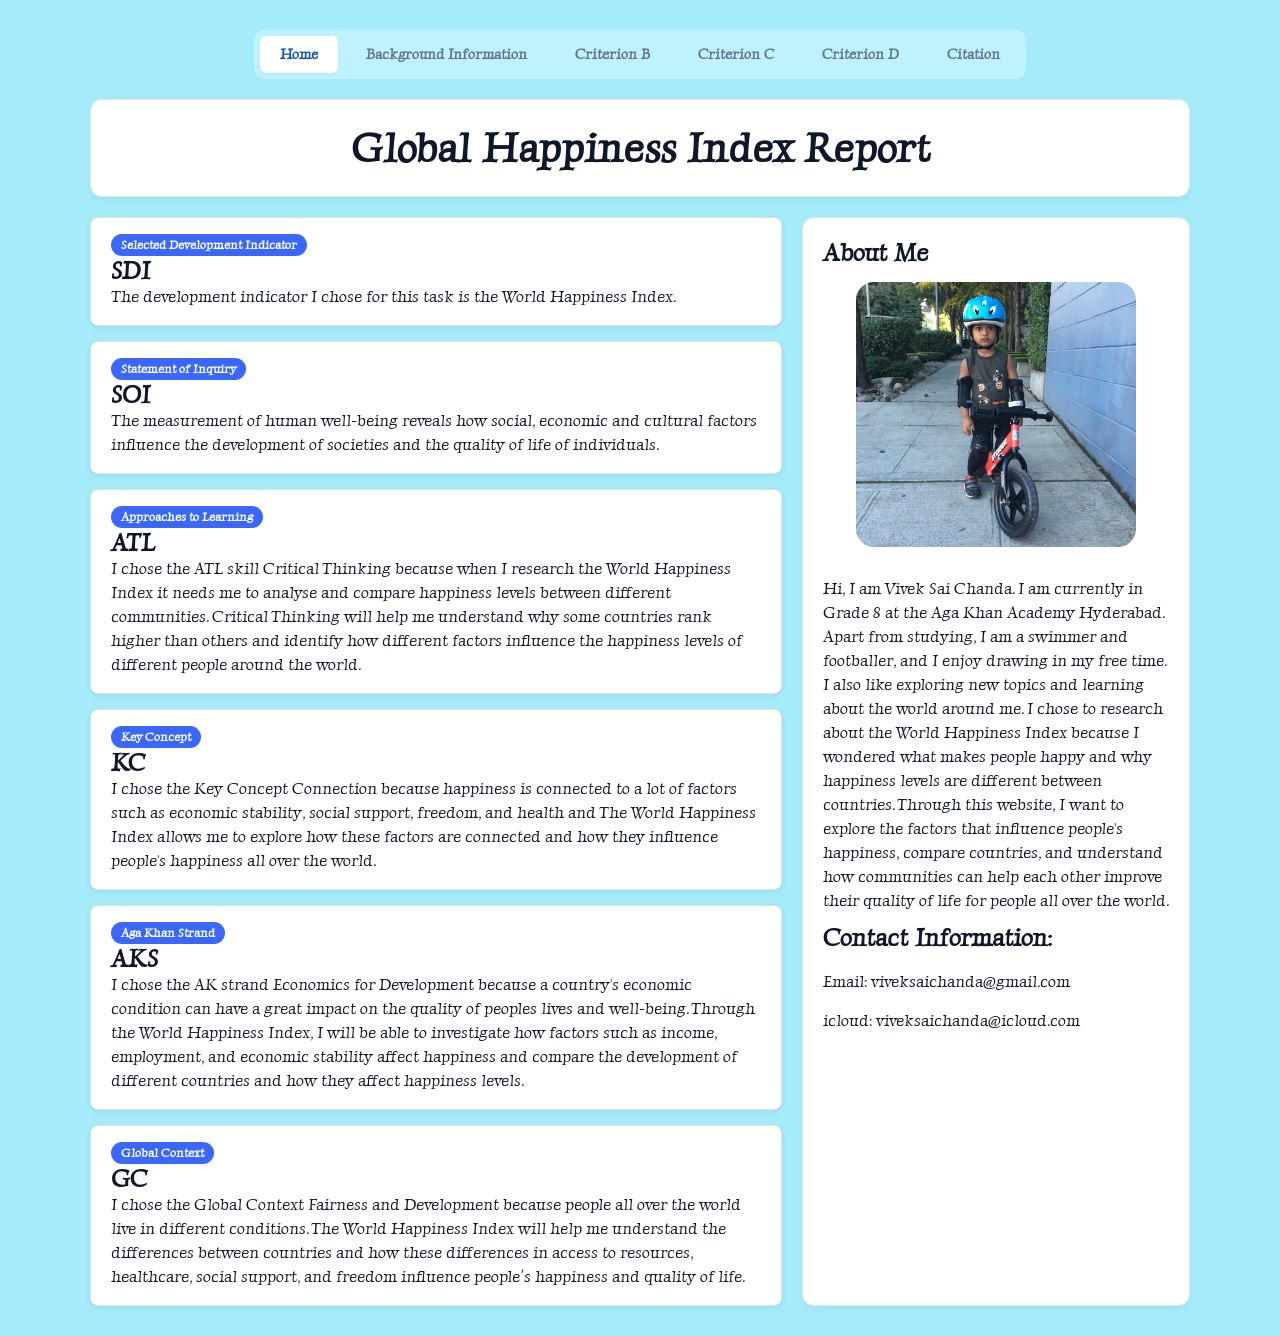
==== commit 58bf0df5: "Polished version" ====
--- a/index.html
+++ b/index.html
@@ -723,10 +723,10 @@
                     Economic conditions shape how much stress families feel over basic needs like food, housing, jobs,
                     and healthcare. Countries with higher scores generally offer steadier jobs, stronger incomes, better
                     infrastructure, and more economic opportunities, which helps lift people out of extreme poverty.
-                    Still, money alone does not guarantee top rankings—some wealthier countries like the United States,
+                    Still, money alone does not guarantee top rankings some wealthier countries like the United States,
                     Canada, and the United Kingdom have faced challenges such as high living or housing costs and work
                     stress that pull well-being down. Meanwhile, countries facing widespread poverty, shaky job markets,
-                    or weak infrastructure—such as Afghanistan, Sierra Leone, and Malawi—tend to sit much lower because
+                    or weak infrastructure such as Afghanistan, Sierra Leone, and Malawi—tend to sit much lower because
                     daily survival takes up so much energy.          
                 </p>
 
@@ -743,11 +743,11 @@
                 <h3 style="margin-top: 20px; margin-bottom: 10px;">Spatial Comparison: High vs. Low Scores</h3>
                 <p style="margin-bottom: 0; line-height: 1.6;">
                     Looking across the world map, happiness scores show clear spatial patterns rather than being evenly
-                    spread. Countries with high scores—such as Finland, Denmark, and Iceland, alongside socially
-                    connected places like Costa Rica and Mexico—tend to combine stronger social trust, safer
-                    communities, or supportive public and family systems. Countries with low scores—such as Afghanistan,
-                    Sierra Leone, and Malawi—are much more likely to face overlapping problems like conflict, poverty,
-                    and weak institutions. Meanwhile, fast-growing countries like India (ranked 116th in 2026, up from
+                    spread. Countries with high scores such as Finland, Denmark, and Iceland, alongside socially
+                    connected places like Costa Rica and Mexico tend to combine stronger social trust, safer
+                    communities, or supportive public and family systems. Countries with low scores such as Afghanistan,
+                    Sierra Leone, and Malawi are much more likely to face overlapping problems like conflict, poverty,
+                    and weak institutions. Meanwhile, fast growing countries like India (ranked 116th in 2026, up from
                     139th in 2020) show how economic growth and expanding services can lift rankings over time even
                     while issues like inequality, pollution, and corruption still hold scores back.
                 </p>
